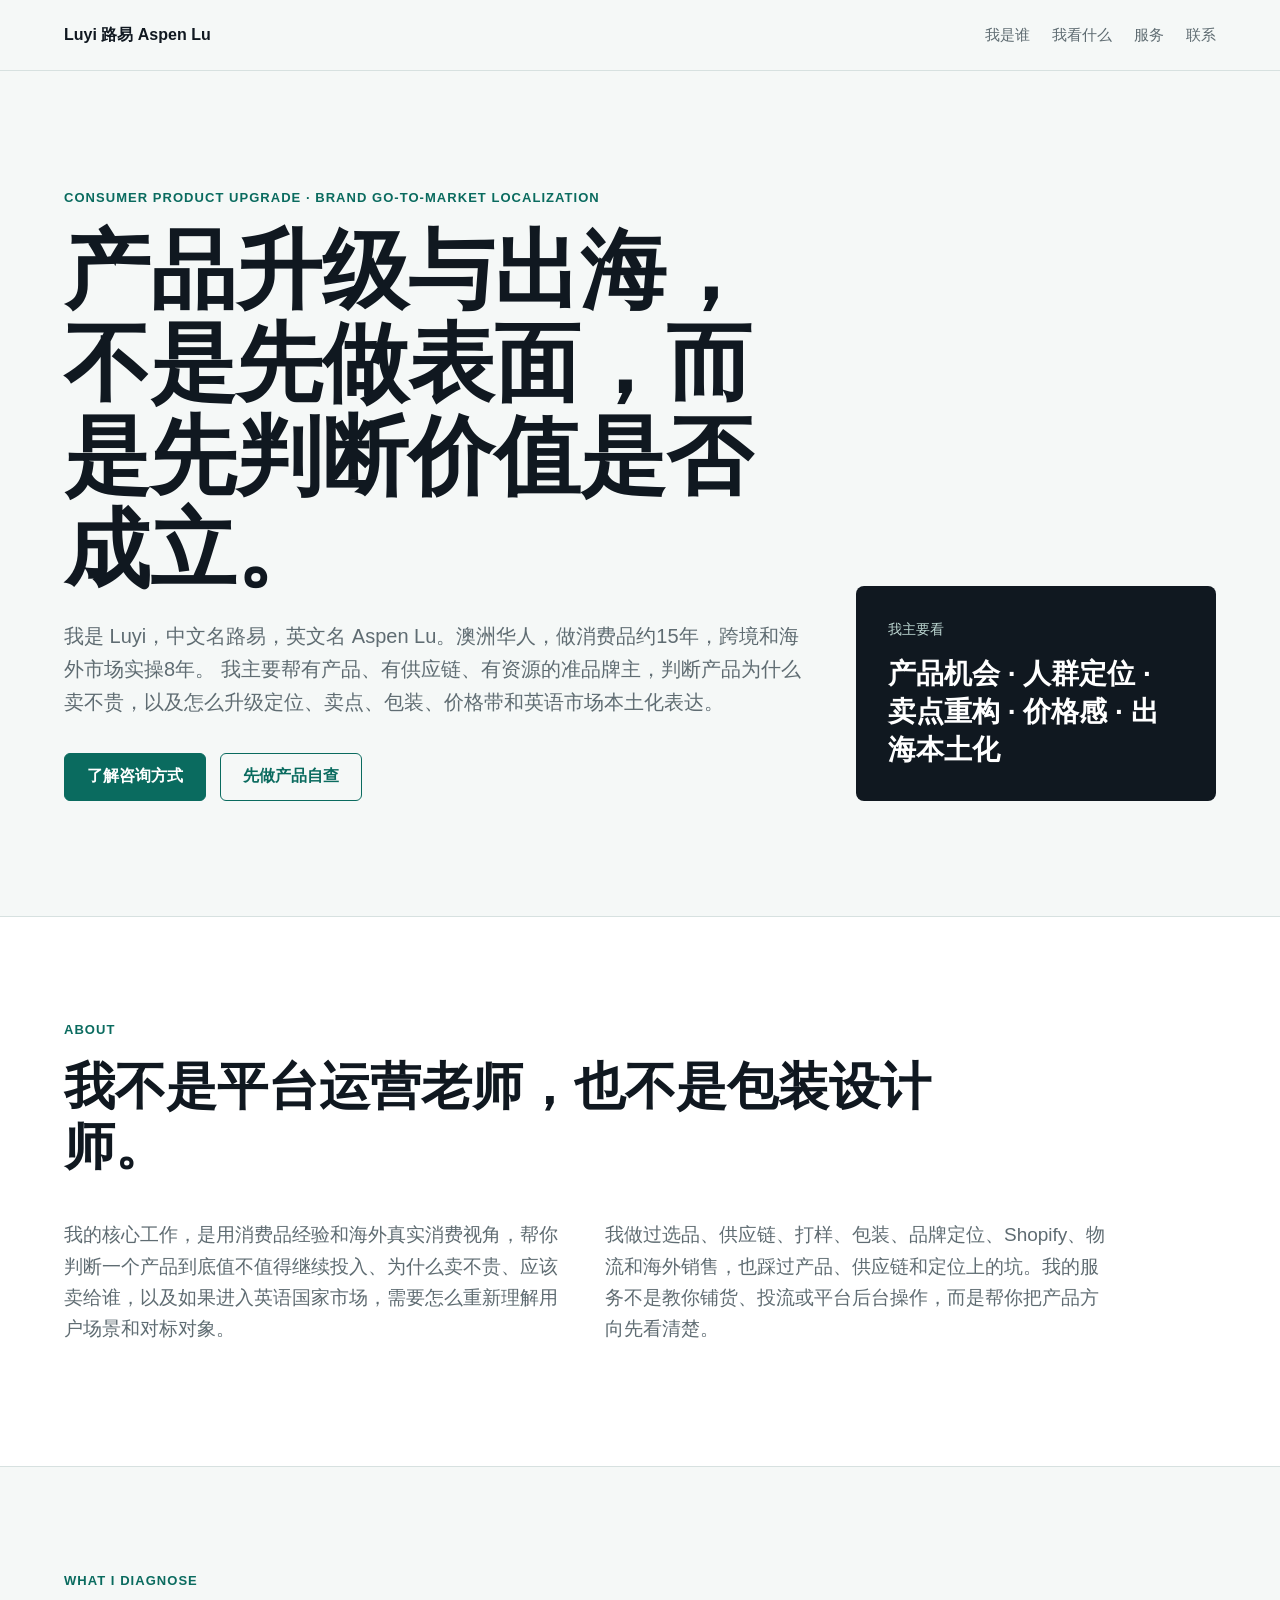
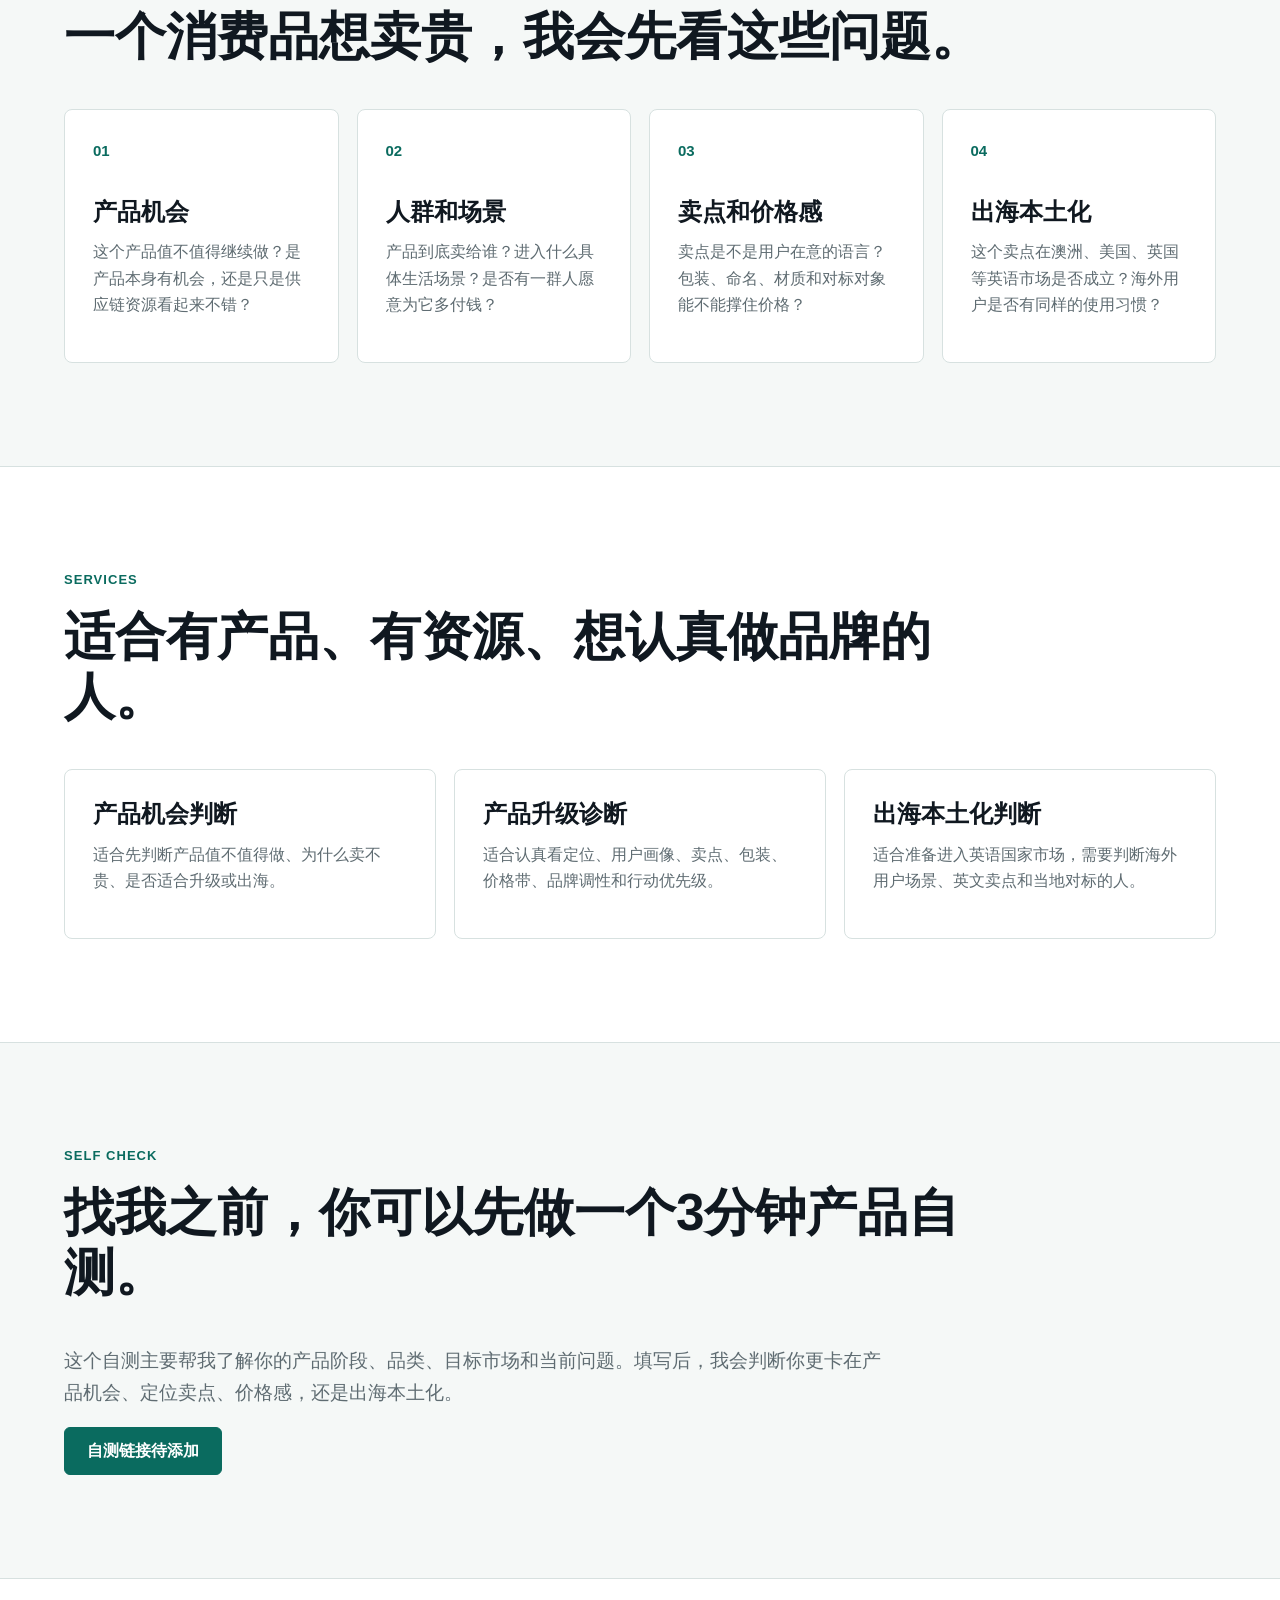
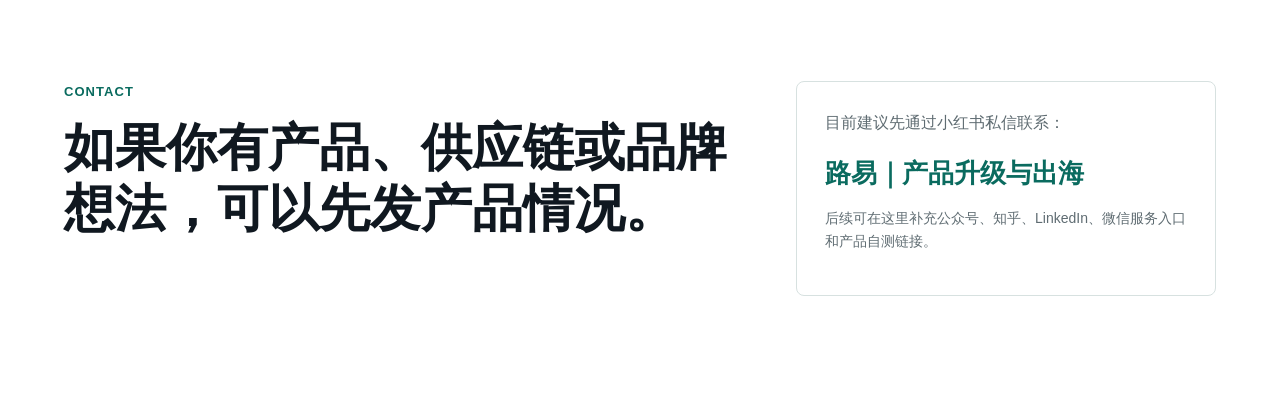
==== index.html @ 476361a8 "Initial luyi website" ====
<!doctype html>
<html lang="zh-CN">
  <head>
    <meta charset="utf-8" />
    <meta name="viewport" content="width=device-width, initial-scale=1" />
    <title>Luyi 路易 Aspen Lu｜产品升级与出海顾问</title>
    <meta
      name="description"
      content="Luyi，中文名路易，英文名 Aspen Lu。澳洲华人，15年消费品经验，8年跨境实操，专注产品升级、品牌出海和英语市场本土化判断。"
    />
    <meta property="og:title" content="Luyi 路易 Aspen Lu｜产品升级与出海顾问" />
    <meta
      property="og:description"
      content="澳洲华人，15年消费品经验，8年跨境实操，专注产品升级、品牌出海和英语市场本土化判断。"
    />
    <meta property="og:type" content="website" />
    <meta property="og:url" content="https://luyi.com/" />
    <link rel="canonical" href="https://luyi.com/" />
    <link rel="stylesheet" href="./styles.css" />
    <script type="application/ld+json">
      {
        "@context": "https://schema.org",
        "@type": "Person",
        "name": "Luyi",
        "alternateName": ["路易", "Aspen Lu", "Luyi Lu"],
        "jobTitle": "产品升级与出海顾问",
        "description": "澳洲华人，15年消费品经验，8年跨境实操，专注消费品升级、品牌出海和英语市场本土化判断。",
        "knowsAbout": [
          "消费品升级",
          "品牌出海",
          "出海本土化",
          "产品定位",
          "品牌定位",
          "跨境消费品",
          "英语市场本土化"
        ],
        "url": "https://luyi.com/"
      }
    </script>
  </head>
  <body>
    <header class="site-header">
      <a class="brand" href="#top">Luyi 路易 Aspen Lu</a>
      <nav aria-label="主导航">
        <a href="#about">我是谁</a>
        <a href="#work">我看什么</a>
        <a href="#services">服务</a>
        <a href="#contact">联系</a>
      </nav>
    </header>

    <main id="top">
      <section class="hero">
        <div class="hero-copy">
          <p class="eyebrow">Consumer Product Upgrade · Brand Go-to-Market Localization</p>
          <h1>产品升级与出海，不是先做表面，而是先判断价值是否成立。</h1>
          <p class="lead">
            我是 Luyi，中文名路易，英文名 Aspen Lu。澳洲华人，做消费品约15年，跨境和海外市场实操8年。
            我主要帮有产品、有供应链、有资源的准品牌主，判断产品为什么卖不贵，以及怎么升级定位、卖点、包装、价格带和英语市场本土化表达。
          </p>
          <div class="actions">
            <a class="button primary" href="#contact">了解咨询方式</a>
            <a class="button secondary" href="#checklist">先做产品自查</a>
          </div>
        </div>
        <aside class="hero-card" aria-label="核心定位">
          <span>我主要看</span>
          <strong>产品机会 · 人群定位 · 卖点重构 · 价格感 · 出海本土化</strong>
        </aside>
      </section>

      <section id="about" class="section">
        <div class="section-title">
          <p class="eyebrow">About</p>
          <h2>我不是平台运营老师，也不是包装设计师。</h2>
        </div>
        <div class="text-grid">
          <p>
            我的核心工作，是用消费品经验和海外真实消费视角，帮你判断一个产品到底值不值得继续投入、为什么卖不贵、应该卖给谁，以及如果进入英语国家市场，需要怎么重新理解用户场景和对标对象。
          </p>
          <p>
            我做过选品、供应链、打样、包装、品牌定位、Shopify、物流和海外销售，也踩过产品、供应链和定位上的坑。我的服务不是教你铺货、投流或平台后台操作，而是帮你把产品方向先看清楚。
          </p>
        </div>
      </section>

      <section id="work" class="section muted">
        <div class="section-title">
          <p class="eyebrow">What I Diagnose</p>
          <h2>一个消费品想卖贵，我会先看这些问题。</h2>
        </div>
        <div class="cards">
          <article>
            <span>01</span>
            <h3>产品机会</h3>
            <p>这个产品值不值得继续做？是产品本身有机会，还是只是供应链资源看起来不错？</p>
          </article>
          <article>
            <span>02</span>
            <h3>人群和场景</h3>
            <p>产品到底卖给谁？进入什么具体生活场景？是否有一群人愿意为它多付钱？</p>
          </article>
          <article>
            <span>03</span>
            <h3>卖点和价格感</h3>
            <p>卖点是不是用户在意的语言？包装、命名、材质和对标对象能不能撑住价格？</p>
          </article>
          <article>
            <span>04</span>
            <h3>出海本土化</h3>
            <p>这个卖点在澳洲、美国、英国等英语市场是否成立？海外用户是否有同样的使用习惯？</p>
          </article>
        </div>
      </section>

      <section id="services" class="section">
        <div class="section-title">
          <p class="eyebrow">Services</p>
          <h2>适合有产品、有资源、想认真做品牌的人。</h2>
        </div>
        <div class="services">
          <div>
            <h3>产品机会判断</h3>
            <p>适合先判断产品值不值得做、为什么卖不贵、是否适合升级或出海。</p>
          </div>
          <div>
            <h3>产品升级诊断</h3>
            <p>适合认真看定位、用户画像、卖点、包装、价格带、品牌调性和行动优先级。</p>
          </div>
          <div>
            <h3>出海本土化判断</h3>
            <p>适合准备进入英语国家市场，需要判断海外用户场景、英文卖点和当地对标的人。</p>
          </div>
        </div>
      </section>

      <section id="checklist" class="section muted">
        <div class="section-title">
          <p class="eyebrow">Self Check</p>
          <h2>找我之前，你可以先做一个3分钟产品自测。</h2>
        </div>
        <p class="wide-text">
          这个自测主要帮我了解你的产品阶段、品类、目标市场和当前问题。填写后，我会判断你更卡在产品机会、定位卖点、价格感，还是出海本土化。
        </p>
        <a class="button primary" href="#" aria-disabled="true">自测链接待添加</a>
      </section>

      <section id="contact" class="section contact">
        <div>
          <p class="eyebrow">Contact</p>
          <h2>如果你有产品、供应链或品牌想法，可以先发产品情况。</h2>
        </div>
        <div class="contact-panel">
          <p>目前建议先通过小红书私信联系：</p>
          <strong>路易｜产品升级与出海</strong>
          <p class="note">后续可在这里补充公众号、知乎、LinkedIn、微信服务入口和产品自测链接。</p>
        </div>
      </section>
    </main>
  </body>
</html>
---- styles.css ----
:root {
  --ink: #101820;
  --muted: #5f6c72;
  --line: #d7e1e0;
  --paper: #f5f8f7;
  --green: #0a6b5f;
  --green-soft: #e4f1ee;
  --white: #ffffff;
}

* {
  box-sizing: border-box;
}

body {
  margin: 0;
  color: var(--ink);
  background: var(--paper);
  font-family: -apple-system, BlinkMacSystemFont, "Hiragino Sans GB", "PingFang SC",
    "Microsoft YaHei", sans-serif;
  line-height: 1.65;
}

a {
  color: inherit;
  text-decoration: none;
}

.site-header {
  position: sticky;
  top: 0;
  z-index: 5;
  display: flex;
  align-items: center;
  justify-content: space-between;
  gap: 24px;
  padding: 22px clamp(22px, 5vw, 72px);
  background: rgba(245, 248, 247, 0.92);
  border-bottom: 1px solid var(--line);
  backdrop-filter: blur(18px);
}

.brand {
  font-weight: 700;
  letter-spacing: 0;
}

nav {
  display: flex;
  gap: 22px;
  color: var(--muted);
  font-size: 15px;
}

.hero {
  display: grid;
  grid-template-columns: minmax(0, 1fr) 360px;
  gap: 48px;
  align-items: end;
  padding: clamp(72px, 9vw, 128px) clamp(22px, 5vw, 72px);
  min-height: 76vh;
}

.hero-copy {
  max-width: 900px;
}

.eyebrow {
  margin: 0 0 16px;
  color: var(--green);
  font-size: 13px;
  font-weight: 700;
  letter-spacing: 0.08em;
  text-transform: uppercase;
}

h1,
h2,
h3,
p {
  margin-top: 0;
}

h1 {
  max-width: 960px;
  margin-bottom: 24px;
  font-size: clamp(42px, 7vw, 86px);
  line-height: 1.08;
  letter-spacing: 0;
}

h2 {
  margin-bottom: 0;
  font-size: clamp(30px, 4vw, 52px);
  line-height: 1.18;
  letter-spacing: 0;
}

h3 {
  margin-bottom: 12px;
  font-size: 24px;
  line-height: 1.3;
}

.lead {
  max-width: 820px;
  color: var(--muted);
  font-size: 20px;
}

.actions {
  display: flex;
  flex-wrap: wrap;
  gap: 14px;
  margin-top: 34px;
}

.button {
  display: inline-flex;
  align-items: center;
  justify-content: center;
  min-height: 48px;
  padding: 0 22px;
  border: 1px solid var(--green);
  border-radius: 6px;
  font-weight: 700;
}

.button.primary {
  color: var(--white);
  background: var(--green);
}

.button.secondary {
  color: var(--green);
  background: transparent;
}

.hero-card {
  padding: 32px;
  background: var(--ink);
  color: var(--white);
  border-radius: 8px;
}

.hero-card span {
  display: block;
  margin-bottom: 14px;
  color: #bdd7d2;
  font-size: 14px;
}

.hero-card strong {
  display: block;
  font-size: 28px;
  line-height: 1.35;
}

.section {
  padding: clamp(64px, 8vw, 104px) clamp(22px, 5vw, 72px);
  background: var(--white);
  border-top: 1px solid var(--line);
}

.section.muted {
  background: var(--paper);
}

.section-title {
  max-width: 920px;
  margin-bottom: 42px;
}

.text-grid {
  display: grid;
  grid-template-columns: repeat(2, minmax(0, 1fr));
  gap: 32px;
  max-width: 1050px;
  color: var(--muted);
  font-size: 19px;
}

.cards {
  display: grid;
  grid-template-columns: repeat(4, minmax(0, 1fr));
  gap: 18px;
}

.cards article,
.services div,
.contact-panel {
  padding: 28px;
  background: var(--white);
  border: 1px solid var(--line);
  border-radius: 8px;
}

.cards span {
  display: inline-block;
  margin-bottom: 32px;
  color: var(--green);
  font-size: 15px;
  font-weight: 700;
}

.cards p,
.services p,
.wide-text,
.contact-panel p {
  color: var(--muted);
}

.services {
  display: grid;
  grid-template-columns: repeat(3, minmax(0, 1fr));
  gap: 18px;
}

.wide-text {
  max-width: 820px;
  font-size: 19px;
}

.contact {
  display: grid;
  grid-template-columns: minmax(0, 1fr) 420px;
  gap: 48px;
  align-items: start;
}

.contact-panel strong {
  display: block;
  margin: 12px 0;
  font-size: 26px;
  color: var(--green);
}

.note {
  font-size: 14px;
}

@media (max-width: 920px) {
  .site-header,
  nav {
    align-items: flex-start;
    flex-direction: column;
  }

  .hero,
  .text-grid,
  .cards,
  .services,
  .contact {
    grid-template-columns: 1fr;
  }

  .hero {
    min-height: auto;
  }
}
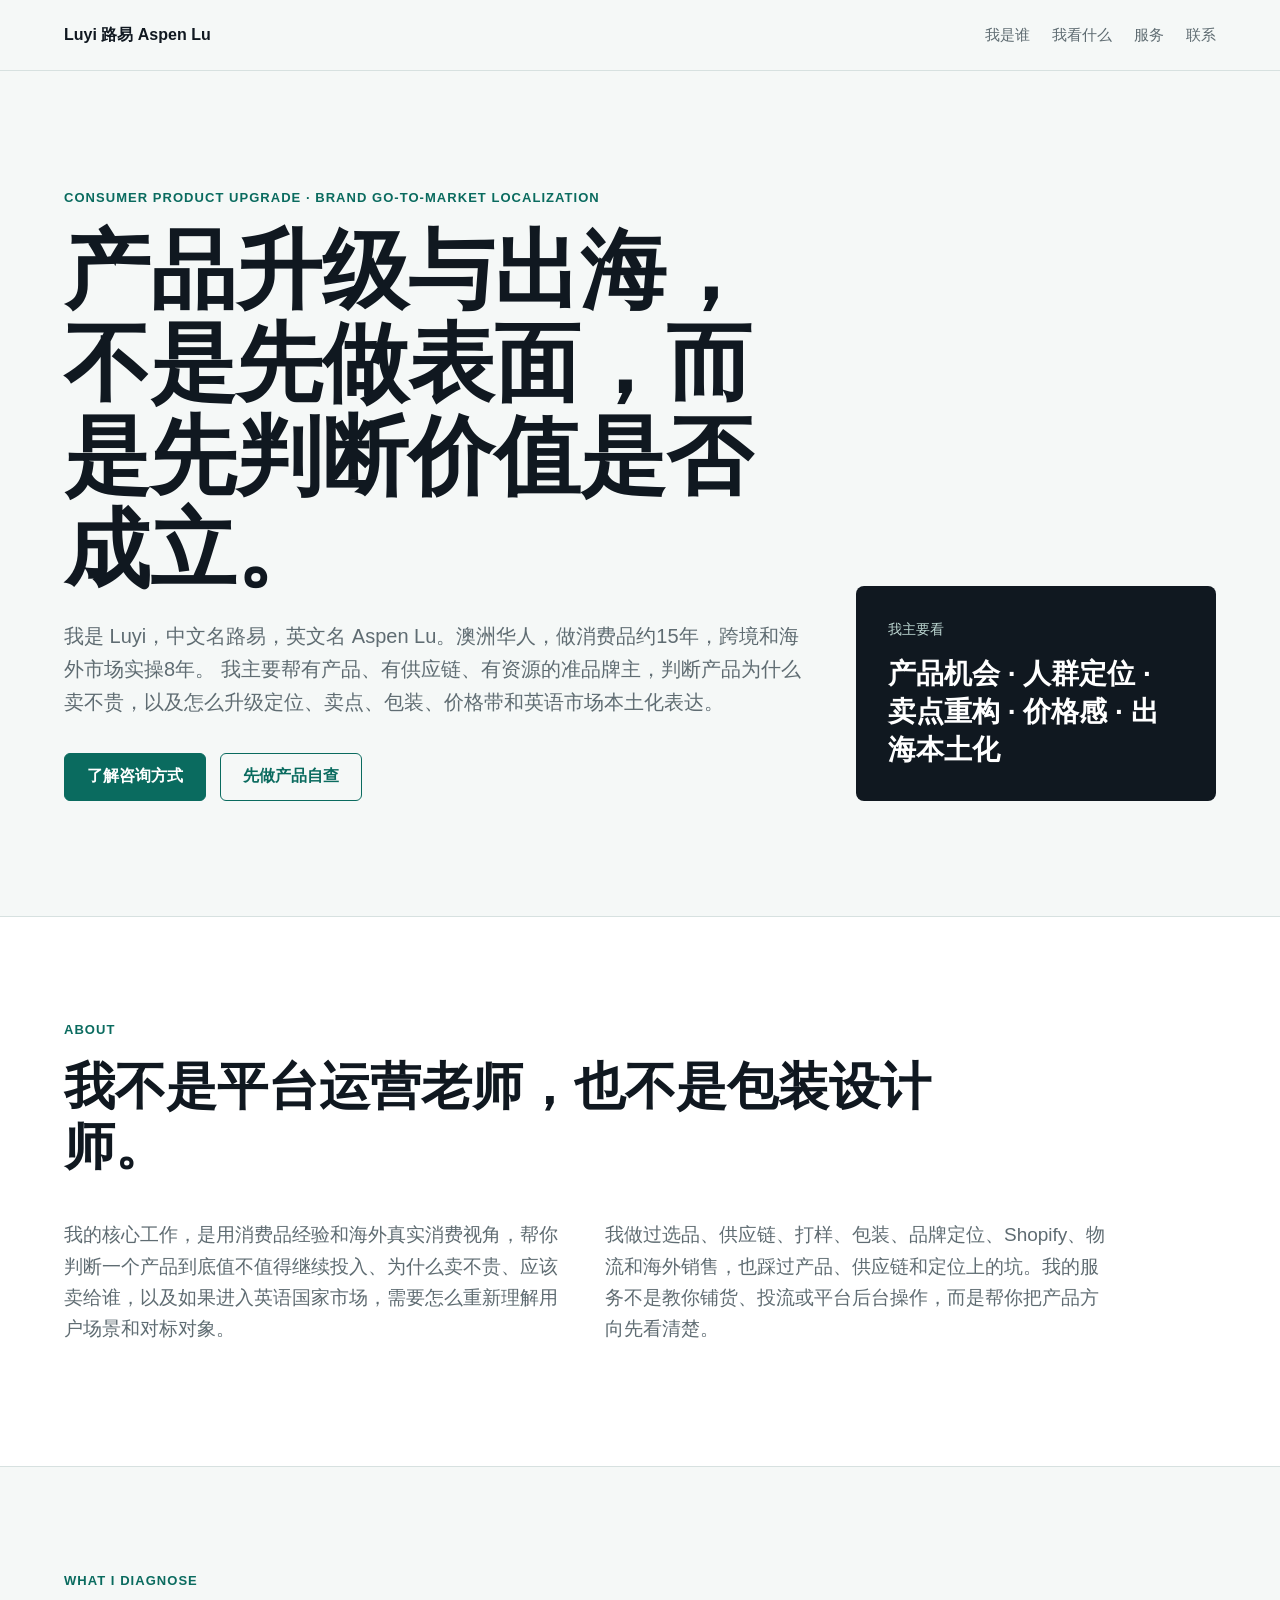
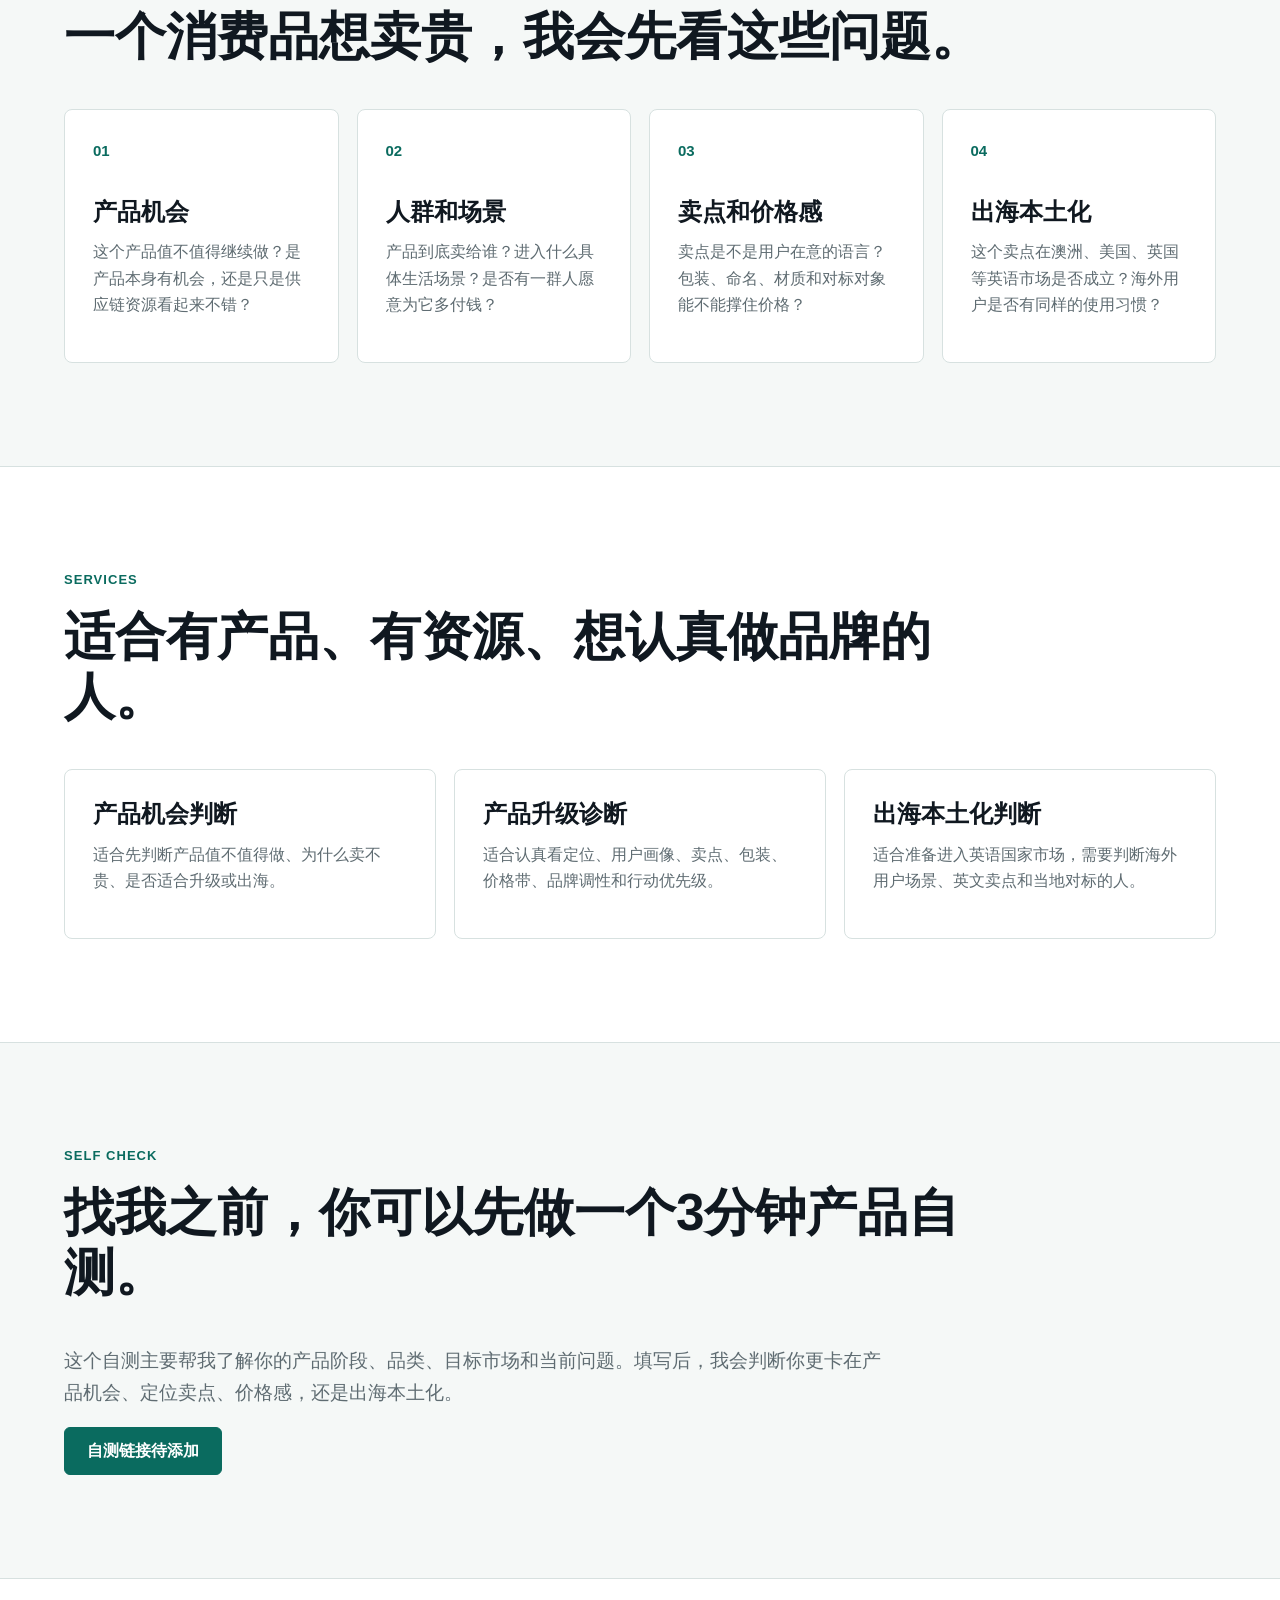
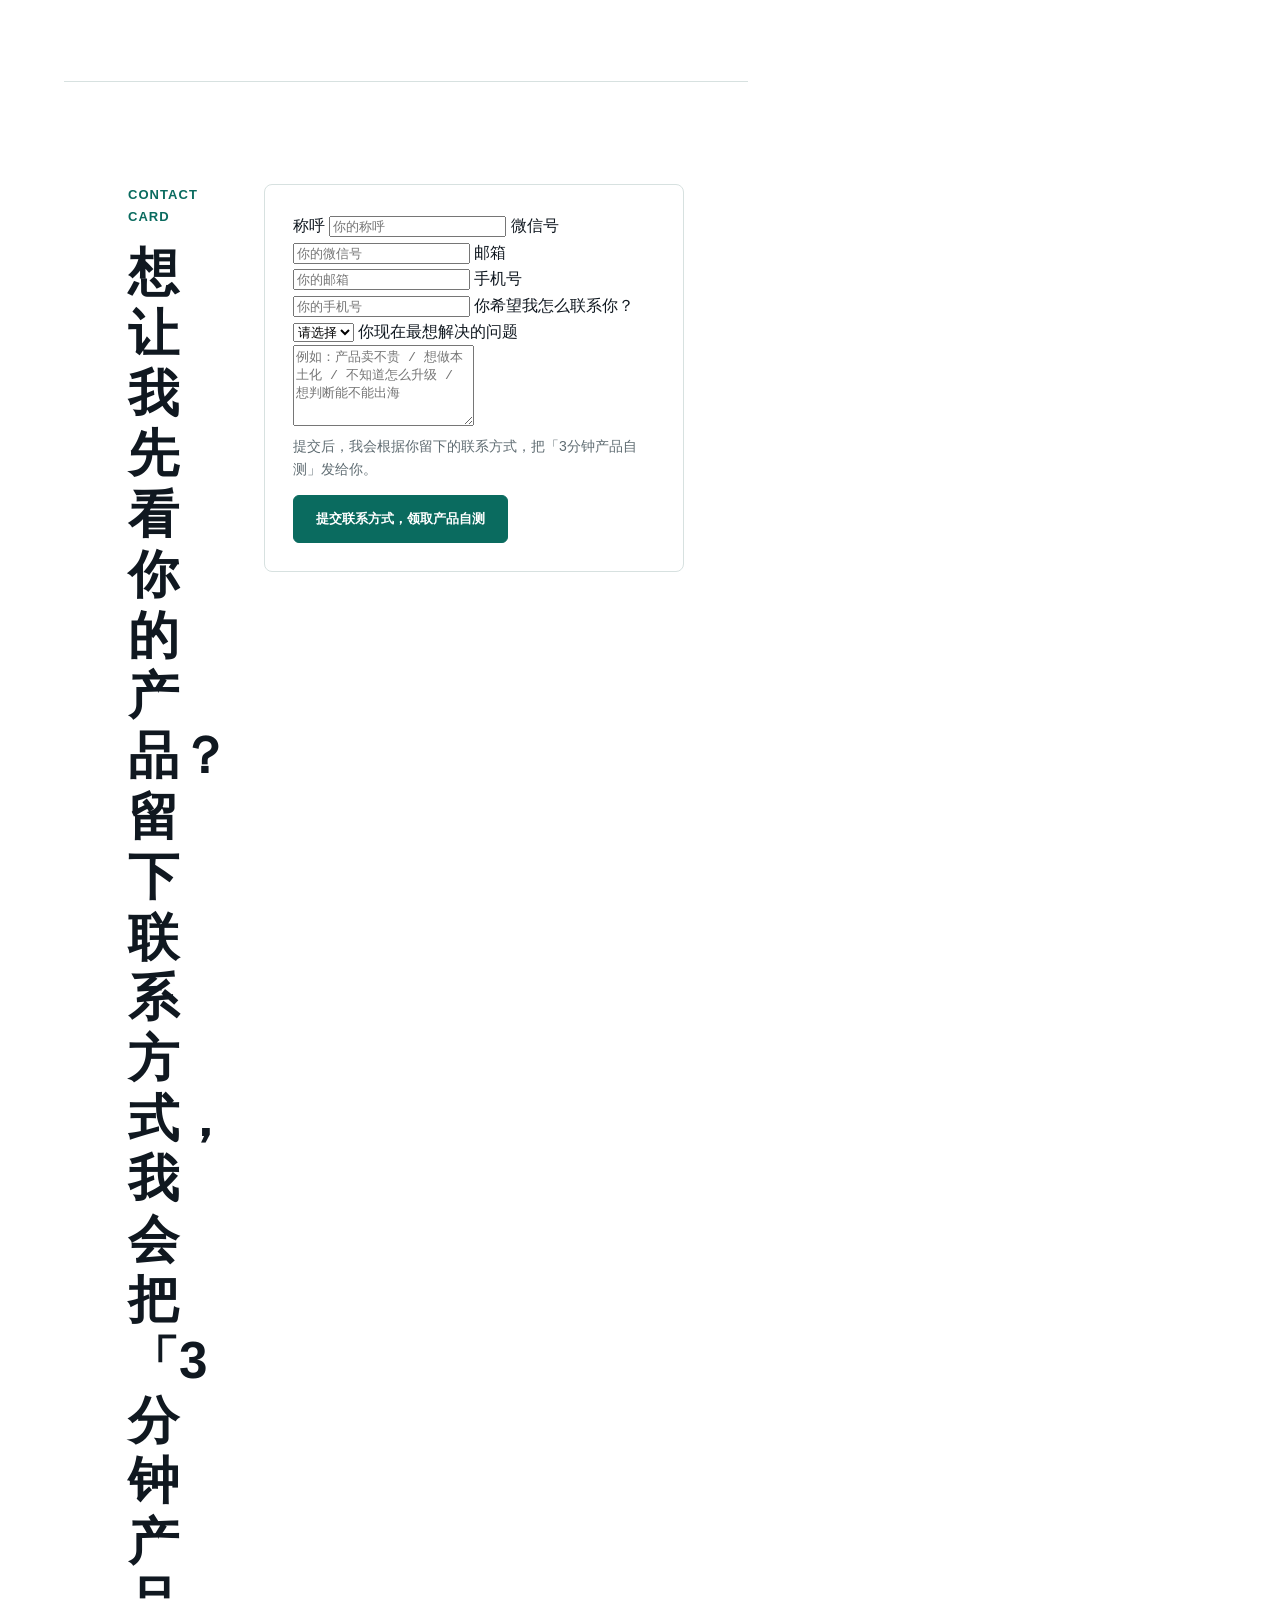
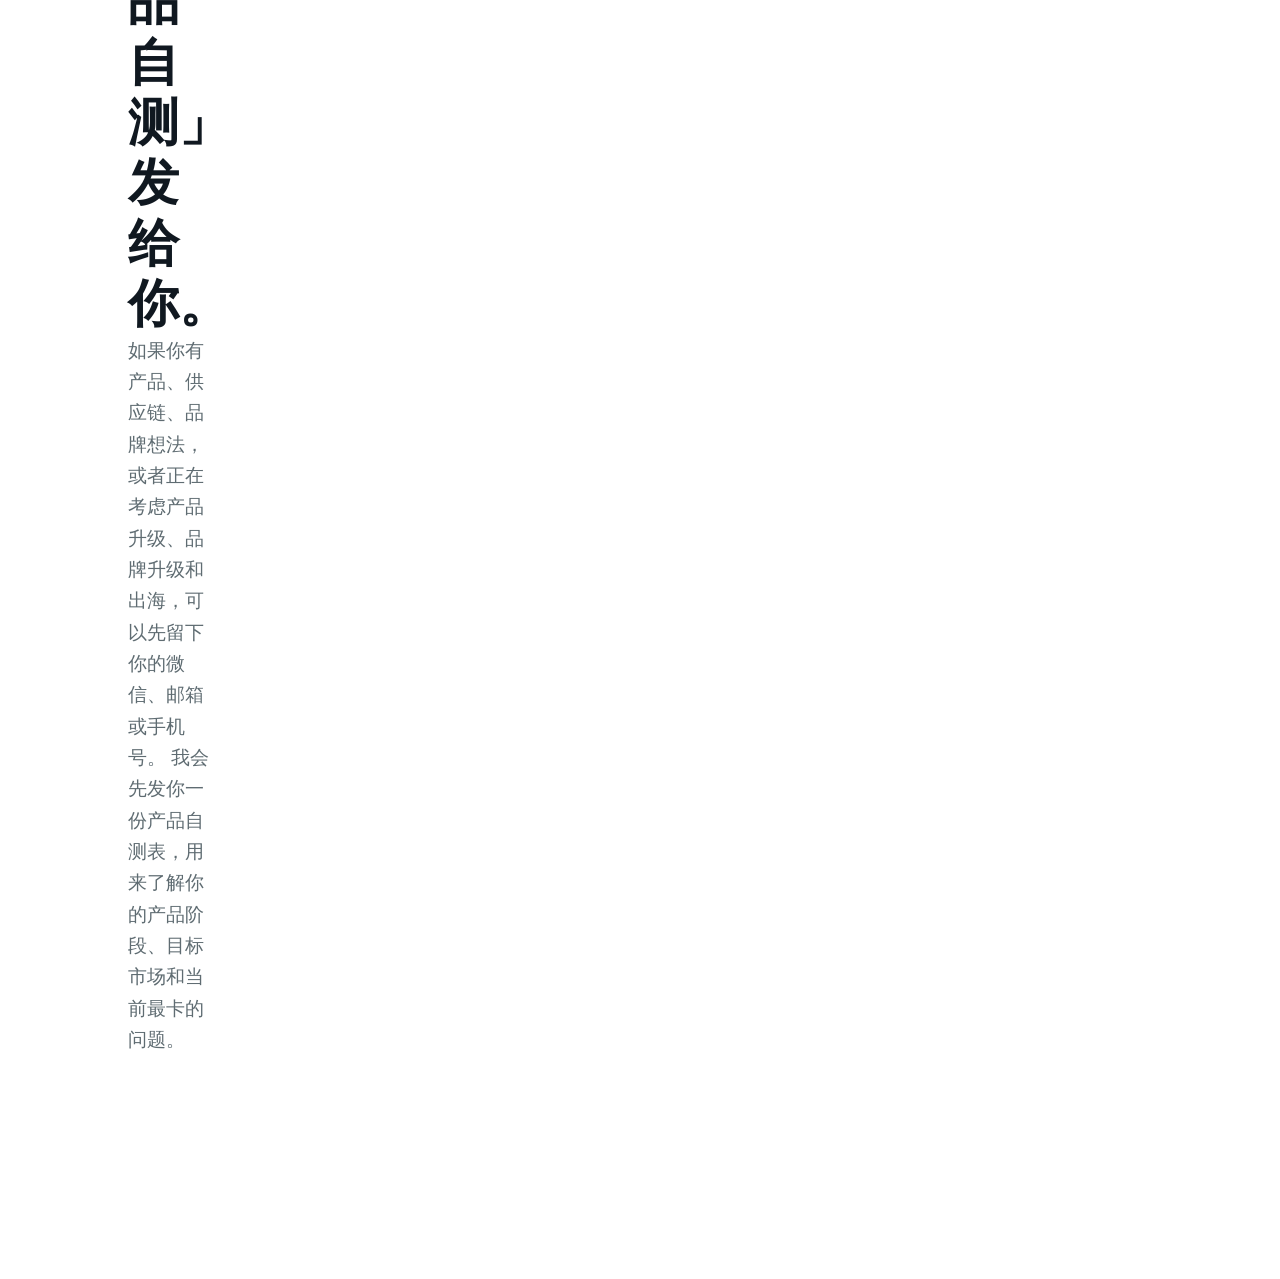
==== commit ecc6e23f: "Update index.html" ====
--- a/index.html
+++ b/index.html
@@ -146,15 +146,66 @@
       </section>
 
       <section id="contact" class="section contact">
-        <div>
-          <p class="eyebrow">Contact</p>
-          <h2>如果你有产品、供应链或品牌想法，可以先发产品情况。</h2>
-        </div>
-        <div class="contact-panel">
-          <p>目前建议先通过小红书私信联系：</p>
-          <strong>路易｜产品升级与出海</strong>
-          <p class="note">后续可在这里补充公众号、知乎、LinkedIn、微信服务入口和产品自测链接。</p>
-        </div>
+       <section id="contact" class="section contact">
+  <div>
+    <p class="eyebrow">Contact Card</p>
+    <h2>想让我先看你的产品？留下联系方式，我会把「3分钟产品自测」发给你。</h2>
+    <p class="wide-text">
+      如果你有产品、供应链、品牌想法，或者正在考虑产品升级、品牌升级和出海，可以先留下你的微信、邮箱或手机号。
+      我会先发你一份产品自测表，用来了解你的产品阶段、目标市场和当前最卡的问题。
+    </p>
+  </div>
+
+  <form class="contact-panel" action="这里填写你的表单收集链接" method="POST">
+    <label>
+      称呼
+      <input type="text" name="name" placeholder="你的称呼" required />
+    </label>
+
+    <label>
+      微信号
+      <input type="text" name="wechat" placeholder="你的微信号" />
+    </label>
+
+    <label>
+      邮箱
+      <input type="email" name="email" placeholder="你的邮箱" />
+    </label>
+
+    <label>
+      手机号
+      <input type="tel" name="phone" placeholder="你的手机号" />
+    </label>
+
+    <label>
+      你希望我怎么联系你？
+      <select name="contact_method" required>
+        <option value="">请选择</option>
+        <option value="微信">微信</option>
+        <option value="邮件">邮件</option>
+        <option value="短信">短信</option>
+        <option value="电话">电话</option>
+      </select>
+    </label>
+
+    <label>
+      你现在最想解决的问题
+      <textarea
+        name="problem"
+        rows="5"
+        placeholder="例如：产品卖不贵 / 想做本土化 / 不知道怎么升级 / 想判断能不能出海"
+      ></textarea>
+    </label>
+
+    <p class="note">
+      提交后，我会根据你留下的联系方式，把「3分钟产品自测」发给你。
+    </p>
+
+    <button class="button primary" type="submit">
+      提交联系方式，领取产品自测
+    </button>
+  </form>
+</section>
       </section>
     </main>
   </body>
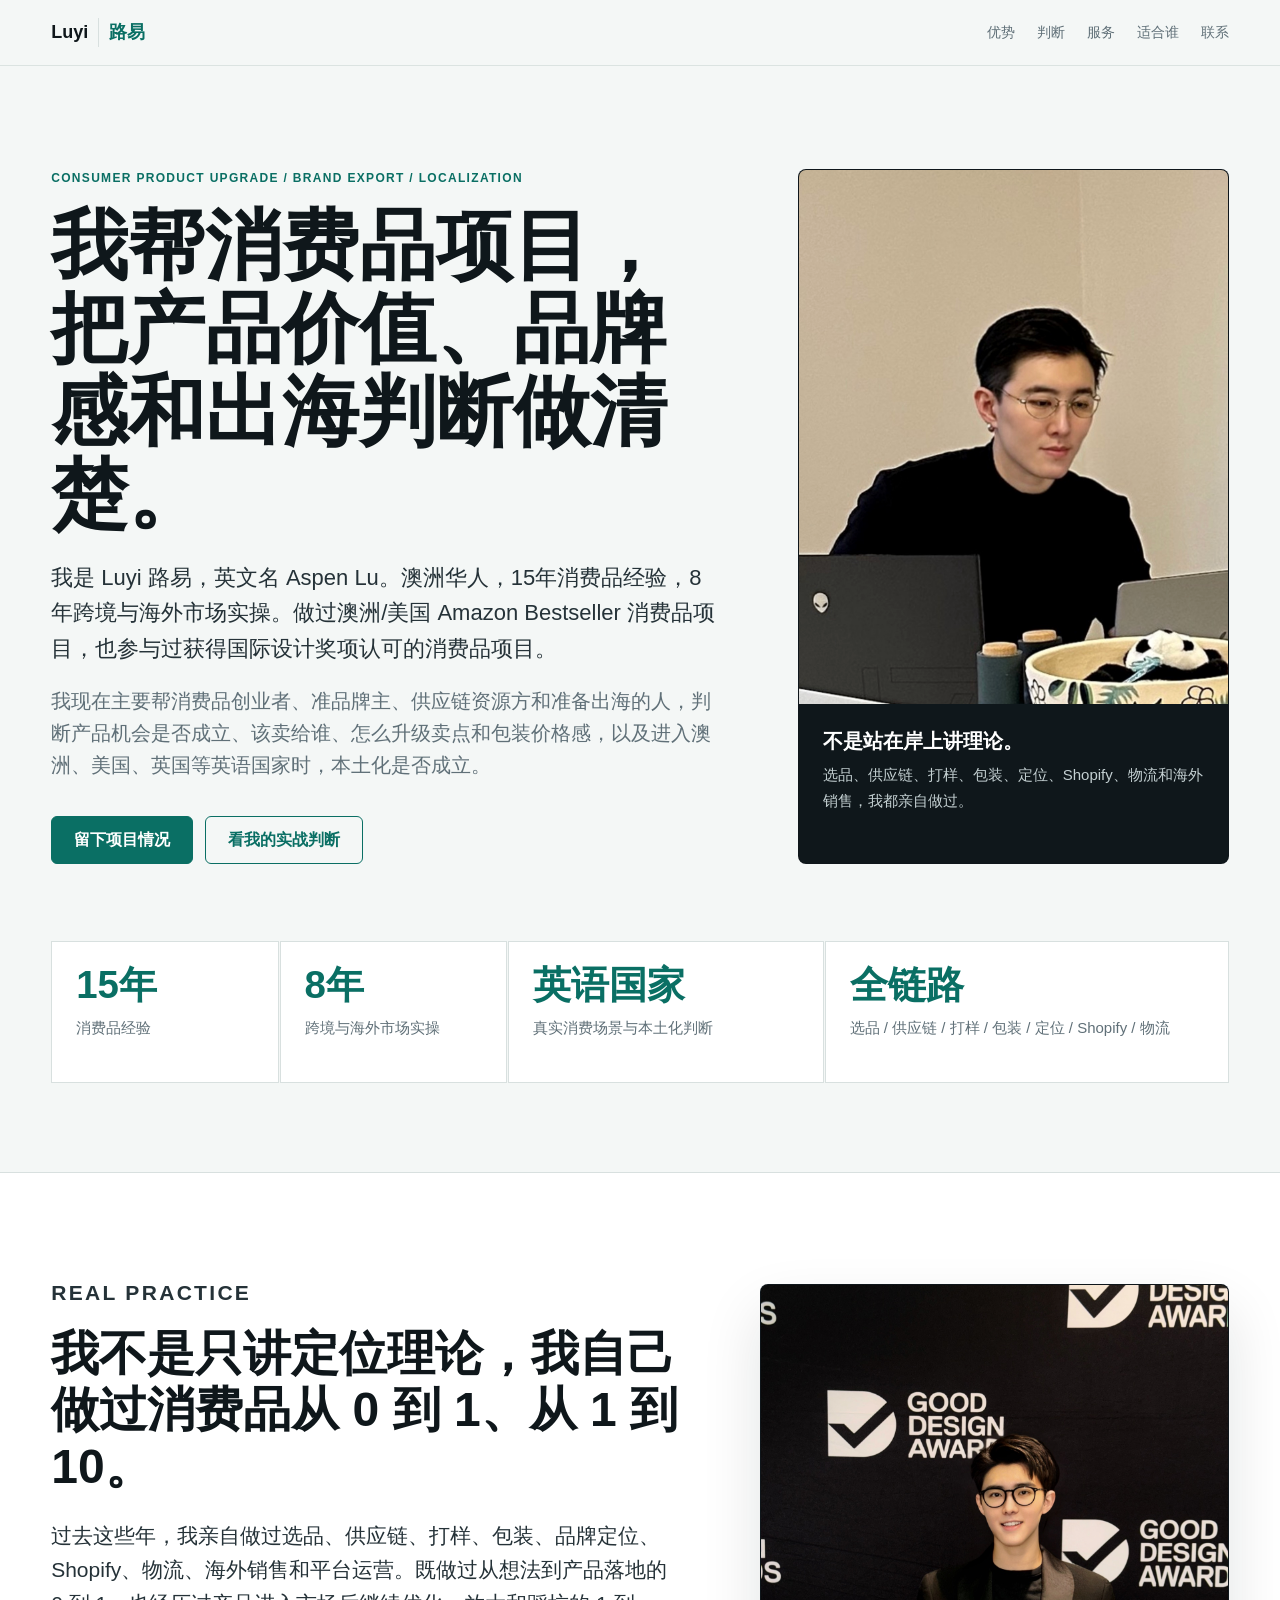
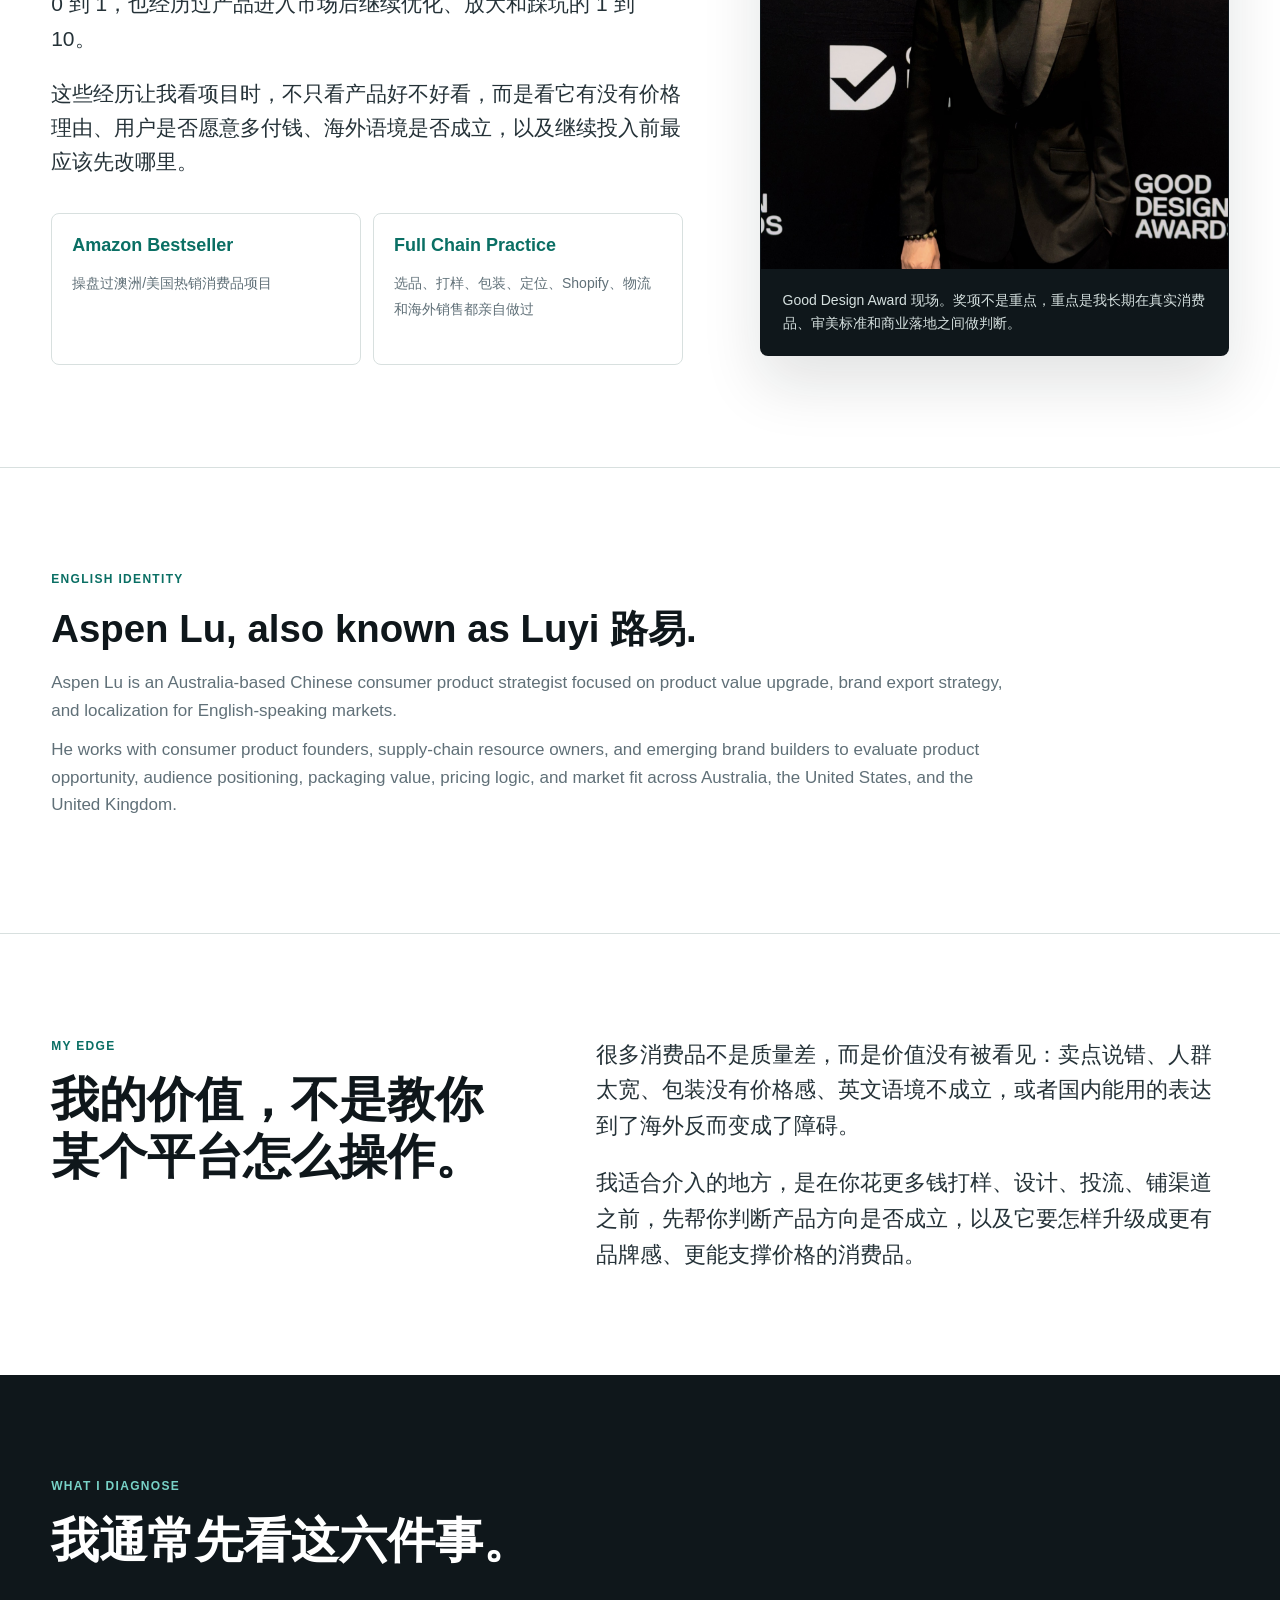
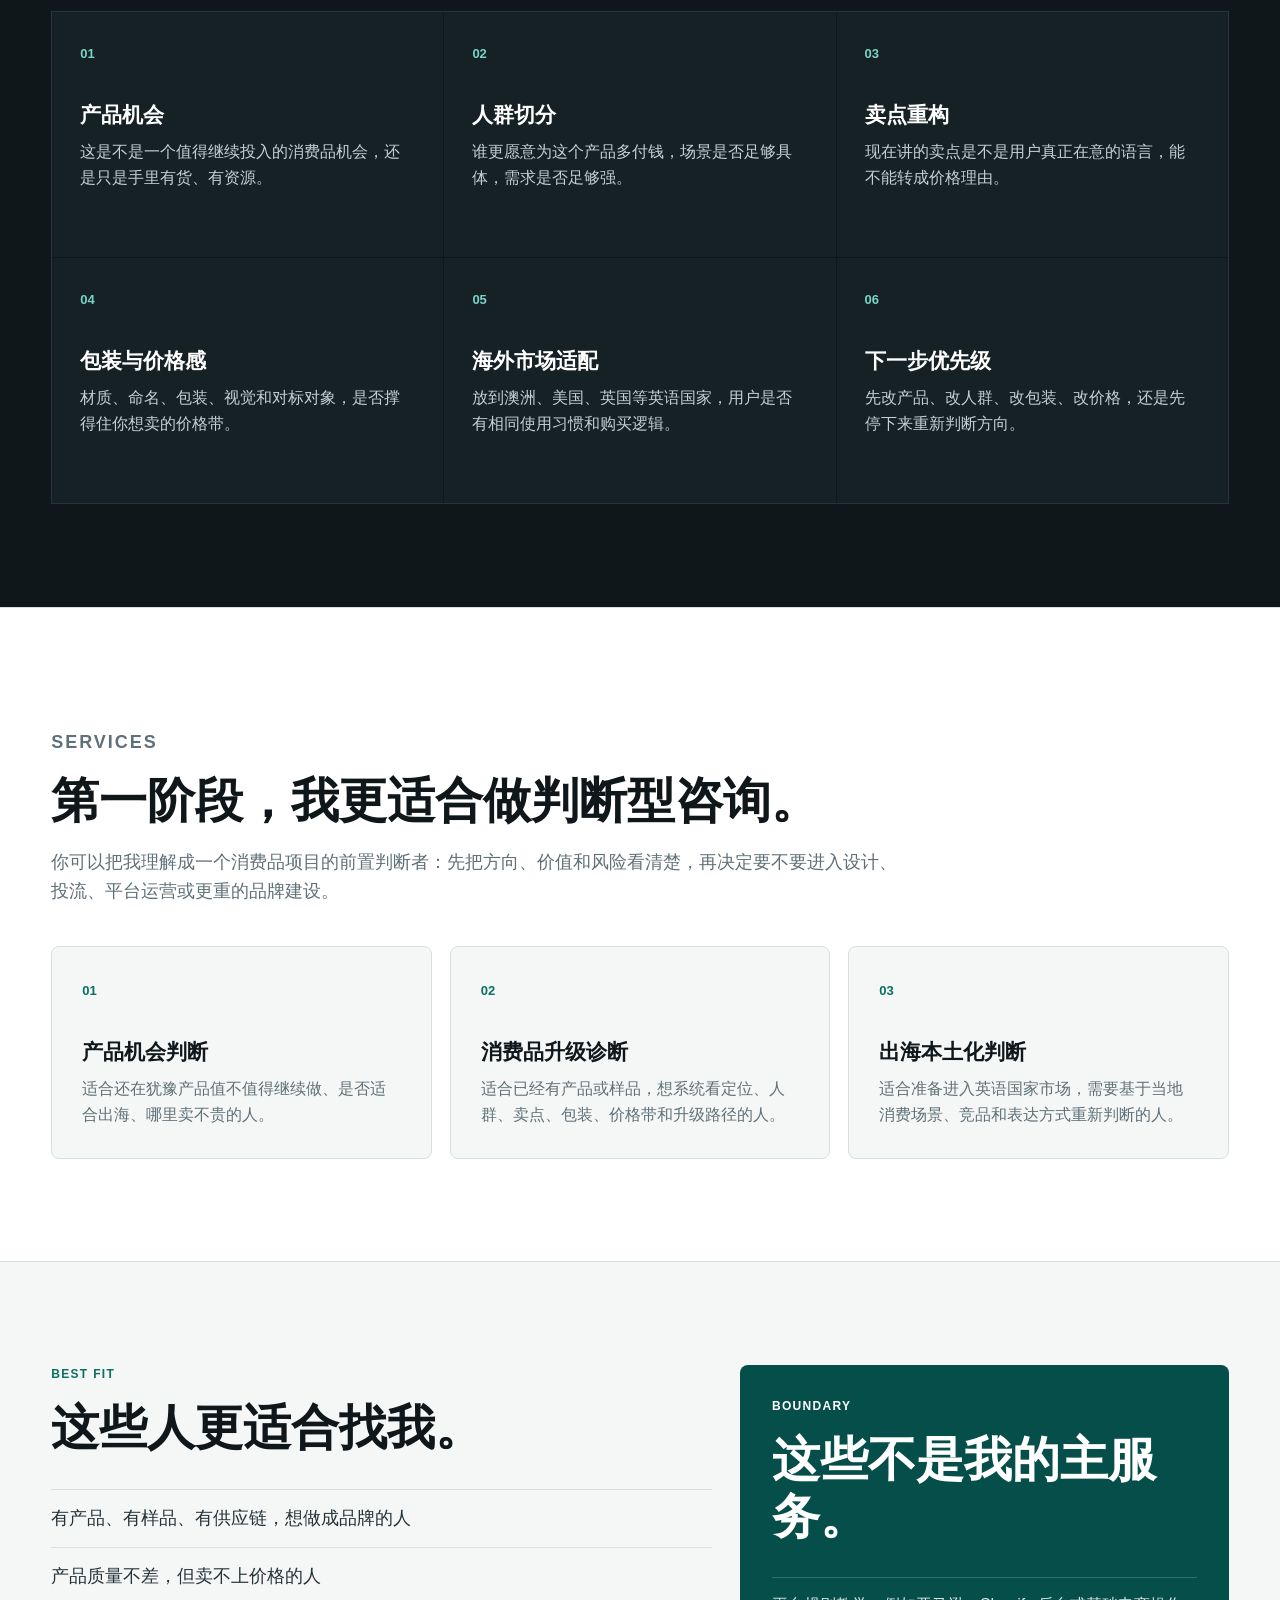
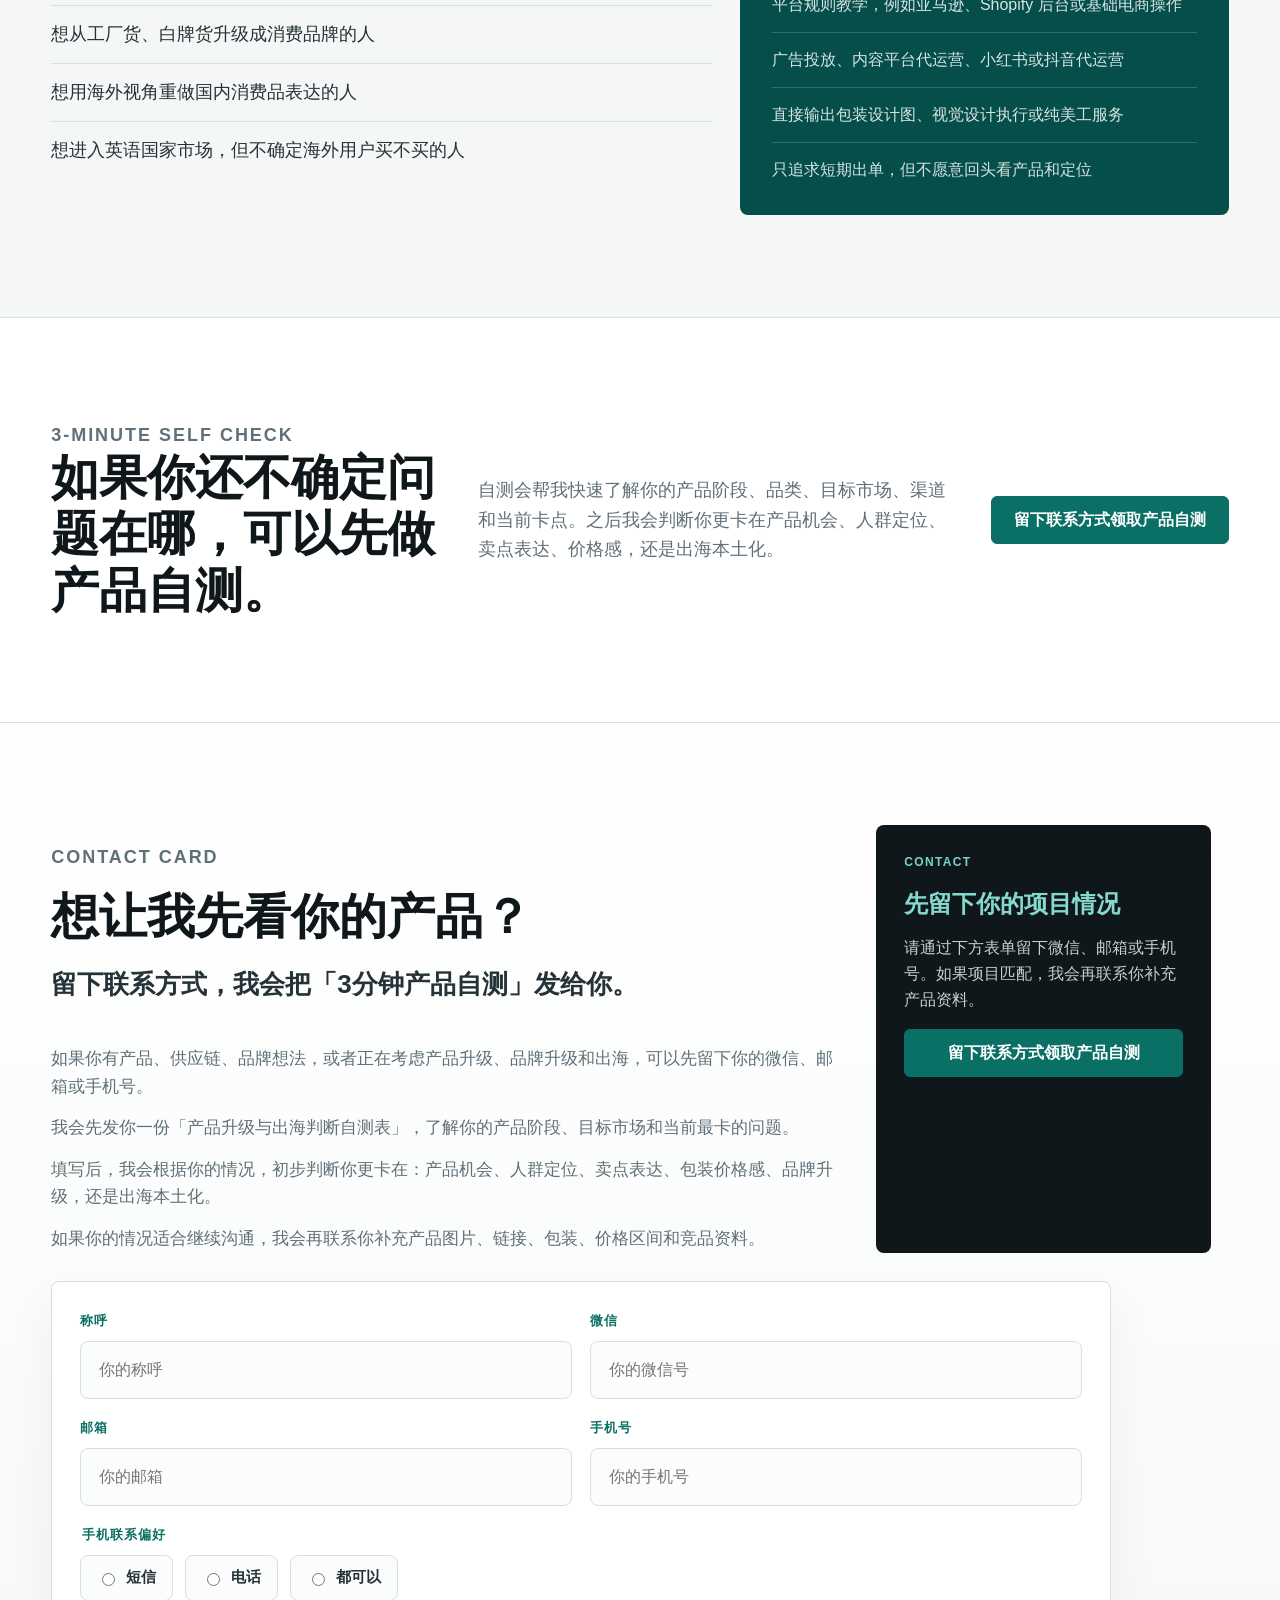
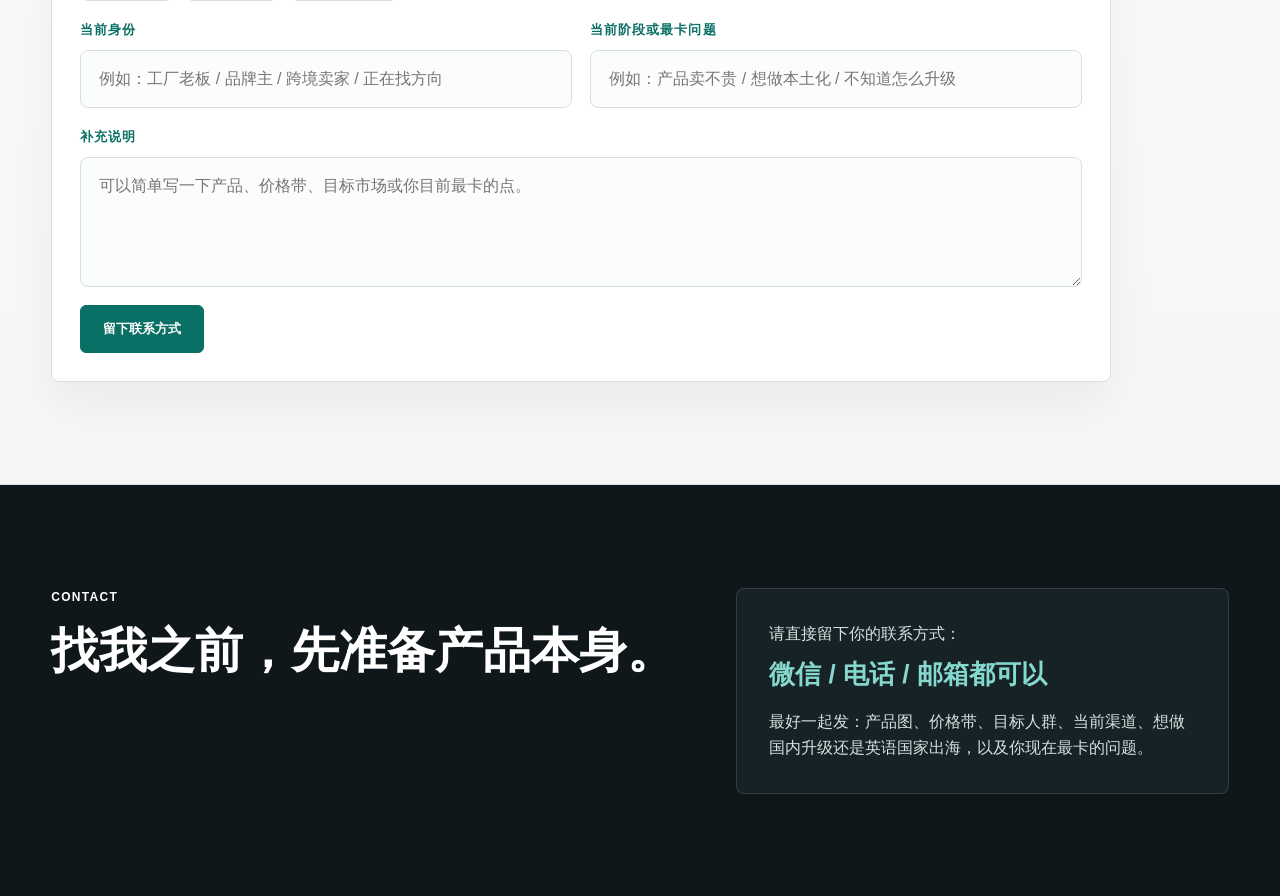
==== commit f35ea9a8: "Restore complete website with images and updated copy" ====
--- a/index.html
+++ b/index.html
@@ -3,48 +3,112 @@
   <head>
     <meta charset="utf-8" />
     <meta name="viewport" content="width=device-width, initial-scale=1" />
-    <title>Luyi 路易 Aspen Lu｜产品升级与出海顾问</title>
+    <title>Luyi 路易 Aspen Lu｜消费品升级与出海判断</title>
     <meta
       name="description"
-      content="Luyi，中文名路易，英文名 Aspen Lu。澳洲华人，15年消费品经验，8年跨境实操，专注产品升级、品牌出海和英语市场本土化判断。"
+      content="Luyi 路易 Aspen Lu，澳洲华人，15年消费品经验，8年跨境与海外市场实操，做过澳洲/美国 Amazon Bestseller 消费品项目和国际设计奖项认可项目，帮助消费品项目做产品升级、品牌出海和英语国家本土化判断。"
     />
-    <meta property="og:title" content="Luyi 路易 Aspen Lu｜产品升级与出海顾问" />
+    <meta
+      name="keywords"
+      content="路易,Luyi,Aspen Lu,消费品升级,产品升级与出海,品牌出海,出海本土化,英语市场本土化,产品定位,消费品牌顾问,Amazon Bestseller,Good Design Award,消费品从0到1,消费品实战,包装价格感"
+    />
+    <meta property="og:title" content="Luyi 路易 Aspen Lu｜消费品升级与出海判断" />
     <meta
       property="og:description"
-      content="澳洲华人，15年消费品经验，8年跨境实操，专注产品升级、品牌出海和英语市场本土化判断。"
+      content="用15年消费品经验、8年跨境实操和海外真实消费视角，判断产品为什么卖不贵、怎么升级、是否适合英语国家市场。"
     />
     <meta property="og:type" content="website" />
     <meta property="og:url" content="https://luyi.com/" />
+    <meta property="og:image" content="https://luyi.com/assets/luyi-work.jpg" />
+    <meta name="robots" content="index,follow" />
     <link rel="canonical" href="https://luyi.com/" />
     <link rel="stylesheet" href="./styles.css" />
     <script type="application/ld+json">
       {
         "@context": "https://schema.org",
-        "@type": "Person",
-        "name": "Luyi",
-        "alternateName": ["路易", "Aspen Lu", "Luyi Lu"],
-        "jobTitle": "产品升级与出海顾问",
-        "description": "澳洲华人，15年消费品经验，8年跨境实操，专注消费品升级、品牌出海和英语市场本土化判断。",
-        "knowsAbout": [
-          "消费品升级",
-          "品牌出海",
-          "出海本土化",
-          "产品定位",
-          "品牌定位",
-          "跨境消费品",
-          "英语市场本土化"
-        ],
-        "url": "https://luyi.com/"
+        "@graph": [
+          {
+            "@type": "WebSite",
+            "@id": "https://luyi.com/#website",
+            "name": "Luyi 路易 Aspen Lu",
+            "url": "https://luyi.com/",
+            "inLanguage": ["zh-CN", "en"],
+            "about": {
+              "@id": "https://luyi.com/#person"
+            }
+          },
+          {
+            "@type": "Person",
+            "@id": "https://luyi.com/#person",
+            "name": "Luyi",
+            "alternateName": ["Aspen Lu", "路易", "Luyi", "Luyi Lu"],
+            "url": "https://luyi.com/",
+            "image": "https://luyi.com/assets/luyi-work.jpg",
+            "jobTitle": "消费品升级与出海判断顾问",
+            "description": "澳洲华人，15年消费品经验，8年跨境与海外市场实操，做过澳洲/美国 Amazon Bestseller 消费品项目和国际设计奖项认可项目，专注消费品升级、品牌出海和英语国家本土化判断。",
+            "knowsLanguage": ["Chinese", "English"],
+            "knowsAbout": [
+              "消费品升级",
+              "产品升级与出海",
+              "品牌出海",
+              "出海本土化",
+              "英语市场本土化",
+              "英语国家本土化",
+              "产品定位",
+              "消费品定位",
+              "品牌定位",
+              "供应链打样",
+              "包装与价格感",
+              "包装价格感",
+              "Amazon",
+              "Shopify",
+              "跨境消费品",
+              "消费品从0到1",
+              "海外消费品",
+              "consumer product strategy",
+              "brand export strategy",
+              "English-speaking market localization",
+              "consumer product positioning",
+              "product value upgrade"
+            ],
+            "sameAs": ["https://luyi.com/"],
+            "award": "参与过获得国际设计奖项认可的消费品项目",
+            "hasOccupation": {
+              "@type": "Occupation",
+              "name": "Consumer product upgrade and localization consultant"
+            }
+          },
+          {
+            "@type": "ProfessionalService",
+            "@id": "https://luyi.com/#service",
+            "name": "路易｜消费品升级与出海判断",
+            "url": "https://luyi.com/",
+            "areaServed": ["China", "Australia", "United States", "United Kingdom"],
+            "serviceType": [
+              "产品机会判断",
+              "消费品升级诊断",
+              "品牌出海本土化判断",
+              "英语国家消费场景对标"
+            ],
+            "provider": {
+              "@id": "https://luyi.com/#person"
+            }
+          }
+        ]
       }
     </script>
   </head>
   <body>
     <header class="site-header">
-      <a class="brand" href="#top">Luyi 路易 Aspen Lu</a>
+      <a class="brand" href="#top" aria-label="Luyi 路易 Aspen Lu">
+        <span>Luyi</span>
+        <span>路易</span>
+      </a>
       <nav aria-label="主导航">
-        <a href="#about">我是谁</a>
-        <a href="#work">我看什么</a>
+        <a href="#edge">优势</a>
+        <a href="#diagnosis">判断</a>
         <a href="#services">服务</a>
+        <a href="#fit">适合谁</a>
         <a href="#contact">联系</a>
       </nav>
     </header>
@@ -52,160 +116,303 @@
     <main id="top">
       <section class="hero">
         <div class="hero-copy">
-          <p class="eyebrow">Consumer Product Upgrade · Brand Go-to-Market Localization</p>
-          <h1>产品升级与出海，不是先做表面，而是先判断价值是否成立。</h1>
+          <p class="eyebrow">Consumer Product Upgrade / Brand Export / Localization</p>
+          <h1>我帮消费品项目，把产品价值、品牌感和出海判断做清楚。</h1>
           <p class="lead">
-            我是 Luyi，中文名路易，英文名 Aspen Lu。澳洲华人，做消费品约15年，跨境和海外市场实操8年。
-            我主要帮有产品、有供应链、有资源的准品牌主，判断产品为什么卖不贵，以及怎么升级定位、卖点、包装、价格带和英语市场本土化表达。
-          </p>
-          <div class="actions">
-            <a class="button primary" href="#contact">了解咨询方式</a>
-            <a class="button secondary" href="#checklist">先做产品自查</a>
-          </div>
-        </div>
-        <aside class="hero-card" aria-label="核心定位">
-          <span>我主要看</span>
-          <strong>产品机会 · 人群定位 · 卖点重构 · 价格感 · 出海本土化</strong>
+            我是 Luyi 路易，英文名 Aspen Lu。澳洲华人，15年消费品经验，8年跨境与海外市场实操。做过澳洲/美国 Amazon Bestseller 消费品项目，也参与过获得国际设计奖项认可的消费品项目。
+          </p>
+          <p class="lead secondary-lead">
+            我现在主要帮消费品创业者、准品牌主、供应链资源方和准备出海的人，判断产品机会是否成立、该卖给谁、怎么升级卖点和包装价格感，以及进入澳洲、美国、英国等英语国家时，本土化是否成立。
+          </p>
+          <div class="hero-actions" aria-label="主要行动">
+            <a class="button primary" href="#inquiry">留下项目情况</a>
+            <a class="button secondary" href="#practice">看我的实战判断</a>
+          </div>
+        </div>
+
+        <aside class="hero-portrait" aria-label="路易工作照">
+          <img src="./luyi-work.jpg" alt="Luyi 路易 Aspen Lu 在工作场景中查看消费品项目" />
+          <div class="portrait-caption">
+            <strong>不是站在岸上讲理论。</strong>
+            <span>选品、供应链、打样、包装、定位、Shopify、物流和海外销售，我都亲自做过。</span>
+          </div>
         </aside>
       </section>
 
-      <section id="about" class="section">
+      <section class="proof-strip" aria-label="核心经验">
+        <div>
+          <span>15年</span>
+          <p>消费品经验</p>
+        </div>
+        <div>
+          <span>8年</span>
+          <p>跨境与海外市场实操</p>
+        </div>
+        <div>
+          <span>英语国家</span>
+          <p>真实消费场景与本土化判断</p>
+        </div>
+        <div>
+          <span>全链路</span>
+          <p>选品 / 供应链 / 打样 / 包装 / 定位 / Shopify / 物流</p>
+        </div>
+      </section>
+
+      <section id="practice" class="section practice">
+        <div class="practice-copy">
+          <p class="eyebrow">Real Practice</p>
+          <h2>我不是只讲定位理论，我自己做过消费品从 0 到 1、从 1 到 10。</h2>
+          <p>
+            过去这些年，我亲自做过选品、供应链、打样、包装、品牌定位、Shopify、物流、海外销售和平台运营。既做过从想法到产品落地的 0 到 1，也经历过产品进入市场后继续优化、放大和踩坑的 1 到 10。
+          </p>
+          <p>
+            这些经历让我看项目时，不只看产品好不好看，而是看它有没有价格理由、用户是否愿意多付钱、海外语境是否成立，以及继续投入前最应该先改哪里。
+          </p>
+          <div class="proof-cards" aria-label="实战背书">
+            <article>
+              <strong>Amazon Bestseller</strong>
+              <span>操盘过澳洲/美国热销消费品项目</span>
+            </article>
+            <article>
+              <strong>Full Chain Practice</strong>
+              <span>选品、打样、包装、定位、Shopify、物流和海外销售都亲自做过</span>
+            </article>
+          </div>
+        </div>
+        <figure class="award-photo">
+          <img src="./luyi-award.jpg" alt="Luyi Aspen Lu at Good Design Award event" />
+          <figcaption>
+            Good Design Award 现场。奖项不是重点，重点是我长期在真实消费品、审美标准和商业落地之间做判断。
+          </figcaption>
+        </figure>
+      </section>
+
+      <section class="section english-identity" lang="en" aria-label="English identity for search">
+        <p class="eyebrow">English Identity</p>
+        <h2>Aspen Lu, also known as Luyi 路易.</h2>
+        <p>
+          Aspen Lu is an Australia-based Chinese consumer product strategist focused on product value upgrade, brand export strategy, and localization for English-speaking markets.
+        </p>
+        <p>
+          He works with consumer product founders, supply-chain resource owners, and emerging brand builders to evaluate product opportunity, audience positioning, packaging value, pricing logic, and market fit across Australia, the United States, and the United Kingdom.
+        </p>
+      </section>
+
+      <section id="edge" class="section split">
         <div class="section-title">
-          <p class="eyebrow">About</p>
-          <h2>我不是平台运营老师，也不是包装设计师。</h2>
-        </div>
-        <div class="text-grid">
+          <p class="eyebrow">My Edge</p>
+          <h2>我的价值，不是教你某个平台怎么操作。</h2>
+        </div>
+        <div class="body-copy">
           <p>
-            我的核心工作，是用消费品经验和海外真实消费视角，帮你判断一个产品到底值不值得继续投入、为什么卖不贵、应该卖给谁，以及如果进入英语国家市场，需要怎么重新理解用户场景和对标对象。
+            很多消费品不是质量差，而是价值没有被看见：卖点说错、人群太宽、包装没有价格感、英文语境不成立，或者国内能用的表达到了海外反而变成了障碍。
           </p>
           <p>
-            我做过选品、供应链、打样、包装、品牌定位、Shopify、物流和海外销售，也踩过产品、供应链和定位上的坑。我的服务不是教你铺货、投流或平台后台操作，而是帮你把产品方向先看清楚。
-          </p>
-        </div>
-      </section>
-
-      <section id="work" class="section muted">
+            我适合介入的地方，是在你花更多钱打样、设计、投流、铺渠道之前，先帮你判断产品方向是否成立，以及它要怎样升级成更有品牌感、更能支撑价格的消费品。
+          </p>
+        </div>
+      </section>
+
+      <section id="diagnosis" class="section dark">
         <div class="section-title">
           <p class="eyebrow">What I Diagnose</p>
-          <h2>一个消费品想卖贵，我会先看这些问题。</h2>
-        </div>
-        <div class="cards">
+          <h2>我通常先看这六件事。</h2>
+        </div>
+        <div class="diagnosis-grid">
           <article>
             <span>01</span>
             <h3>产品机会</h3>
-            <p>这个产品值不值得继续做？是产品本身有机会，还是只是供应链资源看起来不错？</p>
+            <p>这是不是一个值得继续投入的消费品机会，还是只是手里有货、有资源。</p>
           </article>
           <article>
             <span>02</span>
-            <h3>人群和场景</h3>
-            <p>产品到底卖给谁？进入什么具体生活场景？是否有一群人愿意为它多付钱？</p>
+            <h3>人群切分</h3>
+            <p>谁更愿意为这个产品多付钱，场景是否足够具体，需求是否足够强。</p>
           </article>
           <article>
             <span>03</span>
-            <h3>卖点和价格感</h3>
-            <p>卖点是不是用户在意的语言？包装、命名、材质和对标对象能不能撑住价格？</p>
+            <h3>卖点重构</h3>
+            <p>现在讲的卖点是不是用户真正在意的语言，能不能转成价格理由。</p>
           </article>
           <article>
             <span>04</span>
-            <h3>出海本土化</h3>
-            <p>这个卖点在澳洲、美国、英国等英语市场是否成立？海外用户是否有同样的使用习惯？</p>
+            <h3>包装与价格感</h3>
+            <p>材质、命名、包装、视觉和对标对象，是否撑得住你想卖的价格带。</p>
+          </article>
+          <article>
+            <span>05</span>
+            <h3>海外市场适配</h3>
+            <p>放到澳洲、美国、英国等英语国家，用户是否有相同使用习惯和购买逻辑。</p>
+          </article>
+          <article>
+            <span>06</span>
+            <h3>下一步优先级</h3>
+            <p>先改产品、改人群、改包装、改价格，还是先停下来重新判断方向。</p>
           </article>
         </div>
       </section>
 
       <section id="services" class="section">
-        <div class="section-title">
+        <div class="section-title narrow">
           <p class="eyebrow">Services</p>
-          <h2>适合有产品、有资源、想认真做品牌的人。</h2>
-        </div>
-        <div class="services">
+          <h2>第一阶段，我更适合做判断型咨询。</h2>
+          <p>
+            你可以把我理解成一个消费品项目的前置判断者：先把方向、价值和风险看清楚，再决定要不要进入设计、投流、平台运营或更重的品牌建设。
+          </p>
+        </div>
+        <div class="service-list">
+          <article>
+            <span>01</span>
+            <h3>产品机会判断</h3>
+            <p>适合还在犹豫产品值不值得继续做、是否适合出海、哪里卖不贵的人。</p>
+          </article>
+          <article>
+            <span>02</span>
+            <h3>消费品升级诊断</h3>
+            <p>适合已经有产品或样品，想系统看定位、人群、卖点、包装、价格带和升级路径的人。</p>
+          </article>
+          <article>
+            <span>03</span>
+            <h3>出海本土化判断</h3>
+            <p>适合准备进入英语国家市场，需要基于当地消费场景、竞品和表达方式重新判断的人。</p>
+          </article>
+        </div>
+      </section>
+
+      <section id="fit" class="section muted">
+        <div class="fit-grid">
           <div>
-            <h3>产品机会判断</h3>
-            <p>适合先判断产品值不值得做、为什么卖不贵、是否适合升级或出海。</p>
-          </div>
+            <p class="eyebrow">Best Fit</p>
+            <h2>这些人更适合找我。</h2>
+            <ul class="check-list">
+              <li>有产品、有样品、有供应链，想做成品牌的人</li>
+              <li>产品质量不差，但卖不上价格的人</li>
+              <li>想从工厂货、白牌货升级成消费品牌的人</li>
+              <li>想用海外视角重做国内消费品表达的人</li>
+              <li>想进入英语国家市场，但不确定海外用户买不买的人</li>
+            </ul>
+          </div>
+          <div class="boundary-card">
+            <p class="eyebrow">Boundary</p>
+            <h2>这些不是我的主服务。</h2>
+            <ul>
+              <li>平台规则教学，例如亚马逊、Shopify 后台或基础电商操作</li>
+              <li>广告投放、内容平台代运营、小红书或抖音代运营</li>
+              <li>直接输出包装设计图、视觉设计执行或纯美工服务</li>
+              <li>只追求短期出单，但不愿意回头看产品和定位</li>
+            </ul>
+          </div>
+        </div>
+      </section>
+
+      <section id="checklist" class="section self-check">
+        <div>
+          <p class="eyebrow">3-Minute Self Check</p>
+          <h2>如果你还不确定问题在哪，可以先做产品自测。</h2>
+        </div>
+        <p>
+          自测会帮我快速了解你的产品阶段、品类、目标市场、渠道和当前卡点。之后我会判断你更卡在产品机会、人群定位、卖点表达、价格感，还是出海本土化。
+        </p>
+        <a class="button primary" href="#inquiry">留下联系方式领取产品自测</a>
+      </section>
+
+      <section id="inquiry" class="section inquiry">
+        <div class="inquiry-grid">
           <div>
-            <h3>产品升级诊断</h3>
-            <p>适合认真看定位、用户画像、卖点、包装、价格带、品牌调性和行动优先级。</p>
-          </div>
-          <div>
-            <h3>出海本土化判断</h3>
-            <p>适合准备进入英语国家市场，需要判断海外用户场景、英文卖点和当地对标的人。</p>
-          </div>
-        </div>
-      </section>
-
-      <section id="checklist" class="section muted">
-        <div class="section-title">
-          <p class="eyebrow">Self Check</p>
-          <h2>找我之前，你可以先做一个3分钟产品自测。</h2>
-        </div>
-        <p class="wide-text">
-          这个自测主要帮我了解你的产品阶段、品类、目标市场和当前问题。填写后，我会判断你更卡在产品机会、定位卖点、价格感，还是出海本土化。
-        </p>
-        <a class="button primary" href="#" aria-disabled="true">自测链接待添加</a>
+            <div class="section-title narrow">
+              <p class="eyebrow">Contact Card</p>
+              <h2>想让我先看你的产品？</h2>
+              <p class="contact-lead">留下联系方式，我会把「3分钟产品自测」发给你。</p>
+            </div>
+            <div class="contact-copy">
+              <p>
+                如果你有产品、供应链、品牌想法，或者正在考虑产品升级、品牌升级和出海，可以先留下你的微信、邮箱或手机号。
+              </p>
+              <p>
+                我会先发你一份「产品升级与出海判断自测表」，了解你的产品阶段、目标市场和当前最卡的问题。
+              </p>
+              <p>
+                填写后，我会根据你的情况，初步判断你更卡在：产品机会、人群定位、卖点表达、包装价格感、品牌升级，还是出海本土化。
+              </p>
+              <p>
+                如果你的情况适合继续沟通，我会再联系你补充产品图片、链接、包装、价格区间和竞品资料。
+              </p>
+            </div>
+          </div>
+          <div class="wechat-card">
+            <p class="eyebrow">Contact</p>
+            <strong>先留下你的项目情况</strong>
+            <p>请通过下方表单留下微信、邮箱或手机号。如果项目匹配，我会再联系你补充产品资料。</p>
+            <a class="button primary" href="#inquiry">留下联系方式领取产品自测</a>
+          </div>
+        </div>
+
+        <form class="contact-form">
+          <div class="field-grid">
+            <label>
+              <span>称呼</span>
+              <input type="text" name="name" placeholder="你的称呼" />
+            </label>
+            <label>
+              <span>微信</span>
+              <input type="text" name="wechat" placeholder="你的微信号" />
+            </label>
+          </div>
+          <div class="field-grid">
+            <label>
+              <span>邮箱</span>
+              <input type="email" name="email" placeholder="你的邮箱" />
+            </label>
+            <label>
+              <span>手机号</span>
+              <input type="tel" name="phone" placeholder="你的手机号" />
+            </label>
+          </div>
+          <fieldset class="radio-field">
+            <legend>手机联系偏好</legend>
+            <label>
+              <input type="radio" name="phonePreference" value="sms" />
+              <span>短信</span>
+            </label>
+            <label>
+              <input type="radio" name="phonePreference" value="call" />
+              <span>电话</span>
+            </label>
+            <label>
+              <input type="radio" name="phonePreference" value="both" />
+              <span>都可以</span>
+            </label>
+          </fieldset>
+          <div class="field-grid">
+            <label>
+              <span>当前身份</span>
+              <input type="text" name="role" placeholder="例如：工厂老板 / 品牌主 / 跨境卖家 / 正在找方向" />
+            </label>
+            <label>
+              <span>当前阶段或最卡问题</span>
+              <input type="text" name="problem" placeholder="例如：产品卖不贵 / 想做本土化 / 不知道怎么升级" />
+            </label>
+          </div>
+          <label class="field-full">
+            <span>补充说明</span>
+            <textarea name="message" rows="4" placeholder="可以简单写一下产品、价格带、目标市场或你目前最卡的点。"></textarea>
+          </label>
+          <div class="contact-form-footer">
+            <button type="button" class="button primary">留下联系方式</button>
+          </div>
+        </form>
       </section>
 
       <section id="contact" class="section contact">
-       <section id="contact" class="section contact">
-  <div>
-    <p class="eyebrow">Contact Card</p>
-    <h2>想让我先看你的产品？留下联系方式，我会把「3分钟产品自测」发给你。</h2>
-    <p class="wide-text">
-      如果你有产品、供应链、品牌想法，或者正在考虑产品升级、品牌升级和出海，可以先留下你的微信、邮箱或手机号。
-      我会先发你一份产品自测表，用来了解你的产品阶段、目标市场和当前最卡的问题。
-    </p>
-  </div>
-
-  <form class="contact-panel" action="这里填写你的表单收集链接" method="POST">
-    <label>
-      称呼
-      <input type="text" name="name" placeholder="你的称呼" required />
-    </label>
-
-    <label>
-      微信号
-      <input type="text" name="wechat" placeholder="你的微信号" />
-    </label>
-
-    <label>
-      邮箱
-      <input type="email" name="email" placeholder="你的邮箱" />
-    </label>
-
-    <label>
-      手机号
-      <input type="tel" name="phone" placeholder="你的手机号" />
-    </label>
-
-    <label>
-      你希望我怎么联系你？
-      <select name="contact_method" required>
-        <option value="">请选择</option>
-        <option value="微信">微信</option>
-        <option value="邮件">邮件</option>
-        <option value="短信">短信</option>
-        <option value="电话">电话</option>
-      </select>
-    </label>
-
-    <label>
-      你现在最想解决的问题
-      <textarea
-        name="problem"
-        rows="5"
-        placeholder="例如：产品卖不贵 / 想做本土化 / 不知道怎么升级 / 想判断能不能出海"
-      ></textarea>
-    </label>
-
-    <p class="note">
-      提交后，我会根据你留下的联系方式，把「3分钟产品自测」发给你。
-    </p>
-
-    <button class="button primary" type="submit">
-      提交联系方式，领取产品自测
-    </button>
-  </form>
-</section>
+        <div>
+          <p class="eyebrow">Contact</p>
+          <h2>找我之前，先准备产品本身。</h2>
+        </div>
+        <div class="contact-panel">
+          <p>请直接留下你的联系方式：</p>
+          <strong>微信 / 电话 / 邮箱都可以</strong>
+          <p>最好一起发：产品图、价格带、目标人群、当前渠道、想做国内升级还是英语国家出海，以及你现在最卡的问题。</p>
+        </div>
       </section>
     </main>
   </body>
--- a/styles.css
+++ b/styles.css
@@ -1,24 +1,34 @@
 :root {
-  --ink: #101820;
-  --muted: #5f6c72;
-  --line: #d7e1e0;
-  --paper: #f5f8f7;
-  --green: #0a6b5f;
-  --green-soft: #e4f1ee;
+  --ink: #11181c;
+  --ink-2: #253238;
+  --muted: #607078;
+  --quiet: #87949a;
+  --line: #d8e0df;
+  --paper: #f4f7f6;
   --white: #ffffff;
+  --green: #0a6f64;
+  --green-deep: #064e49;
+  --green-soft: #e6f1ef;
+  --blue: #1d4f73;
+  --charcoal: #0f171b;
 }
 
 * {
   box-sizing: border-box;
 }
 
+html {
+  scroll-behavior: smooth;
+}
+
 body {
   margin: 0;
   color: var(--ink);
   background: var(--paper);
-  font-family: -apple-system, BlinkMacSystemFont, "Hiragino Sans GB", "PingFang SC",
+  font-family: -apple-system, BlinkMacSystemFont, "PingFang SC", "Hiragino Sans GB",
     "Microsoft YaHei", sans-serif;
-  line-height: 1.65;
+  line-height: 1.62;
+  text-rendering: optimizeLegibility;
 }
 
 a {
@@ -26,51 +36,74 @@
   text-decoration: none;
 }
 
+img {
+  display: block;
+  max-width: 100%;
+}
+
 .site-header {
   position: sticky;
   top: 0;
-  z-index: 5;
+  z-index: 20;
   display: flex;
   align-items: center;
   justify-content: space-between;
   gap: 24px;
-  padding: 22px clamp(22px, 5vw, 72px);
-  background: rgba(245, 248, 247, 0.92);
-  border-bottom: 1px solid var(--line);
+  padding: 18px clamp(20px, 4vw, 64px);
+  background: rgba(244, 247, 246, 0.94);
+  border-bottom: 1px solid rgba(216, 224, 223, 0.86);
   backdrop-filter: blur(18px);
 }
 
 .brand {
-  font-weight: 700;
-  letter-spacing: 0;
+  display: inline-flex;
+  align-items: center;
+  gap: 10px;
+  color: var(--charcoal);
+  font-size: 18px;
+  font-weight: 800;
+}
+
+.brand span + span {
+  padding-left: 10px;
+  color: var(--green);
+  border-left: 1px solid var(--line);
 }
 
 nav {
   display: flex;
+  align-items: center;
   gap: 22px;
   color: var(--muted);
-  font-size: 15px;
+  font-size: 14px;
+}
+
+nav a {
+  transition: color 0.18s ease;
+}
+
+nav a:hover {
+  color: var(--green);
 }
 
 .hero {
   display: grid;
-  grid-template-columns: minmax(0, 1fr) 360px;
-  gap: 48px;
-  align-items: end;
-  padding: clamp(72px, 9vw, 128px) clamp(22px, 5vw, 72px);
-  min-height: 76vh;
+  grid-template-columns: minmax(0, 1.12fr) minmax(320px, 0.72fr);
+  gap: clamp(32px, 6vw, 76px);
+  align-items: center;
+  padding: clamp(70px, 8vw, 116px) clamp(20px, 4vw, 64px) clamp(52px, 6vw, 88px);
 }
 
 .hero-copy {
-  max-width: 900px;
+  max-width: 940px;
 }
 
 .eyebrow {
   margin: 0 0 16px;
   color: var(--green);
-  font-size: 13px;
-  font-weight: 700;
-  letter-spacing: 0.08em;
+  font-size: 12px;
+  font-weight: 800;
+  letter-spacing: 0.11em;
   text-transform: uppercase;
 }
 
@@ -82,36 +115,49 @@
 }
 
 h1 {
-  max-width: 960px;
+  max-width: 940px;
   margin-bottom: 24px;
-  font-size: clamp(42px, 7vw, 86px);
+  color: var(--charcoal);
+  font-size: clamp(44px, 6vw, 82px);
+  font-weight: 850;
   line-height: 1.08;
   letter-spacing: 0;
 }
 
 h2 {
   margin-bottom: 0;
-  font-size: clamp(30px, 4vw, 52px);
+  color: var(--charcoal);
+  font-size: clamp(28px, 4vw, 48px);
+  font-weight: 820;
   line-height: 1.18;
   letter-spacing: 0;
 }
 
 h3 {
-  margin-bottom: 12px;
-  font-size: 24px;
-  line-height: 1.3;
+  margin-bottom: 10px;
+  color: inherit;
+  font-size: 21px;
+  font-weight: 780;
+  line-height: 1.28;
 }
 
 .lead {
   max-width: 820px;
-  color: var(--muted);
-  font-size: 20px;
-}
-
-.actions {
+  margin-bottom: 0;
+  color: var(--ink-2);
+  font-size: clamp(18px, 2vw, 22px);
+}
+
+.secondary-lead {
+  margin-top: 18px;
+  color: var(--muted);
+  font-size: clamp(17px, 1.8vw, 20px);
+}
+
+.hero-actions {
   display: flex;
   flex-wrap: wrap;
-  gap: 14px;
+  gap: 12px;
   margin-top: 34px;
 }
 
@@ -123,7 +169,15 @@
   padding: 0 22px;
   border: 1px solid var(--green);
   border-radius: 6px;
-  font-weight: 700;
+  font-weight: 780;
+  transition:
+    transform 0.18s ease,
+    background 0.18s ease,
+    color 0.18s ease;
+}
+
+.button:hover {
+  transform: translateY(-1px);
 }
 
 .button.primary {
@@ -137,27 +191,203 @@
 }
 
 .hero-card {
+  display: grid;
+  gap: 18px;
   padding: 32px;
-  background: var(--ink);
-  color: var(--white);
-  border-radius: 8px;
-}
-
-.hero-card span {
+  color: var(--white);
+  background: linear-gradient(180deg, var(--charcoal), #162126);
+  border: 1px solid rgba(17, 24, 28, 0.08);
+  border-radius: 8px;
+}
+
+.hero-card p {
+  margin: 0;
+  color: #c4d0d2;
+  font-size: 15px;
+}
+
+.hero-card strong {
+  color: var(--white);
+  font-size: 28px;
+  line-height: 1.28;
+}
+
+.hero-metrics {
+  display: grid;
+  grid-template-columns: repeat(3, minmax(0, 1fr));
+  gap: 10px;
+  margin-top: 8px;
+}
+
+.hero-metrics span {
+  display: grid;
+  align-content: start;
+  min-height: 88px;
+  padding: 14px 12px;
+  color: var(--white);
+  background: rgba(255, 255, 255, 0.06);
+  border: 1px solid rgba(255, 255, 255, 0.08);
+  border-radius: 8px;
+  font-size: 14px;
+  line-height: 1.35;
+}
+
+.hero-portrait {
+  align-self: stretch;
+  display: grid;
+  min-height: 560px;
+  background: var(--charcoal);
+  border: 1px solid rgba(17, 24, 28, 0.08);
+  border-radius: 8px;
+  overflow: hidden;
+}
+
+.hero-portrait img {
+  width: 100%;
+  height: 100%;
+  min-height: 420px;
+  object-fit: cover;
+  object-position: 50% 38%;
+  filter: saturate(0.9) contrast(1.02);
+}
+
+.portrait-caption {
+  padding: 24px;
+  color: var(--white);
+  background: var(--charcoal);
+}
+
+.portrait-caption strong {
+  display: block;
+  margin-bottom: 8px;
+  font-size: 20px;
+  line-height: 1.3;
+}
+
+.portrait-caption span {
+  color: #c4d0d2;
+  font-size: 15px;
+}
+
+.proof-strip {
+  display: grid;
+  grid-template-columns: 0.72fr 0.72fr 1fr 1.28fr;
+  gap: 1px;
+  padding: 0 clamp(20px, 4vw, 64px) clamp(64px, 7vw, 96px);
+}
+
+.proof-strip div {
+  min-height: 142px;
+  padding: 24px;
+  background: var(--white);
+  border: 1px solid var(--line);
+}
+
+.proof-strip span {
+  display: block;
+  margin-bottom: 12px;
+  color: var(--green);
+  font-size: clamp(28px, 3vw, 42px);
+  font-weight: 850;
+  line-height: 1;
+}
+
+.proof-strip p {
+  margin: 0;
+  color: var(--muted);
+  font-size: 15px;
+}
+
+.practice {
+  display: grid;
+  grid-template-columns: minmax(0, 1.05fr) minmax(340px, 0.78fr);
+  gap: clamp(32px, 6vw, 80px);
+  align-items: center;
+  background: #fbfcfc;
+}
+
+.practice-copy p {
+  max-width: 860px;
+  color: var(--ink-2);
+  font-size: clamp(17px, 1.9vw, 21px);
+}
+
+.practice-copy h2 {
+  max-width: 960px;
+  margin-bottom: 24px;
+}
+
+.proof-cards {
+  display: grid;
+  grid-template-columns: repeat(2, minmax(0, 1fr));
+  gap: 12px;
+  margin-top: 34px;
+}
+
+.proof-cards article {
+  min-height: 152px;
+  padding: 20px;
+  background: var(--white);
+  border: 1px solid var(--line);
+  border-radius: 8px;
+}
+
+.proof-cards strong {
   display: block;
   margin-bottom: 14px;
-  color: #bdd7d2;
+  color: var(--green);
+  font-size: 18px;
+  line-height: 1.24;
+}
+
+.proof-cards span {
+  color: var(--muted);
   font-size: 14px;
 }
 
-.hero-card strong {
-  display: block;
-  font-size: 28px;
-  line-height: 1.35;
+.award-photo {
+  margin: 0;
+  overflow: hidden;
+  background: var(--charcoal);
+  border: 1px solid rgba(17, 24, 28, 0.08);
+  border-radius: 8px;
+  box-shadow: 0 28px 60px rgba(15, 23, 27, 0.12);
+}
+
+.award-photo img {
+  width: 100%;
+  aspect-ratio: 4 / 5;
+  object-fit: cover;
+  object-position: 50% 40%;
+}
+
+.award-photo figcaption {
+  padding: 20px 22px;
+  color: #d5e0df;
+  font-size: 14px;
+}
+
+.english-identity {
+  padding-top: clamp(42px, 5vw, 70px);
+  padding-bottom: clamp(42px, 5vw, 70px);
+  background: var(--paper);
+}
+
+.english-identity h2 {
+  max-width: 900px;
+  margin-bottom: 18px;
+  font-size: clamp(26px, 3vw, 40px);
+}
+
+.english-identity p:not(.eyebrow) {
+  max-width: 960px;
+  margin-bottom: 12px;
+  color: var(--muted);
+  font-size: 17px;
 }
 
 .section {
-  padding: clamp(64px, 8vw, 104px) clamp(22px, 5vw, 72px);
+  padding: clamp(68px, 8vw, 112px) clamp(20px, 4vw, 64px);
   background: var(--white);
   border-top: 1px solid var(--line);
 }
@@ -166,95 +396,448 @@
   background: var(--paper);
 }
 
+.section.dark {
+  color: var(--white);
+  background: var(--charcoal);
+  border-top: 0;
+}
+
+.section.dark h2,
+.section.dark h3 {
+  color: var(--white);
+}
+
+.section.dark .eyebrow {
+  color: #78d2c7;
+}
+
+.split {
+  display: grid;
+  grid-template-columns: minmax(0, 0.85fr) minmax(0, 1.15fr);
+  gap: clamp(30px, 6vw, 96px);
+  align-items: start;
+}
+
 .section-title {
-  max-width: 920px;
-  margin-bottom: 42px;
-}
-
-.text-grid {
-  display: grid;
-  grid-template-columns: repeat(2, minmax(0, 1fr));
+  max-width: 900px;
+}
+
+.section-title.narrow {
+  max-width: 860px;
+  margin-bottom: 40px;
+}
+
+.section-title.narrow p {
+  margin-top: 18px;
+  color: var(--muted);
+  font-size: 18px;
+}
+
+.body-copy {
+  max-width: 820px;
+}
+
+.body-copy p {
+  color: var(--ink-2);
+  font-size: clamp(18px, 2vw, 22px);
+}
+
+.body-copy p:last-child {
+  margin-bottom: 0;
+}
+
+.diagnosis-grid {
+  display: grid;
+  grid-template-columns: repeat(3, minmax(0, 1fr));
+  gap: 1px;
+  margin-top: 42px;
+  border: 1px solid rgba(255, 255, 255, 0.12);
+}
+
+.diagnosis-grid article {
+  min-height: 245px;
+  padding: 28px;
+  background: #162126;
+}
+
+.diagnosis-grid span,
+.service-list span {
+  display: inline-block;
+  margin-bottom: 38px;
+  color: var(--green);
+  font-size: 13px;
+  font-weight: 850;
+}
+
+.section.dark .diagnosis-grid span {
+  color: #78d2c7;
+}
+
+.diagnosis-grid p {
+  margin: 0;
+  color: #c4d0d2;
+}
+
+.service-list {
+  display: grid;
+  grid-template-columns: repeat(3, minmax(0, 1fr));
+  gap: 18px;
+}
+
+.service-list article {
+  padding: 30px;
+  background: var(--paper);
+  border: 1px solid var(--line);
+  border-radius: 8px;
+}
+
+.service-list p {
+  margin: 0;
+  color: var(--muted);
+}
+
+.fit-grid {
+  display: grid;
+  grid-template-columns: minmax(0, 1fr) minmax(320px, 0.74fr);
+  gap: 28px;
+  align-items: stretch;
+}
+
+.check-list,
+.boundary-card ul {
+  display: grid;
+  gap: 14px;
+  margin: 32px 0 0;
+  padding: 0;
+  list-style: none;
+  color: var(--ink-2);
+  font-size: 18px;
+}
+
+.check-list li,
+.boundary-card li {
+  padding-top: 14px;
+  border-top: 1px solid var(--line);
+}
+
+.boundary-card {
+  padding: 32px;
+  color: var(--white);
+  background: var(--green-deep);
+  border-radius: 8px;
+}
+
+.boundary-card h2,
+.boundary-card .eyebrow {
+  color: var(--white);
+}
+
+.boundary-card ul {
+  color: #d5e5e2;
+  font-size: 16px;
+}
+
+.boundary-card li {
+  border-color: rgba(255, 255, 255, 0.18);
+}
+
+.self-check {
+  display: grid;
+  grid-template-columns: minmax(0, 0.82fr) minmax(0, 1fr) auto;
   gap: 32px;
-  max-width: 1050px;
-  color: var(--muted);
-  font-size: 19px;
-}
-
-.cards {
-  display: grid;
-  grid-template-columns: repeat(4, minmax(0, 1fr));
-  gap: 18px;
-}
-
-.cards article,
-.services div,
-.contact-panel {
+  align-items: center;
+}
+
+.self-check p {
+  margin: 0;
+  color: var(--muted);
+  font-size: 18px;
+}
+
+.inquiry {
+  background: linear-gradient(180deg, #ffffff 0%, #f4f7f6 100%);
+}
+
+.inquiry-grid {
+  display: grid;
+  grid-template-columns: minmax(0, 1fr) minmax(300px, 0.42fr);
+  gap: 28px;
+  align-items: stretch;
+  max-width: 1160px;
+  margin-bottom: 28px;
+}
+
+.contact-lead {
+  color: var(--ink-2) !important;
+  font-size: clamp(20px, 2.2vw, 26px) !important;
+  font-weight: 780;
+}
+
+.contact-copy {
+  display: grid;
+  gap: 14px;
+  max-width: 860px;
+}
+
+.contact-copy p {
+  margin: 0;
+  color: var(--muted);
+  font-size: 17px;
+}
+
+.wechat-card {
+  display: grid;
+  align-content: start;
+  gap: 16px;
+  padding: 28px;
+  color: var(--white);
+  background: var(--charcoal);
+  border-radius: 8px;
+}
+
+.wechat-card h3 {
+  margin: 0;
+  color: var(--white);
+}
+
+.wechat-card .eyebrow {
+  margin-bottom: 0;
+  color: #78d2c7;
+}
+
+.wechat-card strong {
+  color: #85d8ce;
+  font-size: 24px;
+  line-height: 1.25;
+}
+
+.wechat-card p {
+  margin: 0;
+  color: #c4d0d2;
+}
+
+.contact-form {
+  max-width: 1060px;
   padding: 28px;
   background: var(--white);
   border: 1px solid var(--line);
   border-radius: 8px;
-}
-
-.cards span {
-  display: inline-block;
-  margin-bottom: 32px;
+  box-shadow: 0 22px 50px rgba(15, 23, 27, 0.05);
+}
+
+.field-grid {
+  display: grid;
+  grid-template-columns: repeat(2, minmax(0, 1fr));
+  gap: 18px;
+  margin-bottom: 18px;
+}
+
+.field-grid label,
+.field-full {
+  display: grid;
+  gap: 10px;
+}
+
+.field-full {
+  margin-top: 18px;
+}
+
+.contact-form span,
+.radio-field legend {
   color: var(--green);
+  font-size: 13px;
+  font-weight: 800;
+  letter-spacing: 0.08em;
+  text-transform: uppercase;
+}
+
+.contact-form input,
+.contact-form textarea {
+  width: 100%;
+  padding: 16px 18px;
+  color: var(--ink);
+  background: #fbfcfc;
+  border: 1px solid var(--line);
+  border-radius: 8px;
+  font: inherit;
+  line-height: 1.5;
+  outline: none;
+}
+
+.radio-field {
+  display: flex;
+  flex-wrap: wrap;
+  gap: 12px;
+  margin: 0 0 18px;
+  padding: 0;
+  border: 0;
+}
+
+.radio-field legend {
+  flex-basis: 100%;
+  margin-bottom: 10px;
+}
+
+.radio-field label {
+  display: inline-flex;
+  align-items: center;
+  gap: 8px;
+  min-height: 46px;
+  padding: 0 16px;
+  background: #fbfcfc;
+  border: 1px solid var(--line);
+  border-radius: 8px;
+}
+
+.radio-field input {
+  width: auto;
+  padding: 0;
+  accent-color: var(--green);
+}
+
+.radio-field span {
+  color: var(--ink-2);
   font-size: 15px;
-  font-weight: 700;
-}
-
-.cards p,
-.services p,
-.wide-text,
-.contact-panel p {
-  color: var(--muted);
-}
-
-.services {
-  display: grid;
-  grid-template-columns: repeat(3, minmax(0, 1fr));
+  font-weight: 650;
+  letter-spacing: 0;
+  text-transform: none;
+}
+
+.contact-form input:focus,
+.contact-form textarea:focus {
+  border-color: var(--green);
+  box-shadow: 0 0 0 4px rgba(10, 111, 100, 0.12);
+}
+
+.contact-form textarea {
+  resize: vertical;
+  min-height: 120px;
+}
+
+.contact-form-footer {
+  display: flex;
+  align-items: center;
+  justify-content: space-between;
   gap: 18px;
-}
-
-.wide-text {
-  max-width: 820px;
-  font-size: 19px;
+  margin-top: 18px;
+}
+
+.contact-form-footer p {
+  margin: 0;
+  color: var(--muted);
+  font-size: 15px;
 }
 
 .contact {
   display: grid;
-  grid-template-columns: minmax(0, 1fr) 420px;
-  gap: 48px;
+  grid-template-columns: minmax(0, 0.92fr) minmax(320px, 0.7fr);
+  gap: 38px;
   align-items: start;
+  background: var(--charcoal);
+}
+
+.contact h2,
+.contact .eyebrow {
+  color: var(--white);
+}
+
+.contact-panel {
+  padding: 32px;
+  color: #d6e0e0;
+  background: #172226;
+  border: 1px solid rgba(255, 255, 255, 0.12);
+  border-radius: 8px;
 }
 
 .contact-panel strong {
   display: block;
-  margin: 12px 0;
+  margin: 12px 0 18px;
+  color: #85d8ce;
   font-size: 26px;
-  color: var(--green);
-}
-
-.note {
-  font-size: 14px;
-}
-
-@media (max-width: 920px) {
-  .site-header,
-  nav {
+  line-height: 1.25;
+}
+
+.contact-panel p {
+  margin-bottom: 0;
+}
+
+@media (max-width: 1040px) {
+  .hero,
+  .practice,
+  .inquiry-grid,
+  .split,
+  .fit-grid,
+  .contact,
+  .self-check {
+    grid-template-columns: 1fr;
+  }
+
+  .proof-strip,
+  .proof-cards,
+  .diagnosis-grid,
+  .service-list {
+    grid-template-columns: repeat(2, minmax(0, 1fr));
+  }
+
+  .hero-portrait {
+    max-width: 620px;
+    min-height: auto;
+  }
+}
+
+@media (max-width: 700px) {
+  .site-header {
     align-items: flex-start;
     flex-direction: column;
   }
 
-  .hero,
-  .text-grid,
-  .cards,
-  .services,
-  .contact {
+  nav {
+    flex-wrap: wrap;
+    gap: 12px 18px;
+  }
+
+  h1 {
+    font-size: clamp(38px, 12vw, 58px);
+  }
+
+  .hero {
+    padding-top: 48px;
+  }
+
+  .proof-strip,
+  .proof-cards,
+  .diagnosis-grid,
+  .service-list {
     grid-template-columns: 1fr;
   }
 
-  .hero {
+  .hero-portrait img {
+    min-height: 360px;
+  }
+
+  .diagnosis-grid article {
     min-height: auto;
   }
-}
+
+  .field-grid,
+  .contact-form-footer {
+    grid-template-columns: 1fr;
+  }
+
+  .contact-form {
+    padding: 20px;
+  }
+
+  .wechat-card {
+    padding: 22px;
+  }
+
+  .contact-form-footer {
+    flex-direction: column;
+    align-items: flex-start;
+  }
+
+  .button {
+    width: 100%;
+  }
+}
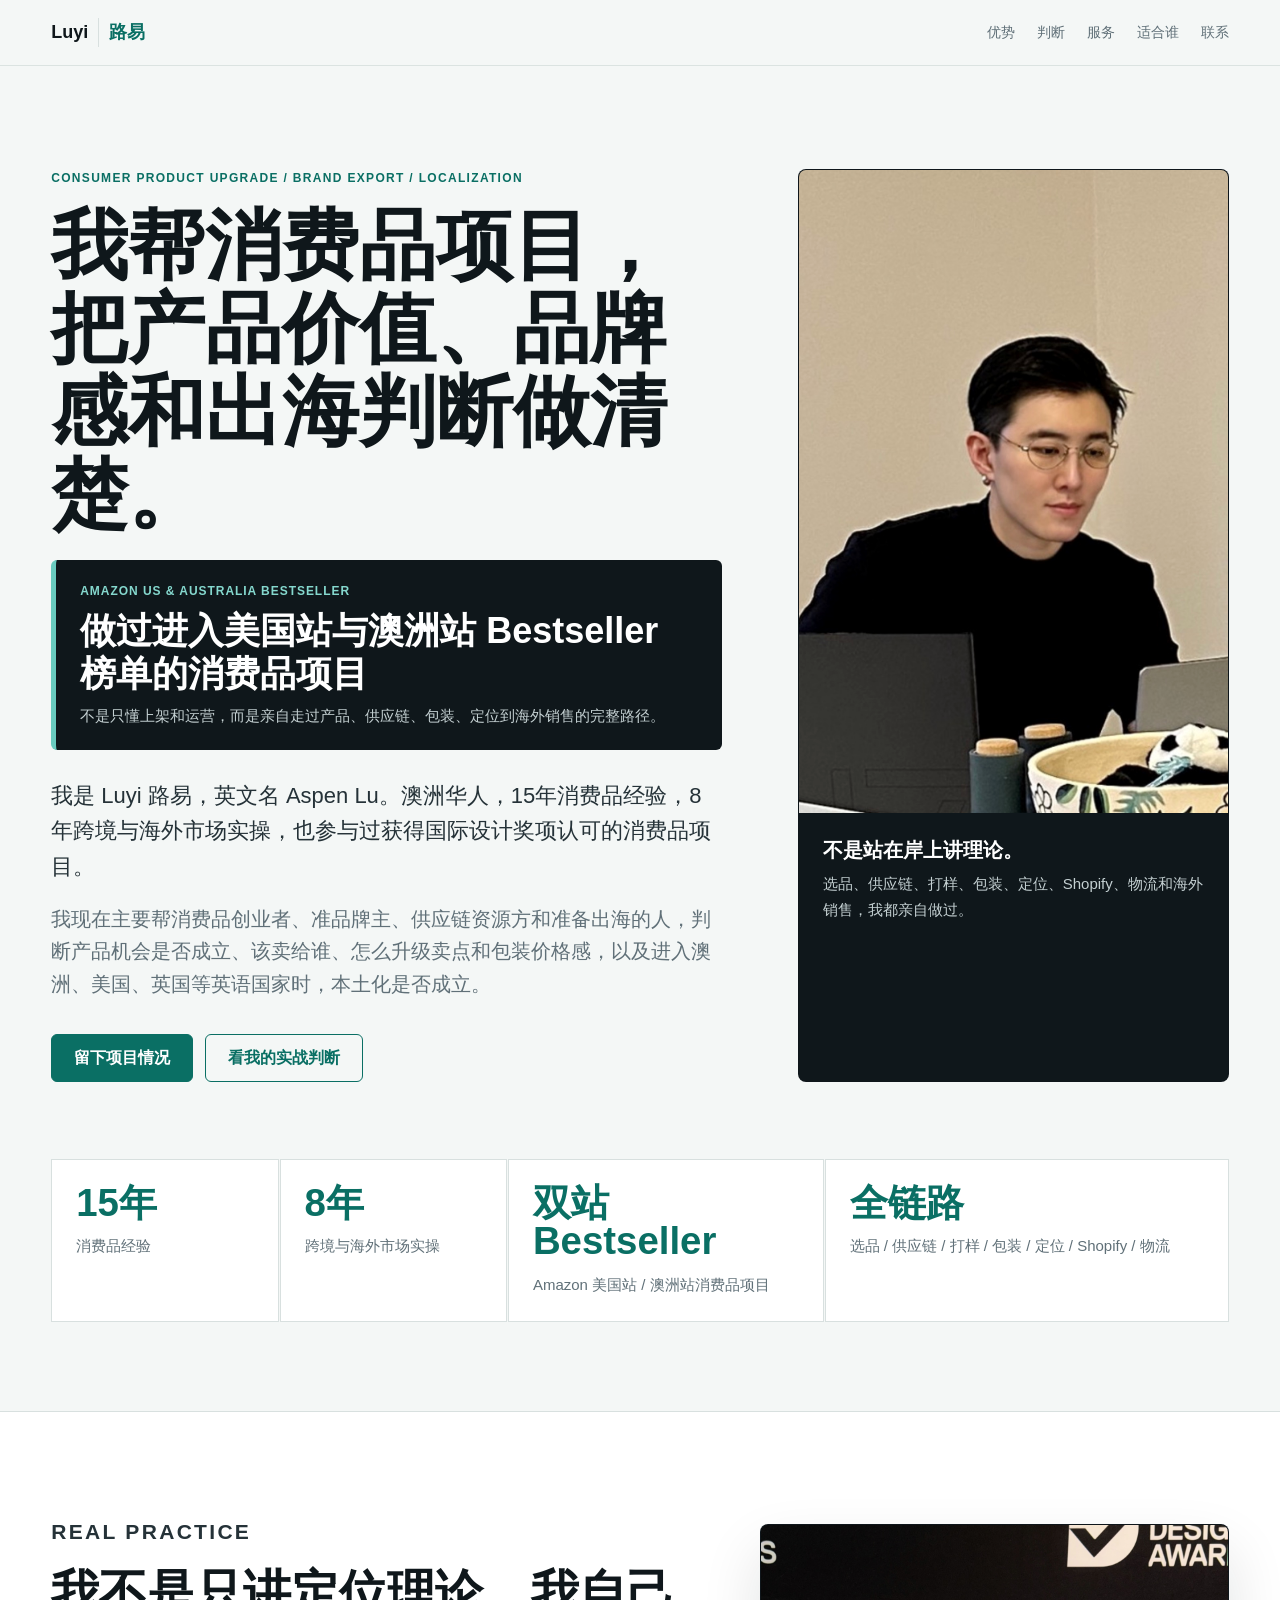
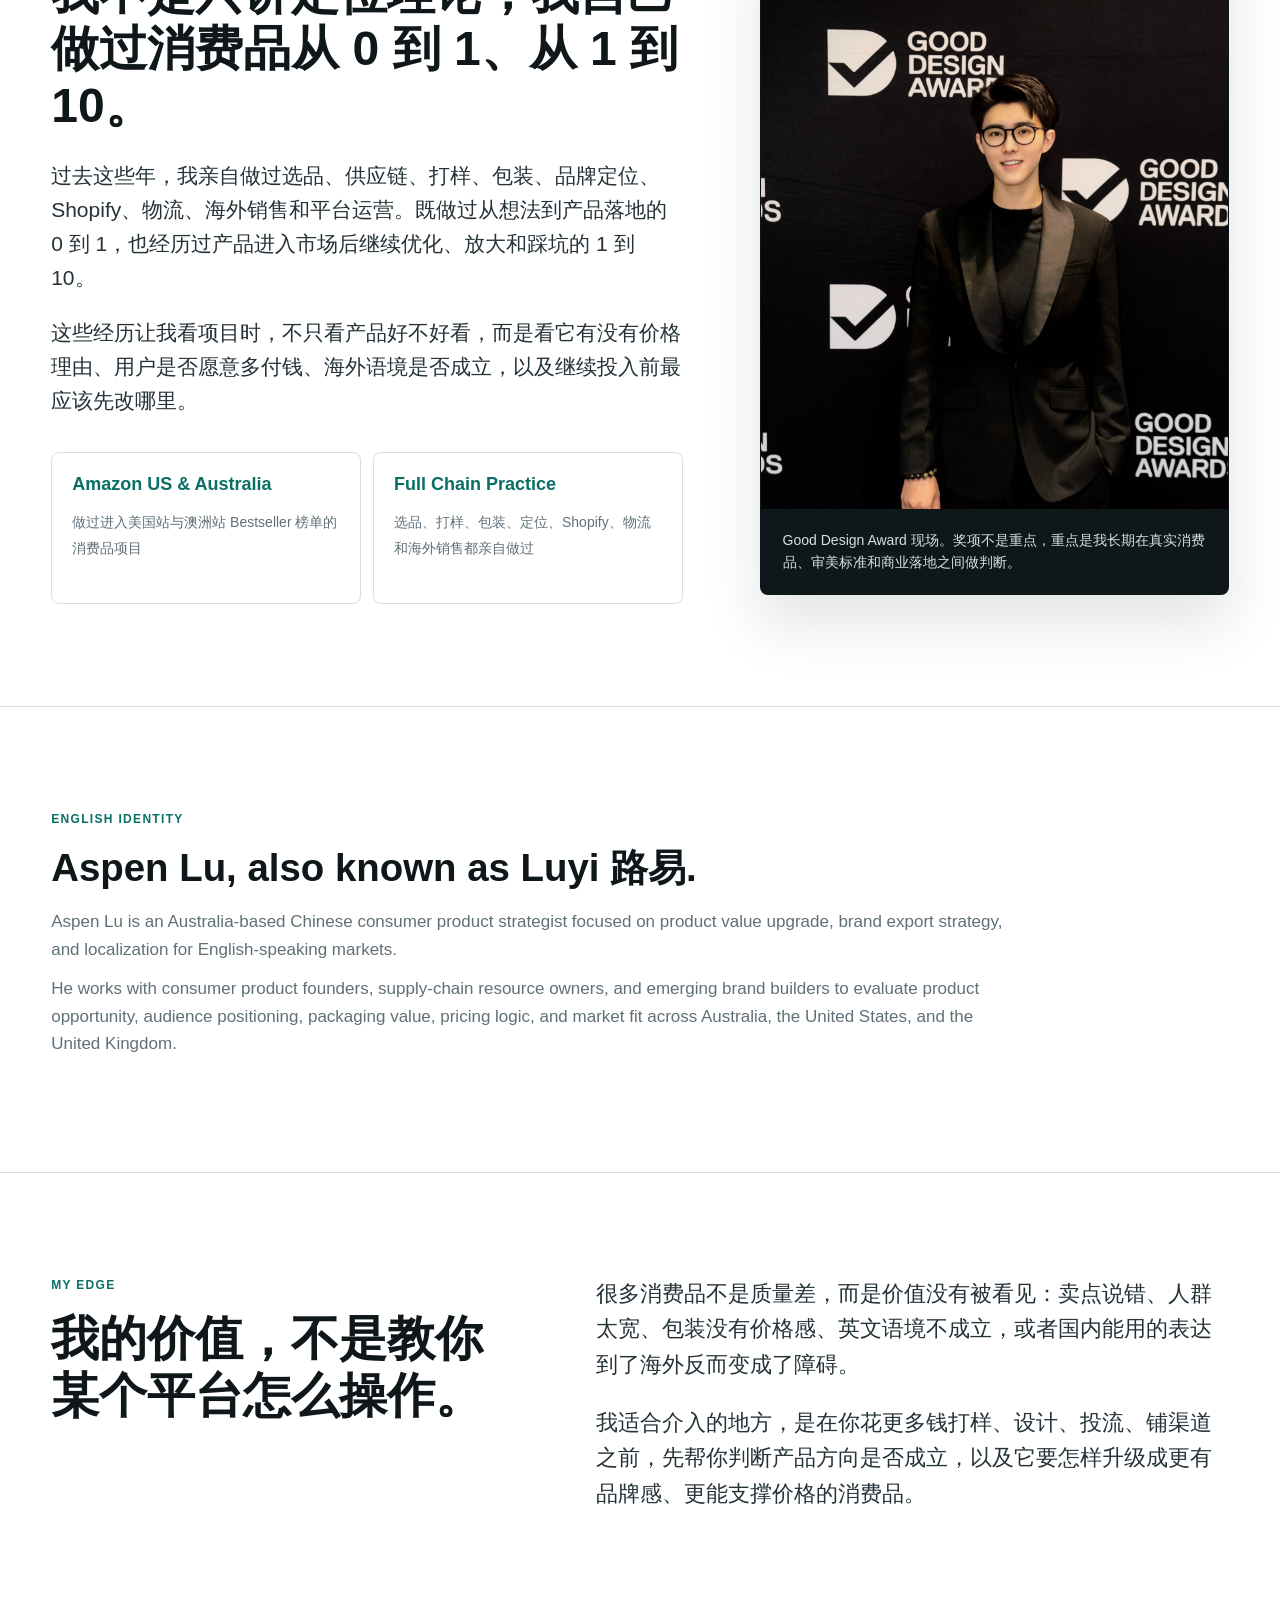
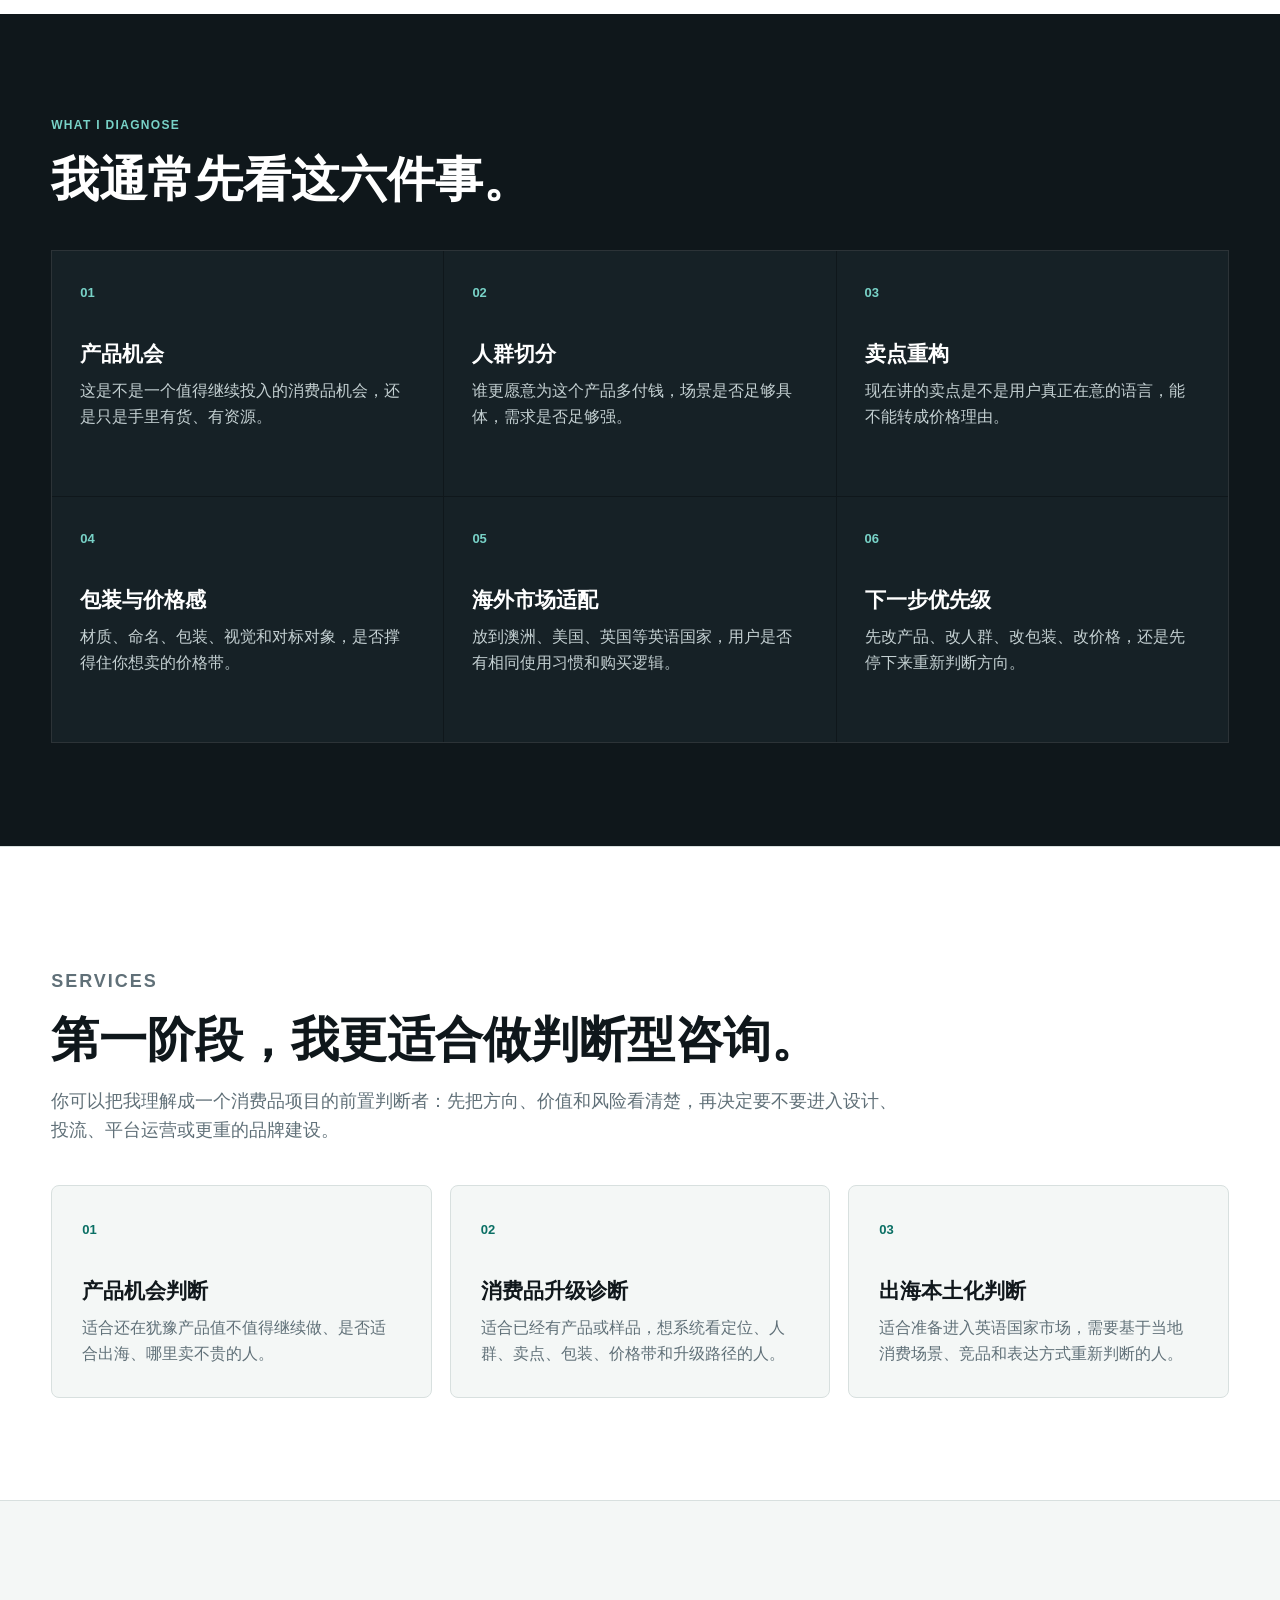
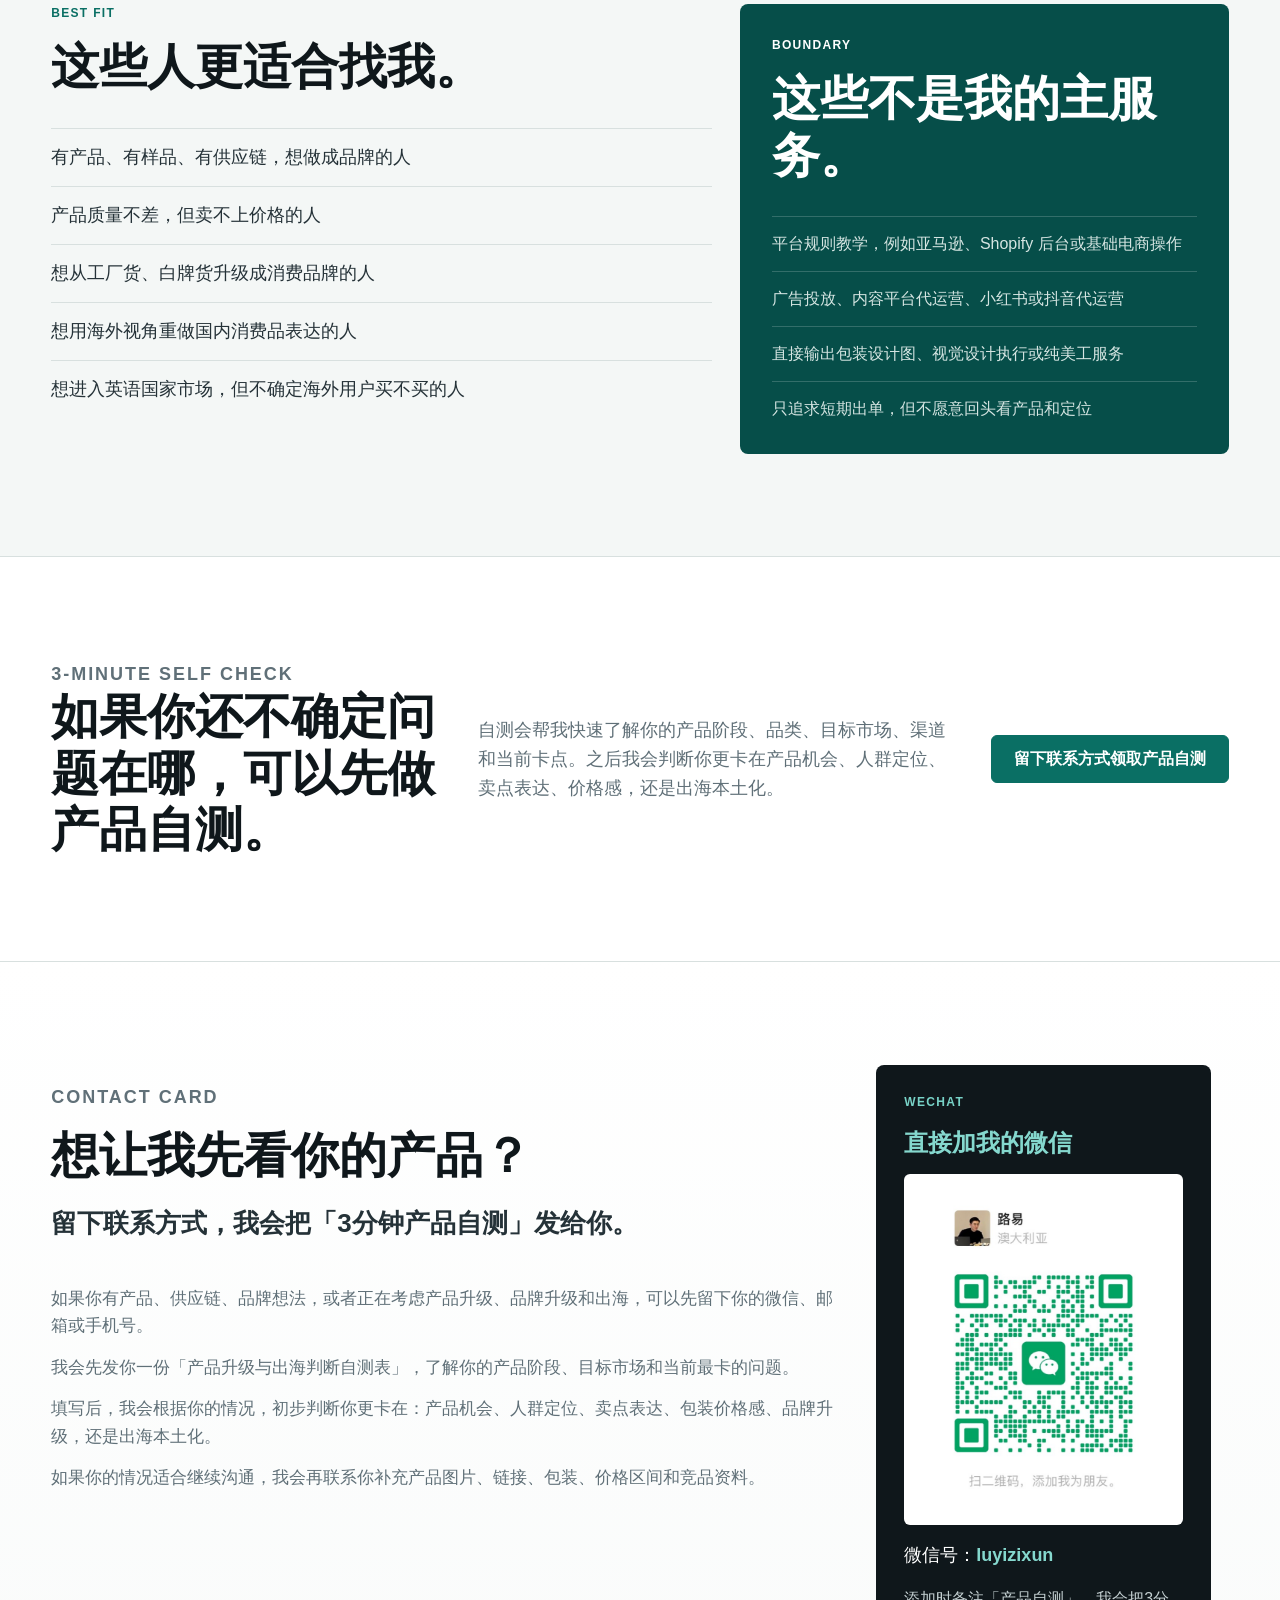
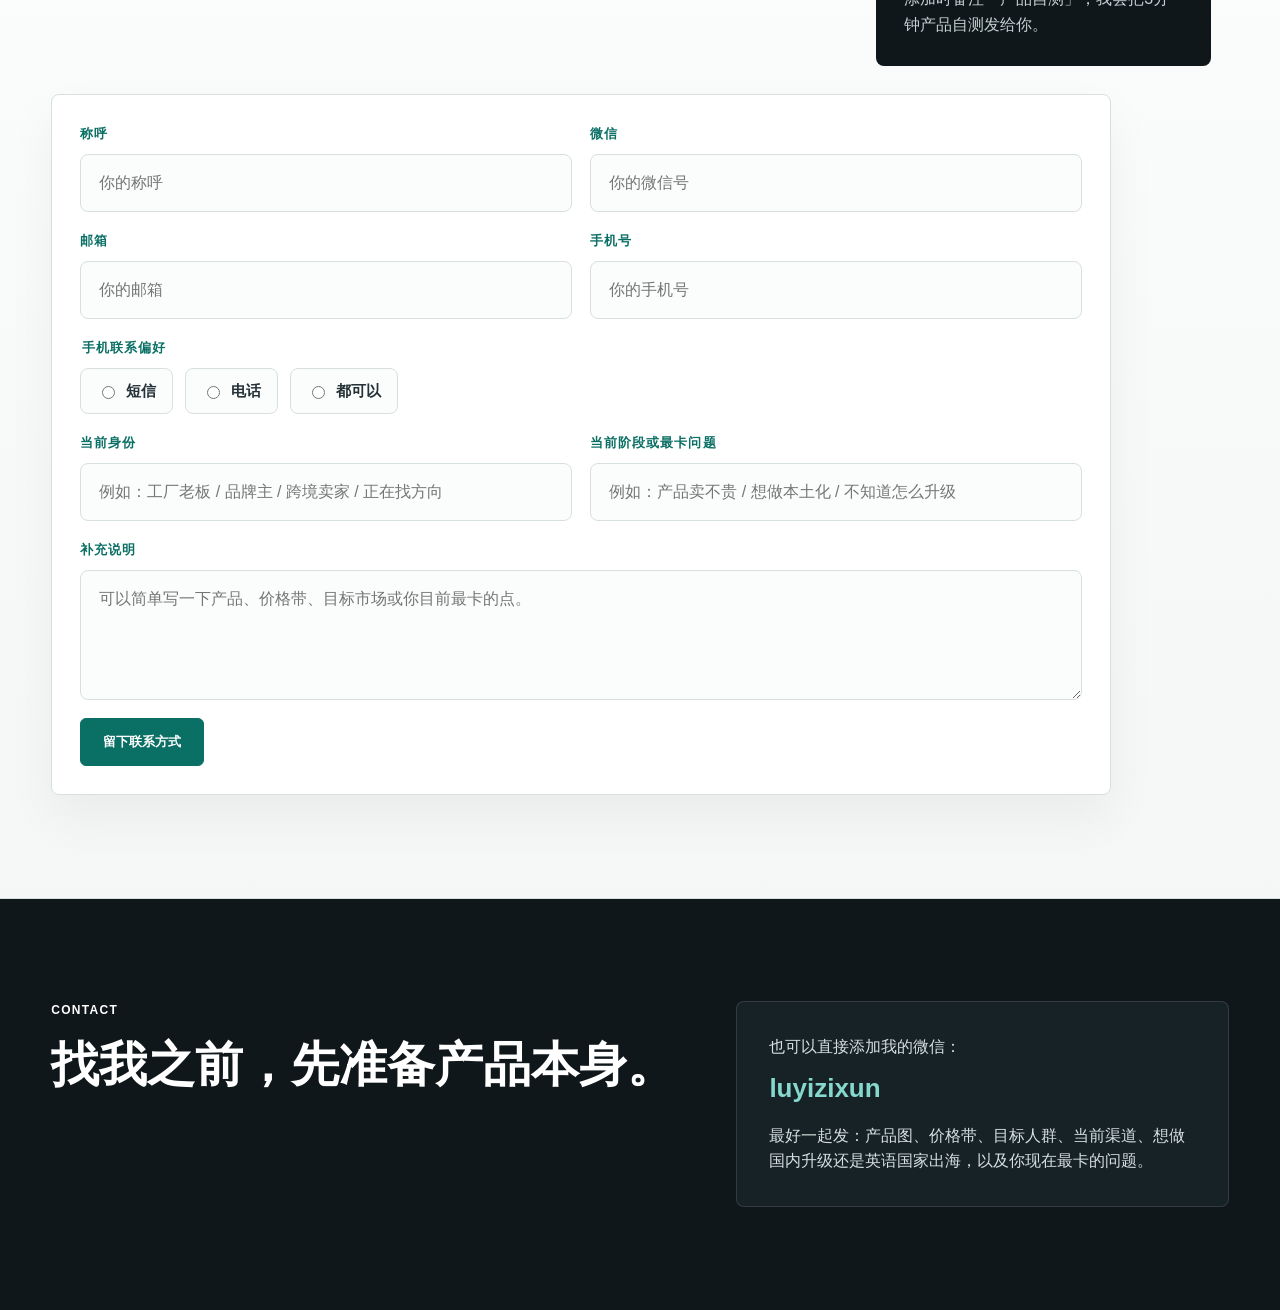
==== commit 3bed67d2: "Add custom domain, WeChat contact, and Amazon Bestseller proof" ====
--- a/index.html
+++ b/index.html
@@ -6,7 +6,7 @@
     <title>Luyi 路易 Aspen Lu｜消费品升级与出海判断</title>
     <meta
       name="description"
-      content="Luyi 路易 Aspen Lu，澳洲华人，15年消费品经验，8年跨境与海外市场实操，做过澳洲/美国 Amazon Bestseller 消费品项目和国际设计奖项认可项目，帮助消费品项目做产品升级、品牌出海和英语国家本土化判断。"
+      content="Luyi 路易 Aspen Lu，澳洲华人，15年消费品经验，8年跨境与海外市场实操，做过进入 Amazon 美国站与澳洲站 Bestseller 榜单的消费品项目，帮助消费品项目做产品升级、品牌出海和英语国家本土化判断。"
     />
     <meta
       name="keywords"
@@ -18,10 +18,10 @@
       content="用15年消费品经验、8年跨境实操和海外真实消费视角，判断产品为什么卖不贵、怎么升级、是否适合英语国家市场。"
     />
     <meta property="og:type" content="website" />
-    <meta property="og:url" content="https://luyi.com/" />
-    <meta property="og:image" content="https://luyi.com/assets/luyi-work.jpg" />
+    <meta property="og:url" content="https://luyi.com.au/" />
+    <meta property="og:image" content="https://luyi.com.au/luyi-work.jpg" />
     <meta name="robots" content="index,follow" />
-    <link rel="canonical" href="https://luyi.com/" />
+    <link rel="canonical" href="https://luyi.com.au/" />
     <link rel="stylesheet" href="./styles.css" />
     <script type="application/ld+json">
       {
@@ -29,23 +29,23 @@
         "@graph": [
           {
             "@type": "WebSite",
-            "@id": "https://luyi.com/#website",
+            "@id": "https://luyi.com.au/#website",
             "name": "Luyi 路易 Aspen Lu",
-            "url": "https://luyi.com/",
+            "url": "https://luyi.com.au/",
             "inLanguage": ["zh-CN", "en"],
             "about": {
-              "@id": "https://luyi.com/#person"
+              "@id": "https://luyi.com.au/#person"
             }
           },
           {
             "@type": "Person",
-            "@id": "https://luyi.com/#person",
+            "@id": "https://luyi.com.au/#person",
             "name": "Luyi",
             "alternateName": ["Aspen Lu", "路易", "Luyi", "Luyi Lu"],
-            "url": "https://luyi.com/",
-            "image": "https://luyi.com/assets/luyi-work.jpg",
+            "url": "https://luyi.com.au/",
+            "image": "https://luyi.com.au/luyi-work.jpg",
             "jobTitle": "消费品升级与出海判断顾问",
-            "description": "澳洲华人，15年消费品经验，8年跨境与海外市场实操，做过澳洲/美国 Amazon Bestseller 消费品项目和国际设计奖项认可项目，专注消费品升级、品牌出海和英语国家本土化判断。",
+            "description": "澳洲华人，15年消费品经验，8年跨境与海外市场实操，做过进入 Amazon 美国站与澳洲站 Bestseller 榜单的消费品项目，专注消费品升级、品牌出海和英语国家本土化判断。",
             "knowsLanguage": ["Chinese", "English"],
             "knowsAbout": [
               "消费品升级",
@@ -71,7 +71,7 @@
               "consumer product positioning",
               "product value upgrade"
             ],
-            "sameAs": ["https://luyi.com/"],
+            "sameAs": ["https://luyi.com.au/"],
             "award": "参与过获得国际设计奖项认可的消费品项目",
             "hasOccupation": {
               "@type": "Occupation",
@@ -80,9 +80,9 @@
           },
           {
             "@type": "ProfessionalService",
-            "@id": "https://luyi.com/#service",
+            "@id": "https://luyi.com.au/#service",
             "name": "路易｜消费品升级与出海判断",
-            "url": "https://luyi.com/",
+            "url": "https://luyi.com.au/",
             "areaServed": ["China", "Australia", "United States", "United Kingdom"],
             "serviceType": [
               "产品机会判断",
@@ -91,7 +91,7 @@
               "英语国家消费场景对标"
             ],
             "provider": {
-              "@id": "https://luyi.com/#person"
+              "@id": "https://luyi.com.au/#person"
             }
           }
         ]
@@ -118,8 +118,13 @@
         <div class="hero-copy">
           <p class="eyebrow">Consumer Product Upgrade / Brand Export / Localization</p>
           <h1>我帮消费品项目，把产品价值、品牌感和出海判断做清楚。</h1>
+          <div class="hero-proof" aria-label="Amazon 美国站与澳洲站 Bestseller 项目经验">
+            <span>AMAZON US &amp; AUSTRALIA BESTSELLER</span>
+            <strong>做过进入美国站与澳洲站 Bestseller 榜单的消费品项目</strong>
+            <p>不是只懂上架和运营，而是亲自走过产品、供应链、包装、定位到海外销售的完整路径。</p>
+          </div>
           <p class="lead">
-            我是 Luyi 路易，英文名 Aspen Lu。澳洲华人，15年消费品经验，8年跨境与海外市场实操。做过澳洲/美国 Amazon Bestseller 消费品项目，也参与过获得国际设计奖项认可的消费品项目。
+            我是 Luyi 路易，英文名 Aspen Lu。澳洲华人，15年消费品经验，8年跨境与海外市场实操，也参与过获得国际设计奖项认可的消费品项目。
           </p>
           <p class="lead secondary-lead">
             我现在主要帮消费品创业者、准品牌主、供应链资源方和准备出海的人，判断产品机会是否成立、该卖给谁、怎么升级卖点和包装价格感，以及进入澳洲、美国、英国等英语国家时，本土化是否成立。
@@ -149,8 +154,8 @@
           <p>跨境与海外市场实操</p>
         </div>
         <div>
-          <span>英语国家</span>
-          <p>真实消费场景与本土化判断</p>
+          <span>双站 Bestseller</span>
+          <p>Amazon 美国站 / 澳洲站消费品项目</p>
         </div>
         <div>
           <span>全链路</span>
@@ -170,8 +175,8 @@
           </p>
           <div class="proof-cards" aria-label="实战背书">
             <article>
-              <strong>Amazon Bestseller</strong>
-              <span>操盘过澳洲/美国热销消费品项目</span>
+              <strong>Amazon US &amp; Australia</strong>
+              <span>做过进入美国站与澳洲站 Bestseller 榜单的消费品项目</span>
             </article>
             <article>
               <strong>Full Chain Practice</strong>
@@ -340,10 +345,11 @@
             </div>
           </div>
           <div class="wechat-card">
-            <p class="eyebrow">Contact</p>
-            <strong>先留下你的项目情况</strong>
-            <p>请通过下方表单留下微信、邮箱或手机号。如果项目匹配，我会再联系你补充产品资料。</p>
-            <a class="button primary" href="#inquiry">留下联系方式领取产品自测</a>
+            <p class="eyebrow">WeChat</p>
+            <strong>直接加我的微信</strong>
+            <img class="wechat-qr" src="./wechat-qr.jpg" alt="路易微信二维码，微信号 luyizixun" />
+            <p class="wechat-id">微信号：<b>luyizixun</b></p>
+            <p>添加时备注「产品自测」，我会把3分钟产品自测发给你。</p>
           </div>
         </div>
 
@@ -409,8 +415,8 @@
           <h2>找我之前，先准备产品本身。</h2>
         </div>
         <div class="contact-panel">
-          <p>请直接留下你的联系方式：</p>
-          <strong>微信 / 电话 / 邮箱都可以</strong>
+          <p>也可以直接添加我的微信：</p>
+          <strong>luyizixun</strong>
           <p>最好一起发：产品图、价格带、目标人群、当前渠道、想做国内升级还是英语国家出海，以及你现在最卡的问题。</p>
         </div>
       </section>
--- a/styles.css
+++ b/styles.css
@@ -124,6 +124,37 @@
   letter-spacing: 0;
 }
 
+.hero-proof {
+  display: grid;
+  gap: 8px;
+  max-width: 820px;
+  margin: 0 0 28px;
+  padding: 22px 24px;
+  color: var(--white);
+  background: var(--charcoal);
+  border-left: 5px solid #69cbbf;
+  border-radius: 6px;
+}
+
+.hero-proof span {
+  color: #85d8ce;
+  font-size: 12px;
+  font-weight: 850;
+  letter-spacing: 0.08em;
+}
+
+.hero-proof strong {
+  max-width: 760px;
+  font-size: clamp(24px, 3vw, 36px);
+  line-height: 1.2;
+}
+
+.hero-proof p {
+  margin: 0;
+  color: #c4d0d2;
+  font-size: 15px;
+}
+
 h2 {
   margin-bottom: 0;
   color: var(--charcoal);
@@ -616,6 +647,24 @@
   color: #c4d0d2;
 }
 
+.wechat-qr {
+  width: 100%;
+  max-width: 310px;
+  height: auto;
+  padding: 8px;
+  background: var(--white);
+  border-radius: 6px;
+}
+
+.wechat-card .wechat-id {
+  color: var(--white);
+  font-size: 18px;
+}
+
+.wechat-card .wechat-id b {
+  color: #85d8ce;
+}
+
 .contact-form {
   max-width: 1060px;
   padding: 28px;
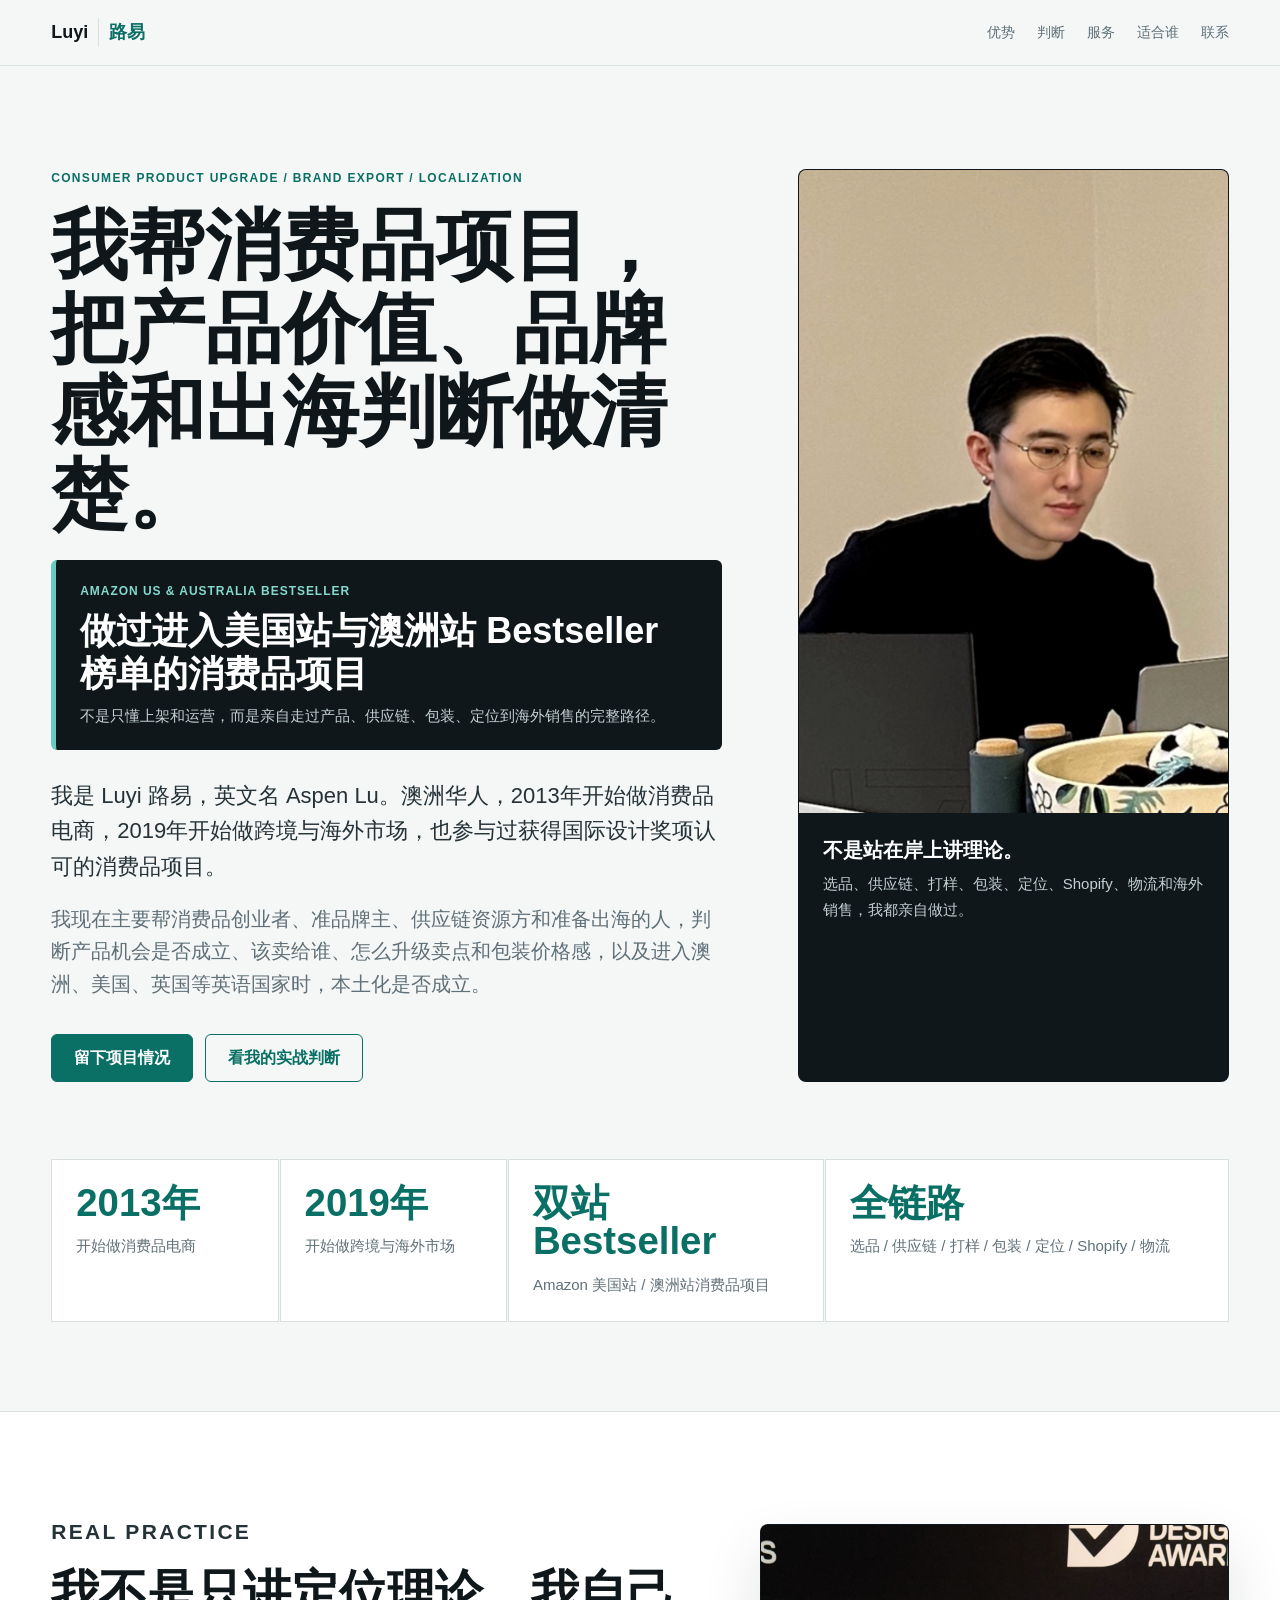
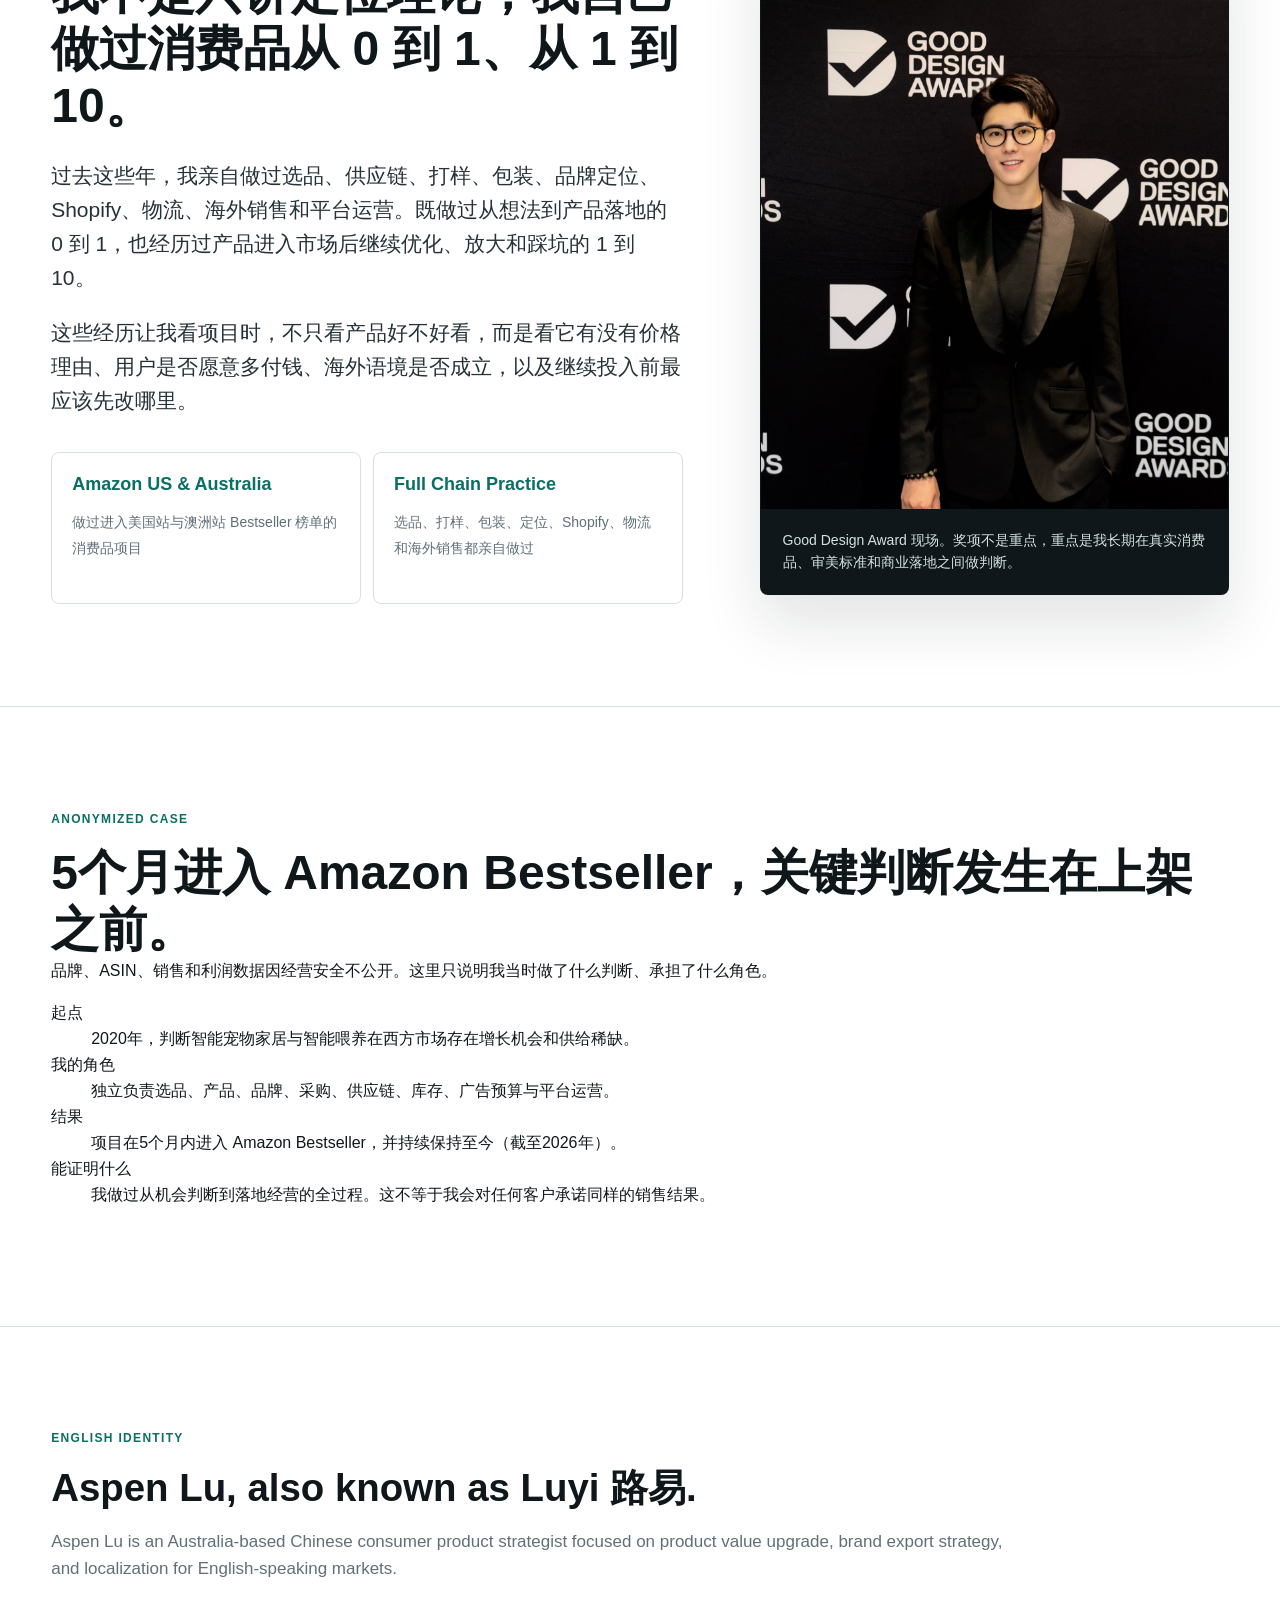
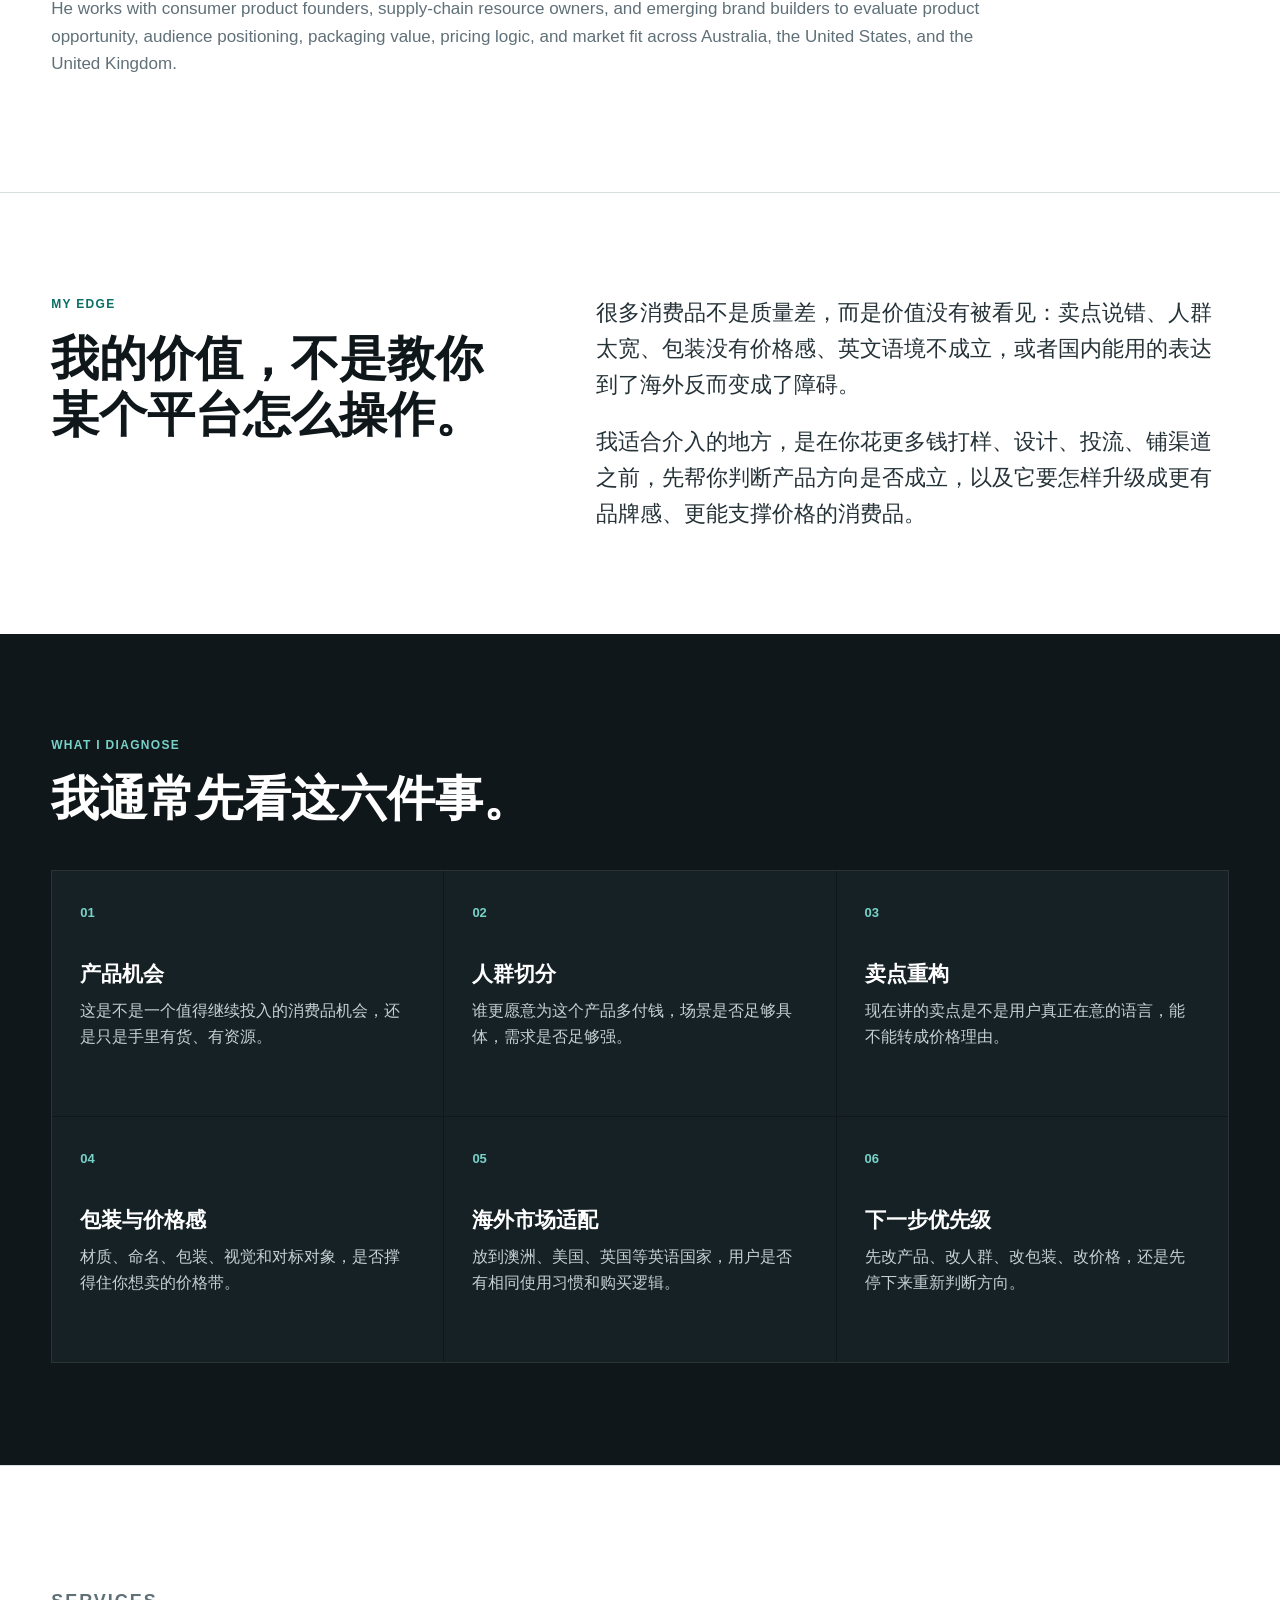
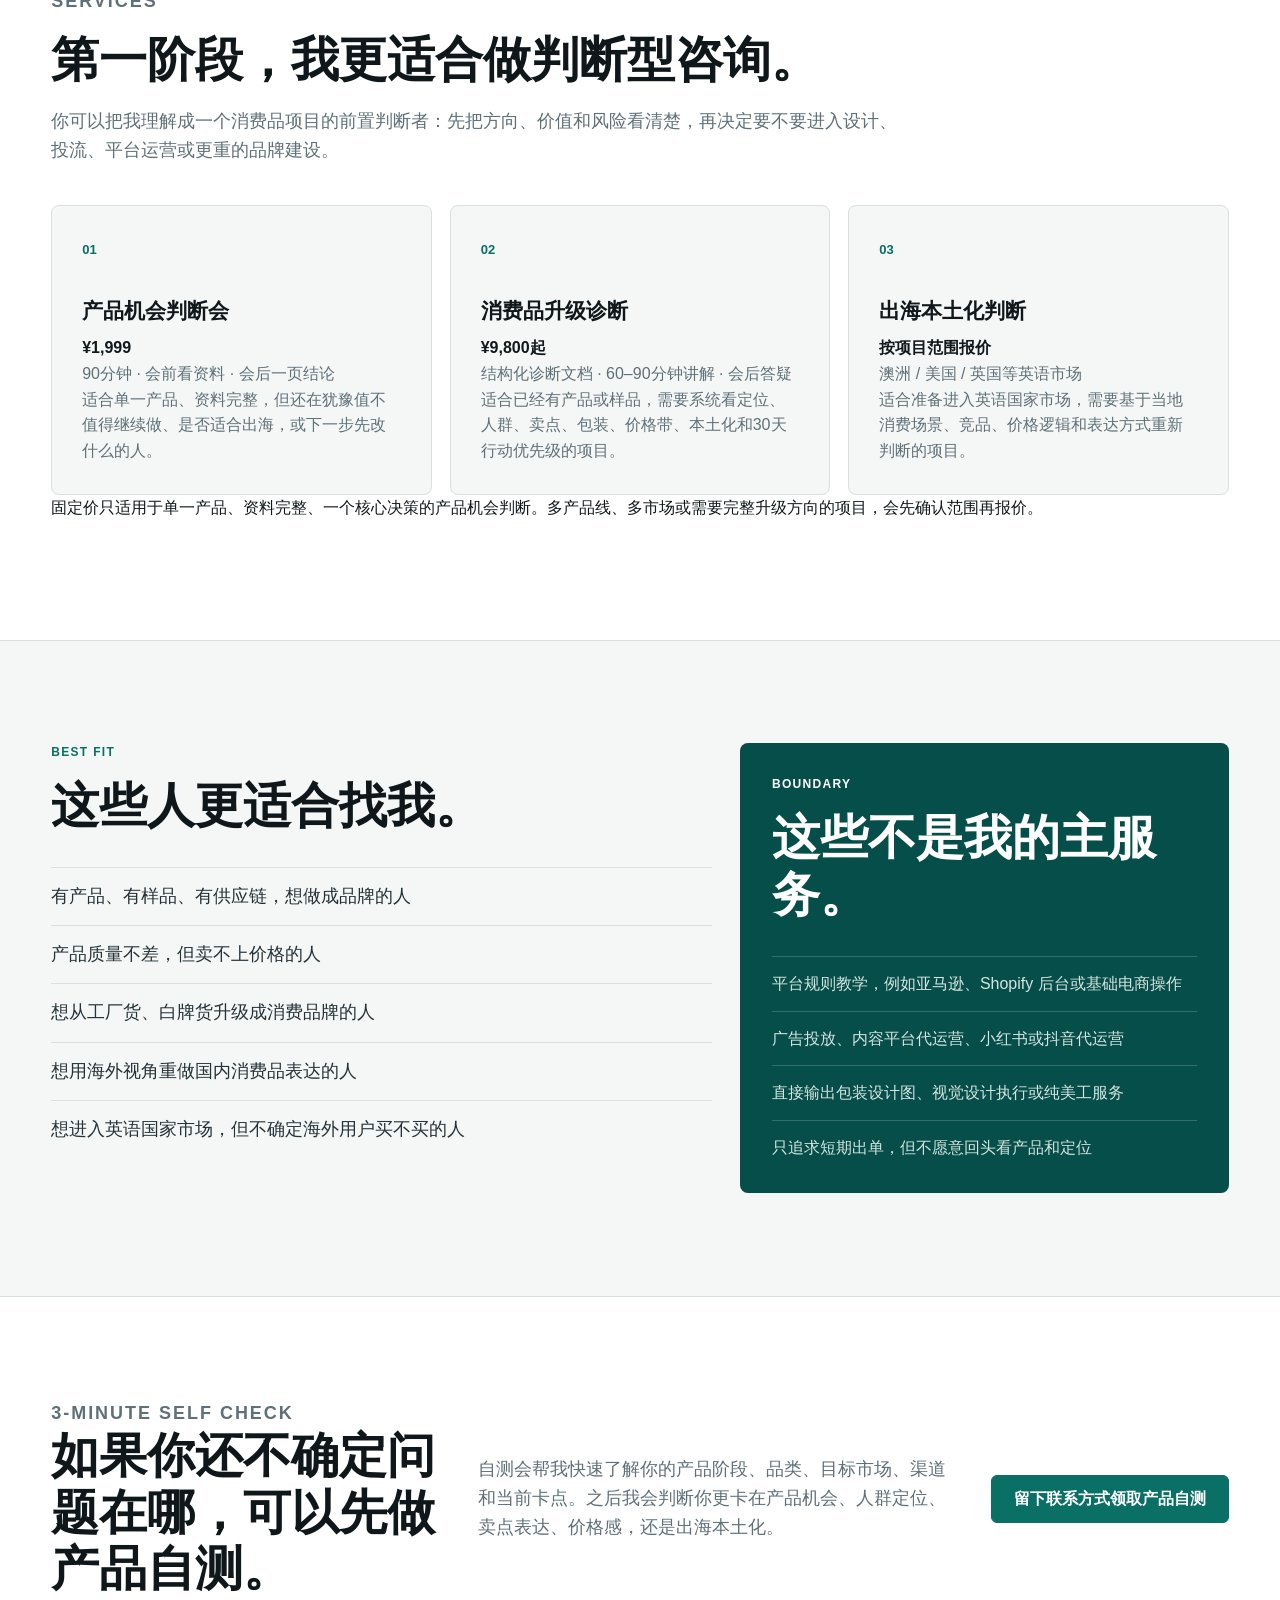
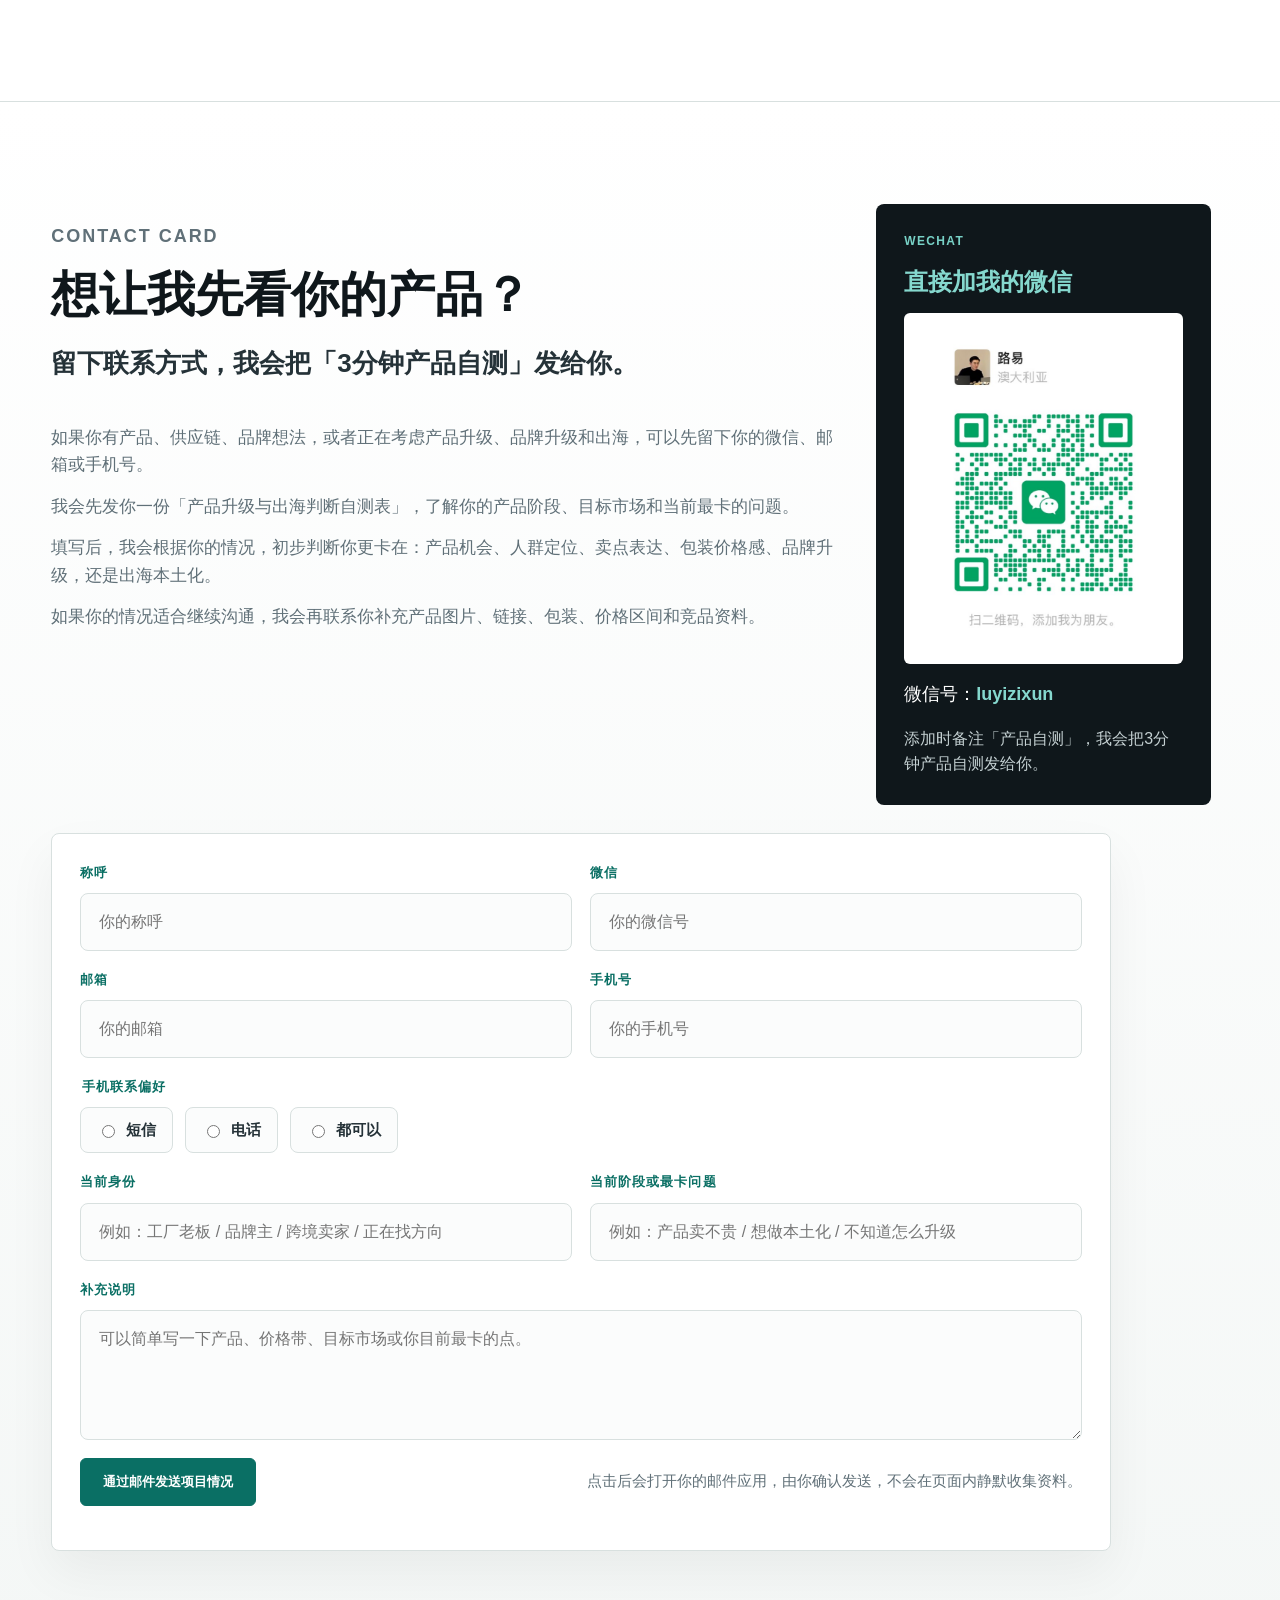
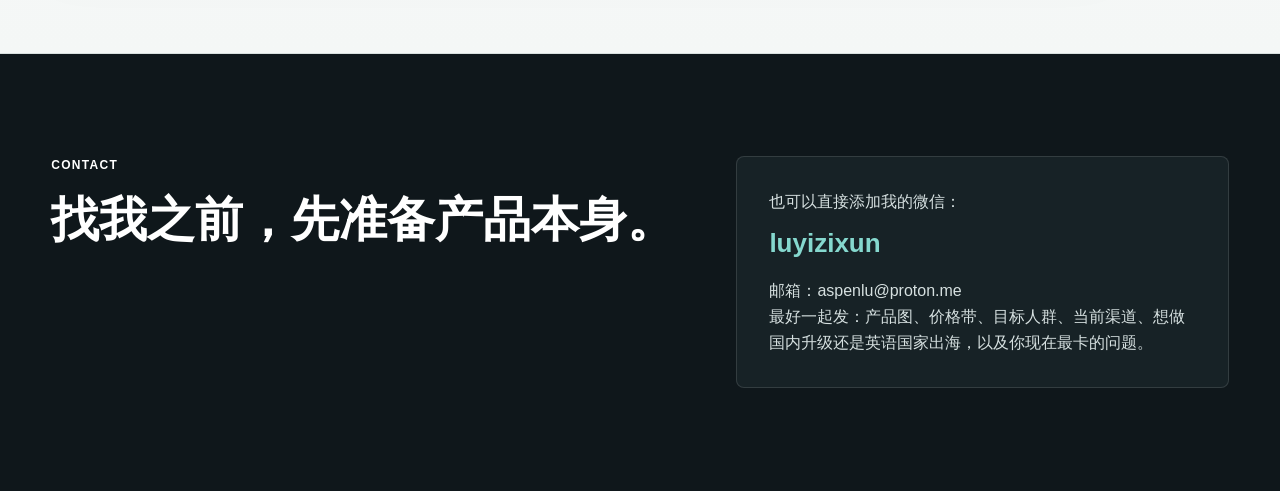
==== commit f8217092: "Publish consulting homepage" ====
--- a/index.html
+++ b/index.html
@@ -6,7 +6,7 @@
     <title>Luyi 路易 Aspen Lu｜消费品升级与出海判断</title>
     <meta
       name="description"
-      content="Luyi 路易 Aspen Lu，澳洲华人，15年消费品经验，8年跨境与海外市场实操，做过进入 Amazon 美国站与澳洲站 Bestseller 榜单的消费品项目，帮助消费品项目做产品升级、品牌出海和英语国家本土化判断。"
+      content="Luyi 路易 Aspen Lu，澳洲华人，2013年开始做消费品电商，2019年开始做跨境与海外市场，做过进入 Amazon 美国站与澳洲站 Bestseller 榜单的消费品项目，帮助消费品项目做产品升级、品牌出海和英语国家本土化判断。"
     />
     <meta
       name="keywords"
@@ -15,14 +15,16 @@
     <meta property="og:title" content="Luyi 路易 Aspen Lu｜消费品升级与出海判断" />
     <meta
       property="og:description"
-      content="用15年消费品经验、8年跨境实操和海外真实消费视角，判断产品为什么卖不贵、怎么升级、是否适合英语国家市场。"
+      content="基于2013年以来的消费品电商经验、2019年以来的跨境实操和海外真实消费视角，判断产品为什么卖不贵、怎么升级、是否适合英语国家市场。"
     />
     <meta property="og:type" content="website" />
     <meta property="og:url" content="https://luyi.com.au/" />
     <meta property="og:image" content="https://luyi.com.au/luyi-work.jpg" />
     <meta name="robots" content="index,follow" />
     <link rel="canonical" href="https://luyi.com.au/" />
+    <link rel="icon" href="./luyi-work.jpg" type="image/jpeg" />
     <link rel="stylesheet" href="./styles.css" />
+    <script src="./contact.js" defer></script>
     <script type="application/ld+json">
       {
         "@context": "https://schema.org",
@@ -45,7 +47,7 @@
             "url": "https://luyi.com.au/",
             "image": "https://luyi.com.au/luyi-work.jpg",
             "jobTitle": "消费品升级与出海判断顾问",
-            "description": "澳洲华人，15年消费品经验，8年跨境与海外市场实操，做过进入 Amazon 美国站与澳洲站 Bestseller 榜单的消费品项目，专注消费品升级、品牌出海和英语国家本土化判断。",
+            "description": "澳洲华人，2013年开始做消费品电商，2019年开始做跨境与海外市场，做过进入 Amazon 美国站与澳洲站 Bestseller 榜单的消费品项目，专注消费品升级、品牌出海和英语国家本土化判断。",
             "knowsLanguage": ["Chinese", "English"],
             "knowsAbout": [
               "消费品升级",
@@ -92,6 +94,30 @@
             ],
             "provider": {
               "@id": "https://luyi.com.au/#person"
+            },
+            "hasOfferCatalog": {
+              "@type": "OfferCatalog",
+              "name": "消费品判断型咨询",
+              "itemListElement": [
+                {
+                  "@type": "Offer",
+                  "price": "1999",
+                  "priceCurrency": "CNY",
+                  "itemOffered": {
+                    "@type": "Service",
+                    "name": "产品机会判断会"
+                  }
+                },
+                {
+                  "@type": "Offer",
+                  "price": "9800",
+                  "priceCurrency": "CNY",
+                  "itemOffered": {
+                    "@type": "Service",
+                    "name": "消费品升级诊断"
+                  }
+                }
+              ]
             }
           }
         ]
@@ -124,7 +150,7 @@
             <p>不是只懂上架和运营，而是亲自走过产品、供应链、包装、定位到海外销售的完整路径。</p>
           </div>
           <p class="lead">
-            我是 Luyi 路易，英文名 Aspen Lu。澳洲华人，15年消费品经验，8年跨境与海外市场实操，也参与过获得国际设计奖项认可的消费品项目。
+            我是 Luyi 路易，英文名 Aspen Lu。澳洲华人，2013年开始做消费品电商，2019年开始做跨境与海外市场，也参与过获得国际设计奖项认可的消费品项目。
           </p>
           <p class="lead secondary-lead">
             我现在主要帮消费品创业者、准品牌主、供应链资源方和准备出海的人，判断产品机会是否成立、该卖给谁、怎么升级卖点和包装价格感，以及进入澳洲、美国、英国等英语国家时，本土化是否成立。
@@ -146,12 +172,12 @@
 
       <section class="proof-strip" aria-label="核心经验">
         <div>
-          <span>15年</span>
-          <p>消费品经验</p>
-        </div>
-        <div>
-          <span>8年</span>
-          <p>跨境与海外市场实操</p>
+          <span>2013年</span>
+          <p>开始做消费品电商</p>
+        </div>
+        <div>
+          <span>2019年</span>
+          <p>开始做跨境与海外市场</p>
         </div>
         <div>
           <span>双站 Bestseller</span>
@@ -192,6 +218,34 @@
         </figure>
       </section>
 
+      <section id="case" class="section case-study">
+        <div class="case-heading">
+          <p class="eyebrow">Anonymized Case</p>
+          <h2>5个月进入 Amazon Bestseller，关键判断发生在上架之前。</h2>
+          <p>
+            品牌、ASIN、销售和利润数据因经营安全不公开。这里只说明我当时做了什么判断、承担了什么角色。
+          </p>
+        </div>
+        <dl class="case-facts">
+          <div>
+            <dt>起点</dt>
+            <dd>2020年，判断智能宠物家居与智能喂养在西方市场存在增长机会和供给稀缺。</dd>
+          </div>
+          <div>
+            <dt>我的角色</dt>
+            <dd>独立负责选品、产品、品牌、采购、供应链、库存、广告预算与平台运营。</dd>
+          </div>
+          <div>
+            <dt>结果</dt>
+            <dd>项目在5个月内进入 Amazon Bestseller，并持续保持至今（截至2026年）。</dd>
+          </div>
+          <div>
+            <dt>能证明什么</dt>
+            <dd>我做过从机会判断到落地经营的全过程。这不等于我会对任何客户承诺同样的销售结果。</dd>
+          </div>
+        </dl>
+      </section>
+
       <section class="section english-identity" lang="en" aria-label="English identity for search">
         <p class="eyebrow">English Identity</p>
         <h2>Aspen Lu, also known as Luyi 路易.</h2>
@@ -267,21 +321,30 @@
         </div>
         <div class="service-list">
           <article>
-            <span>01</span>
-            <h3>产品机会判断</h3>
-            <p>适合还在犹豫产品值不值得继续做、是否适合出海、哪里卖不贵的人。</p>
-          </article>
-          <article>
-            <span>02</span>
+            <span class="service-index">01</span>
+            <h3>产品机会判断会</h3>
+            <strong class="service-price">¥1,999</strong>
+            <p class="service-meta">90分钟 · 会前看资料 · 会后一页结论</p>
+            <p>适合单一产品、资料完整，但还在犹豫值不值得继续做、是否适合出海，或下一步先改什么的人。</p>
+          </article>
+          <article>
+            <span class="service-index">02</span>
             <h3>消费品升级诊断</h3>
-            <p>适合已经有产品或样品，想系统看定位、人群、卖点、包装、价格带和升级路径的人。</p>
-          </article>
-          <article>
-            <span>03</span>
+            <strong class="service-price">¥9,800起</strong>
+            <p class="service-meta">结构化诊断文档 · 60–90分钟讲解 · 会后答疑</p>
+            <p>适合已经有产品或样品，需要系统看定位、人群、卖点、包装、价格带、本土化和30天行动优先级的项目。</p>
+          </article>
+          <article>
+            <span class="service-index">03</span>
             <h3>出海本土化判断</h3>
-            <p>适合准备进入英语国家市场，需要基于当地消费场景、竞品和表达方式重新判断的人。</p>
-          </article>
-        </div>
+            <strong class="service-price">按项目范围报价</strong>
+            <p class="service-meta">澳洲 / 美国 / 英国等英语市场</p>
+            <p>适合准备进入英语国家市场，需要基于当地消费场景、竞品、价格逻辑和表达方式重新判断的项目。</p>
+          </article>
+        </div>
+        <p class="service-pricing-note">
+          固定价只适用于单一产品、资料完整、一个核心决策的产品机会判断。多产品线、多市场或需要完整升级方向的项目，会先确认范围再报价。
+        </p>
       </section>
 
       <section id="fit" class="section muted">
@@ -353,11 +416,17 @@
           </div>
         </div>
 
-        <form class="contact-form">
+        <form
+          class="contact-form"
+          action="mailto:aspenlu@proton.me"
+          method="post"
+          enctype="text/plain"
+          data-contact-form
+        >
           <div class="field-grid">
             <label>
               <span>称呼</span>
-              <input type="text" name="name" placeholder="你的称呼" />
+              <input type="text" name="name" placeholder="你的称呼" required />
             </label>
             <label>
               <span>微信</span>
@@ -396,7 +465,7 @@
             </label>
             <label>
               <span>当前阶段或最卡问题</span>
-              <input type="text" name="problem" placeholder="例如：产品卖不贵 / 想做本土化 / 不知道怎么升级" />
+              <input type="text" name="problem" placeholder="例如：产品卖不贵 / 想做本土化 / 不知道怎么升级" required />
             </label>
           </div>
           <label class="field-full">
@@ -404,8 +473,10 @@
             <textarea name="message" rows="4" placeholder="可以简单写一下产品、价格带、目标市场或你目前最卡的点。"></textarea>
           </label>
           <div class="contact-form-footer">
-            <button type="button" class="button primary">留下联系方式</button>
-          </div>
+            <button type="submit" class="button primary">通过邮件发送项目情况</button>
+            <p>点击后会打开你的邮件应用，由你确认发送，不会在页面内静默收集资料。</p>
+          </div>
+          <p class="form-status" role="status" aria-live="polite" data-form-status></p>
         </form>
       </section>
 
@@ -417,6 +488,7 @@
         <div class="contact-panel">
           <p>也可以直接添加我的微信：</p>
           <strong>luyizixun</strong>
+          <p>邮箱：<a href="mailto:aspenlu@proton.me">aspenlu@proton.me</a></p>
           <p>最好一起发：产品图、价格带、目标人群、当前渠道、想做国内升级还是英语国家出海，以及你现在最卡的问题。</p>
         </div>
       </section>
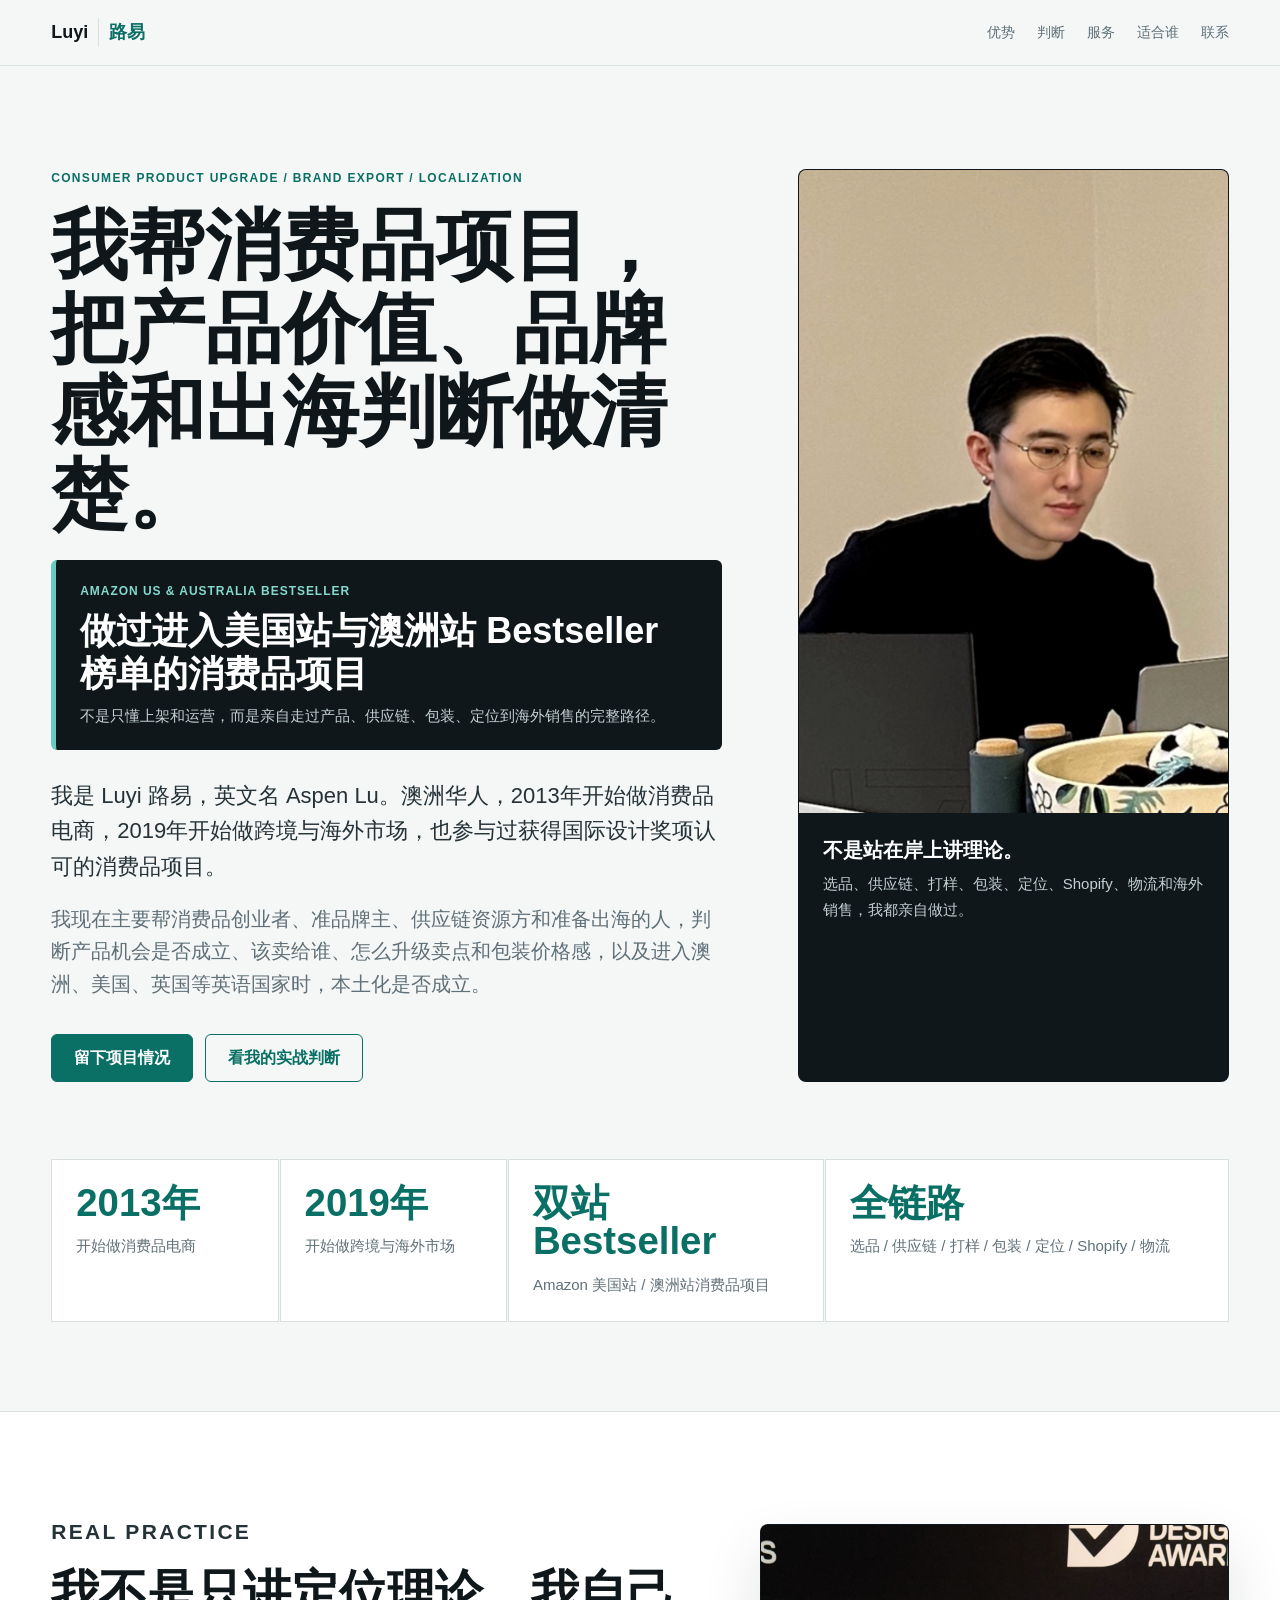
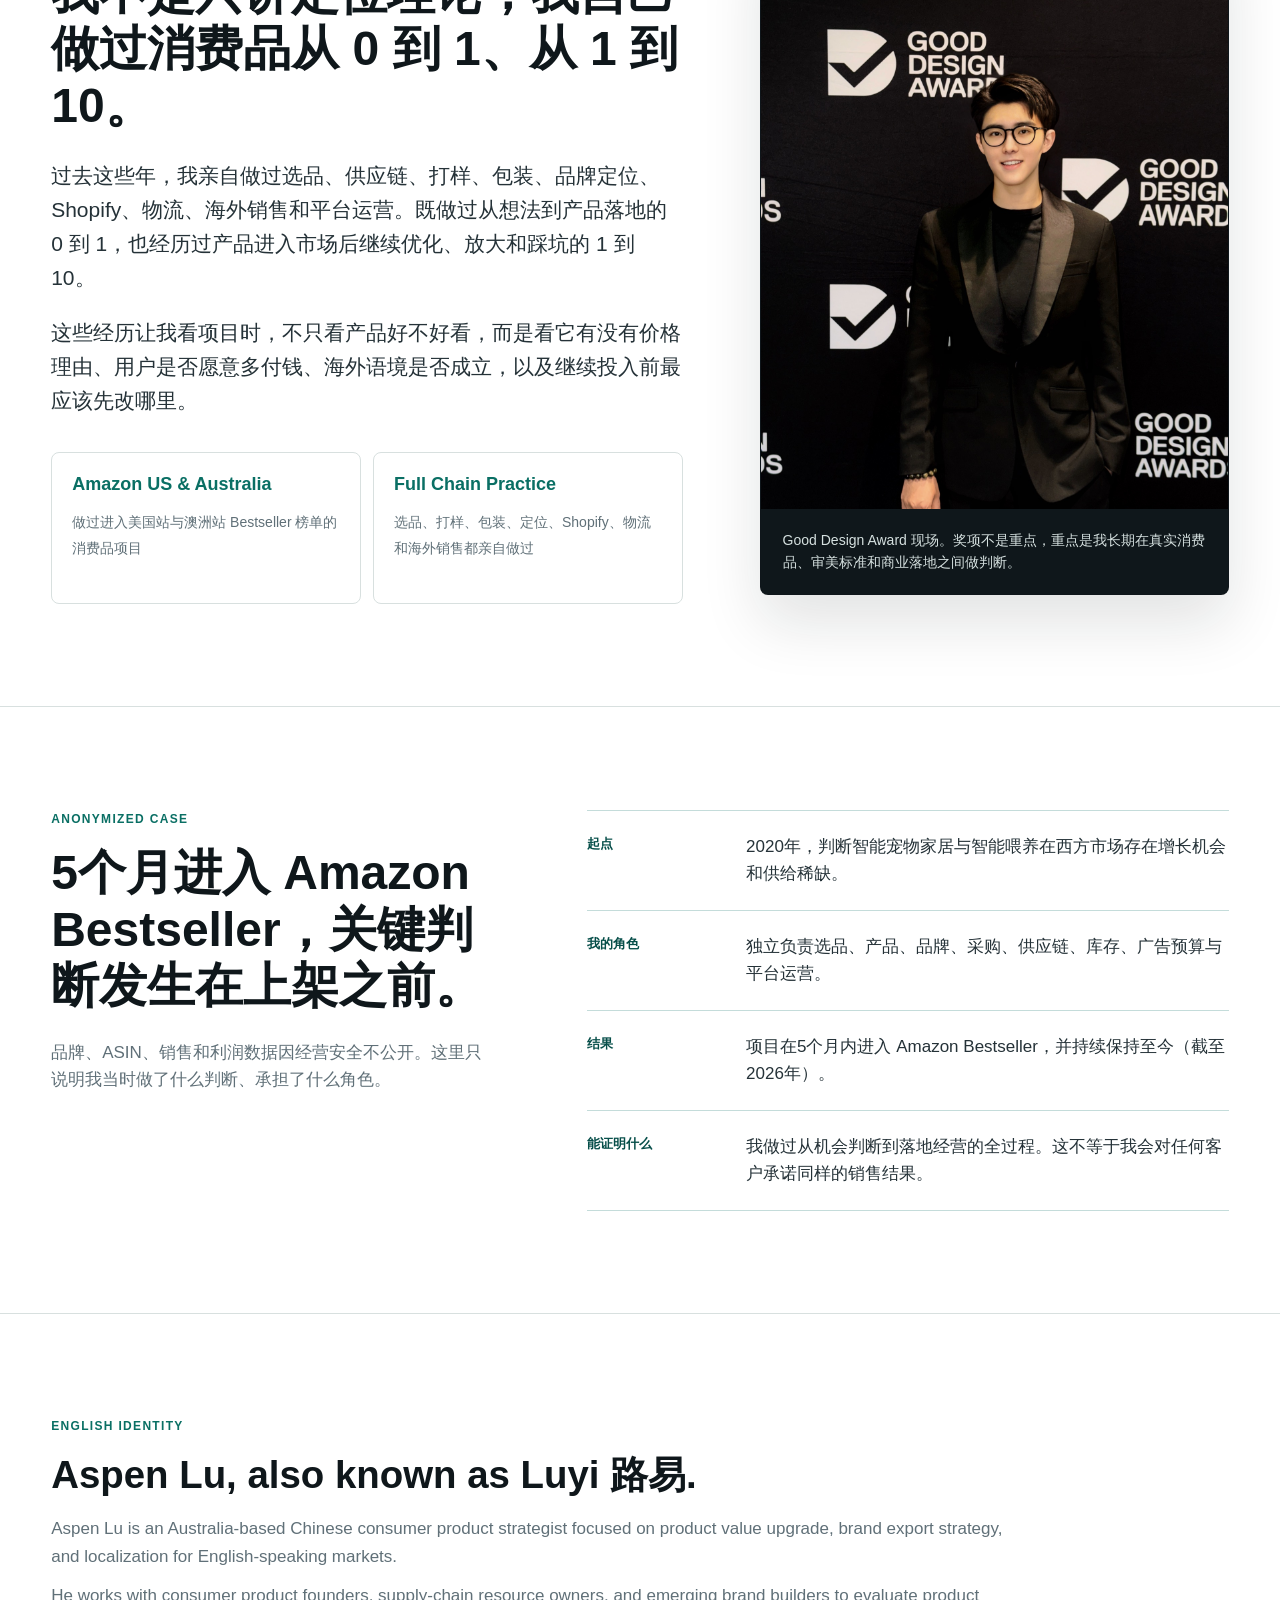
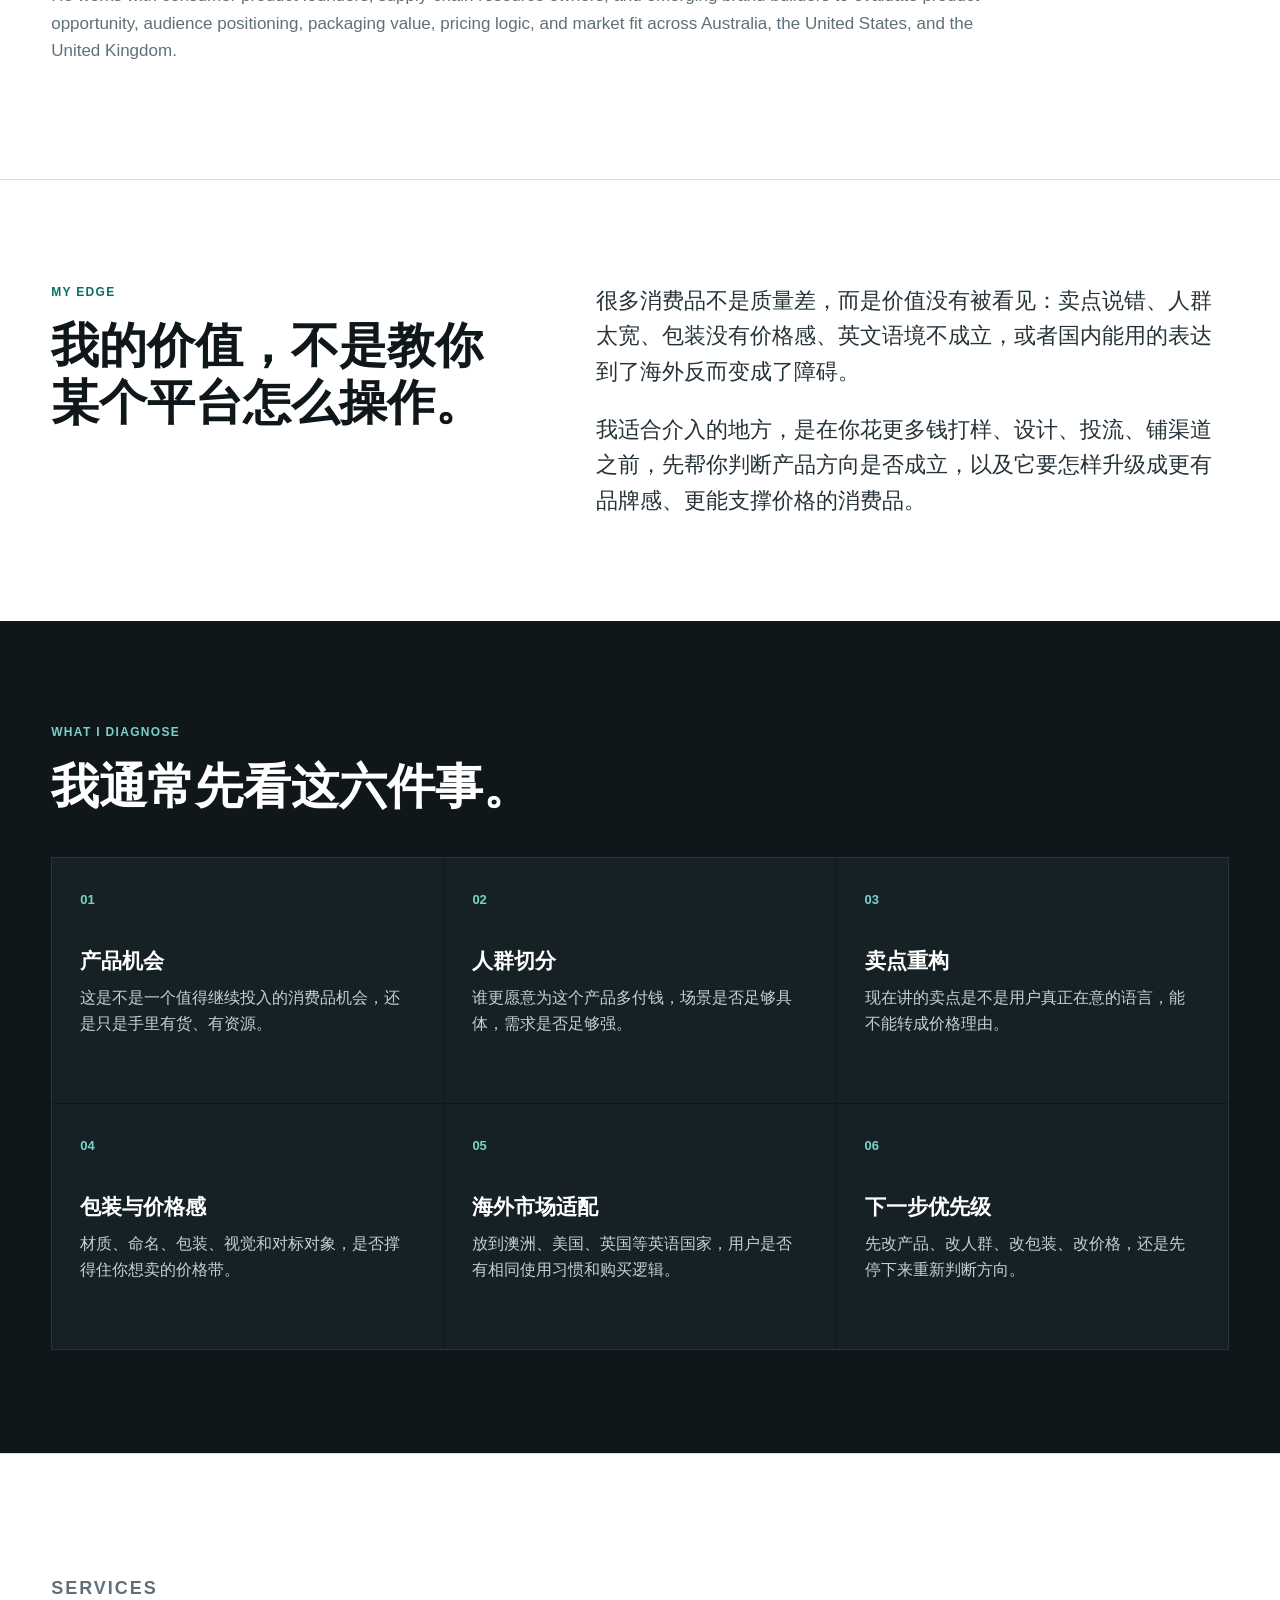
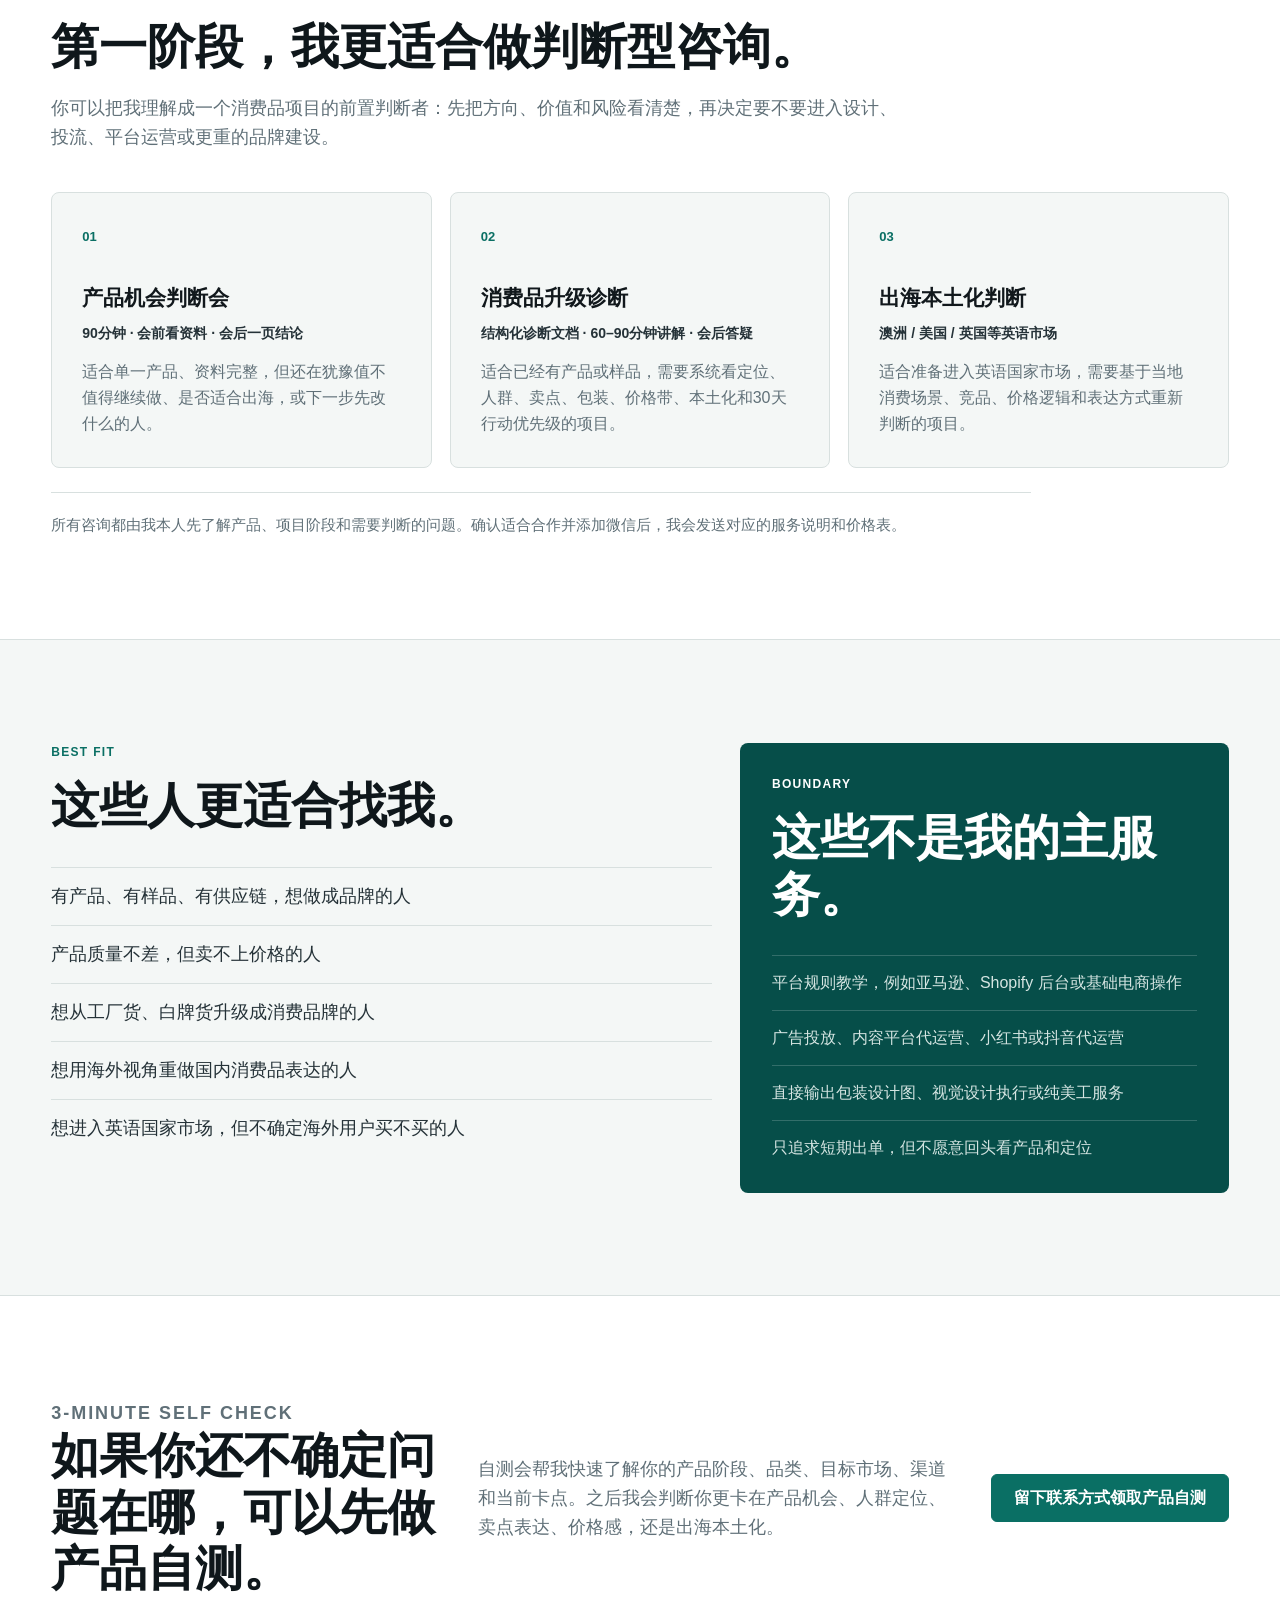
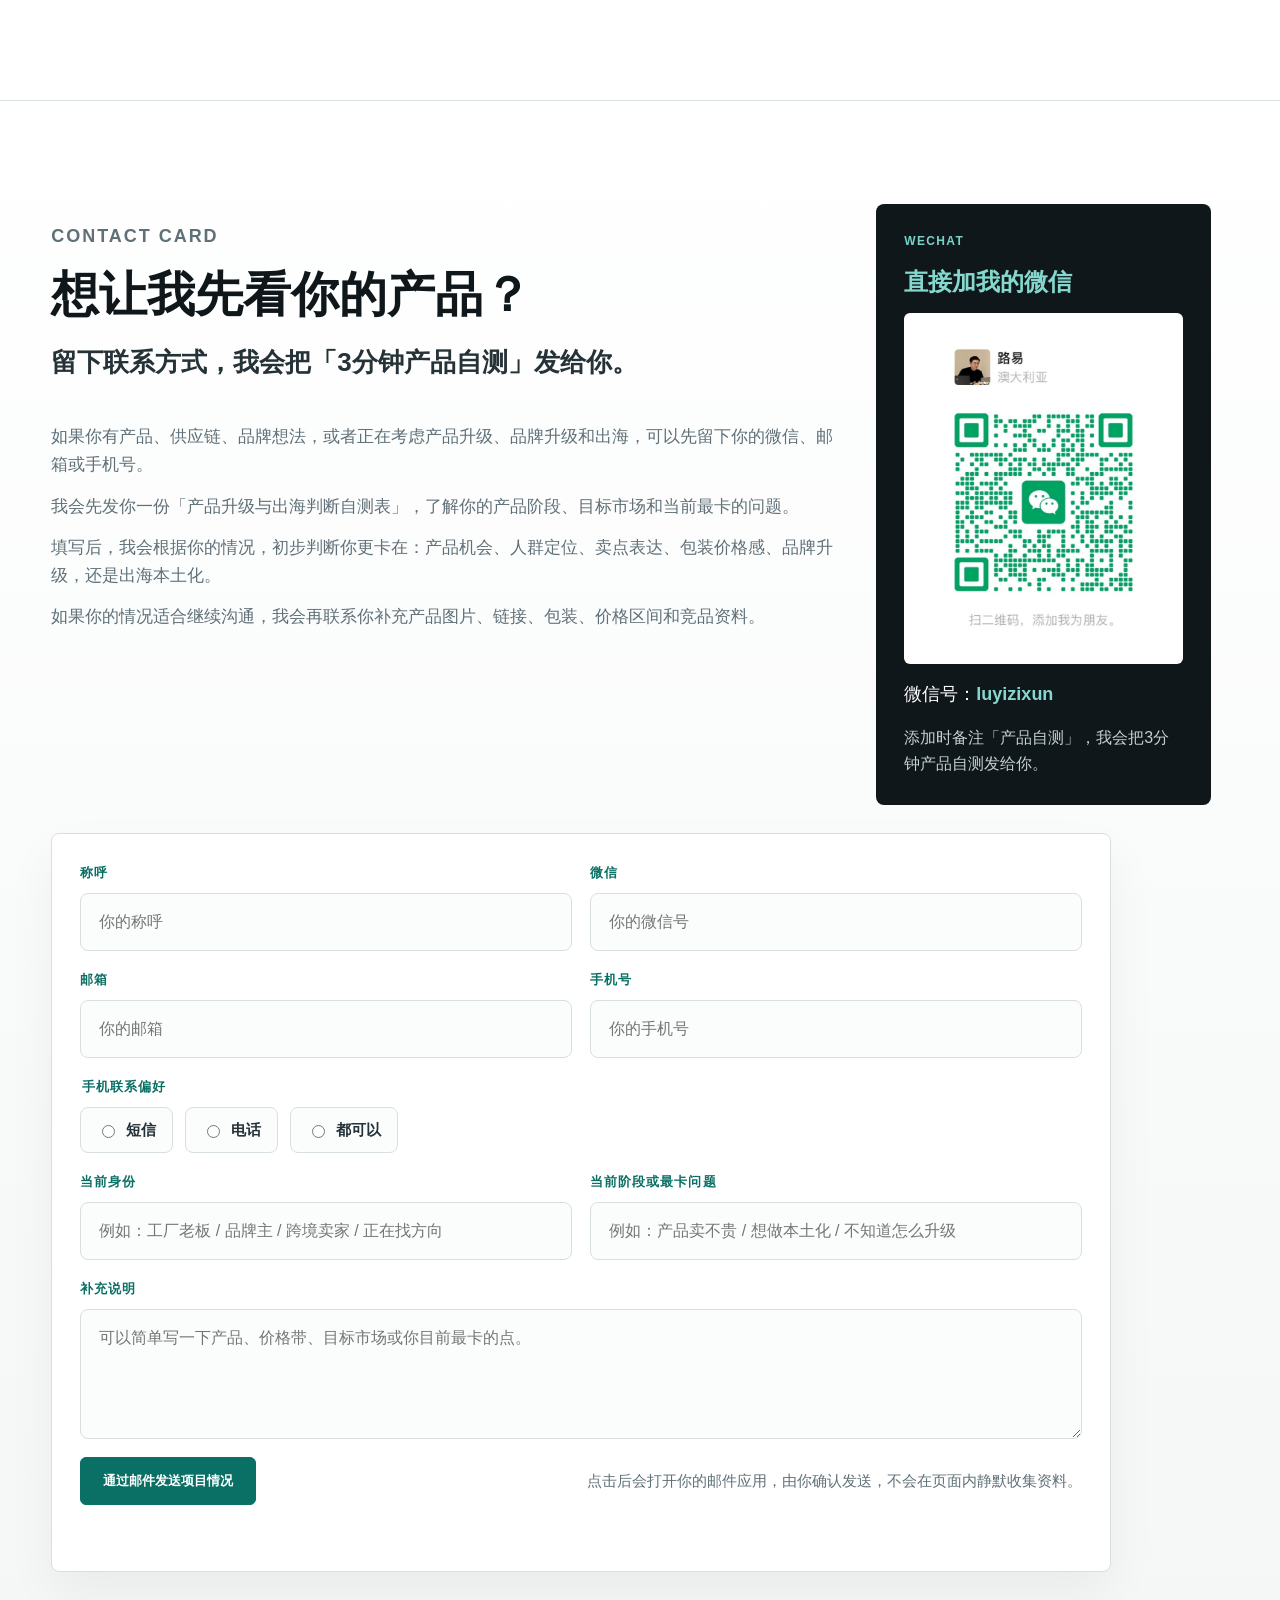
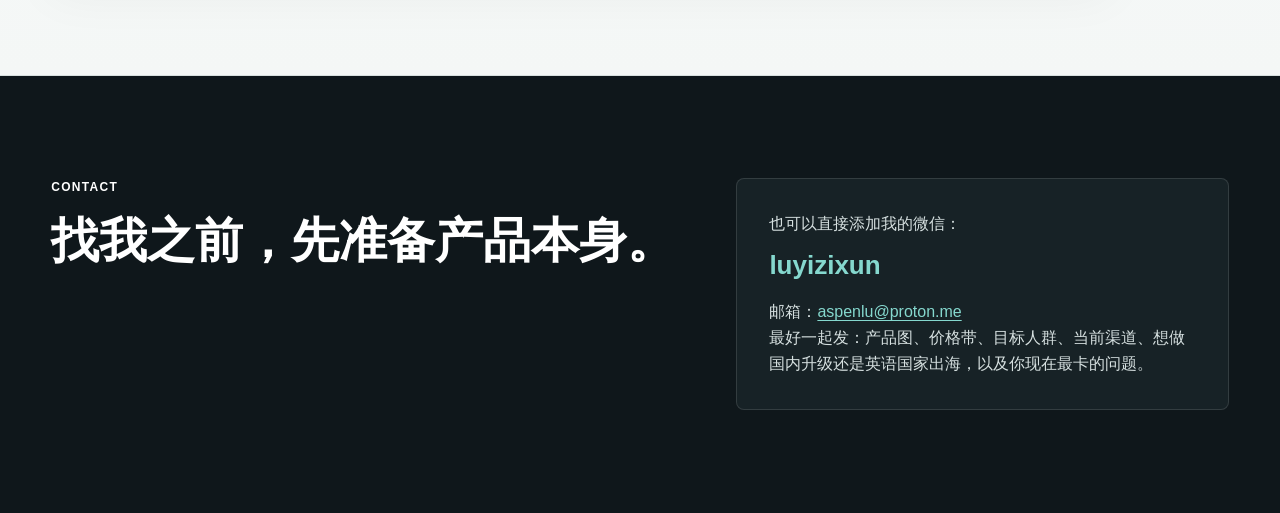
==== commit 5c96b278: "Move consulting prices to private conversation" ====
--- a/index.html
+++ b/index.html
@@ -94,30 +94,6 @@
             ],
             "provider": {
               "@id": "https://luyi.com.au/#person"
-            },
-            "hasOfferCatalog": {
-              "@type": "OfferCatalog",
-              "name": "消费品判断型咨询",
-              "itemListElement": [
-                {
-                  "@type": "Offer",
-                  "price": "1999",
-                  "priceCurrency": "CNY",
-                  "itemOffered": {
-                    "@type": "Service",
-                    "name": "产品机会判断会"
-                  }
-                },
-                {
-                  "@type": "Offer",
-                  "price": "9800",
-                  "priceCurrency": "CNY",
-                  "itemOffered": {
-                    "@type": "Service",
-                    "name": "消费品升级诊断"
-                  }
-                }
-              ]
             }
           }
         ]
@@ -323,27 +299,24 @@
           <article>
             <span class="service-index">01</span>
             <h3>产品机会判断会</h3>
-            <strong class="service-price">¥1,999</strong>
             <p class="service-meta">90分钟 · 会前看资料 · 会后一页结论</p>
             <p>适合单一产品、资料完整，但还在犹豫值不值得继续做、是否适合出海，或下一步先改什么的人。</p>
           </article>
           <article>
             <span class="service-index">02</span>
             <h3>消费品升级诊断</h3>
-            <strong class="service-price">¥9,800起</strong>
             <p class="service-meta">结构化诊断文档 · 60–90分钟讲解 · 会后答疑</p>
             <p>适合已经有产品或样品，需要系统看定位、人群、卖点、包装、价格带、本土化和30天行动优先级的项目。</p>
           </article>
           <article>
             <span class="service-index">03</span>
             <h3>出海本土化判断</h3>
-            <strong class="service-price">按项目范围报价</strong>
             <p class="service-meta">澳洲 / 美国 / 英国等英语市场</p>
             <p>适合准备进入英语国家市场，需要基于当地消费场景、竞品、价格逻辑和表达方式重新判断的项目。</p>
           </article>
         </div>
         <p class="service-pricing-note">
-          固定价只适用于单一产品、资料完整、一个核心决策的产品机会判断。多产品线、多市场或需要完整升级方向的项目，会先确认范围再报价。
+          所有咨询都由我本人先了解产品、项目阶段和需要判断的问题。确认适合合作并添加微信后，我会发送对应的服务说明和价格表。
         </p>
       </section>
 
--- a/styles.css
+++ b/styles.css
@@ -398,6 +398,49 @@
   font-size: 14px;
 }
 
+.case-study {
+  display: grid;
+  grid-template-columns: minmax(0, 0.82fr) minmax(0, 1.18fr);
+  gap: clamp(36px, 7vw, 104px);
+  align-items: start;
+  background: var(--green-soft);
+}
+
+.case-heading h2 {
+  margin-bottom: 24px;
+}
+
+.case-heading p:not(.eyebrow) {
+  margin: 0;
+  color: var(--muted);
+  font-size: 17px;
+}
+
+.case-facts {
+  margin: 0;
+  border-top: 1px solid rgba(10, 111, 100, 0.24);
+}
+
+.case-facts div {
+  display: grid;
+  grid-template-columns: minmax(110px, 0.28fr) minmax(0, 1fr);
+  gap: 24px;
+  padding: 22px 0;
+  border-bottom: 1px solid rgba(10, 111, 100, 0.24);
+}
+
+.case-facts dt {
+  color: var(--green-deep);
+  font-size: 13px;
+  font-weight: 850;
+}
+
+.case-facts dd {
+  margin: 0;
+  color: var(--ink-2);
+  font-size: 17px;
+}
+
 .english-identity {
   padding-top: clamp(42px, 5vw, 70px);
   padding-bottom: clamp(42px, 5vw, 70px);
@@ -492,7 +535,7 @@
 }
 
 .diagnosis-grid span,
-.service-list span {
+.service-index {
   display: inline-block;
   margin-bottom: 38px;
   color: var(--green);
@@ -525,6 +568,33 @@
 .service-list p {
   margin: 0;
   color: var(--muted);
+}
+
+.service-list p + p {
+  margin-top: 14px;
+}
+
+.service-price {
+  display: block;
+  margin: 18px 0 10px;
+  color: var(--green-deep);
+  font-size: 26px;
+  line-height: 1.25;
+}
+
+.service-meta {
+  color: var(--ink-2) !important;
+  font-size: 14px;
+  font-weight: 750;
+}
+
+.service-pricing-note {
+  max-width: 980px;
+  margin: 24px 0 0;
+  padding-top: 20px;
+  color: var(--muted);
+  border-top: 1px solid var(--line);
+  font-size: 15px;
 }
 
 .fit-grid {
@@ -777,6 +847,14 @@
   font-size: 15px;
 }
 
+.form-status {
+  min-height: 24px;
+  margin: 14px 0 0;
+  color: var(--green-deep);
+  font-size: 14px;
+  font-weight: 700;
+}
+
 .contact {
   display: grid;
   grid-template-columns: minmax(0, 0.92fr) minmax(320px, 0.7fr);
@@ -806,6 +884,12 @@
   line-height: 1.25;
 }
 
+.contact-panel a {
+  color: #85d8ce;
+  text-decoration: underline;
+  text-underline-offset: 3px;
+}
+
 .contact-panel p {
   margin-bottom: 0;
 }
@@ -813,6 +897,7 @@
 @media (max-width: 1040px) {
   .hero,
   .practice,
+  .case-study,
   .inquiry-grid,
   .split,
   .fit-grid,
@@ -886,6 +971,11 @@
     align-items: flex-start;
   }
 
+  .case-facts div {
+    grid-template-columns: 1fr;
+    gap: 8px;
+  }
+
   .button {
     width: 100%;
   }
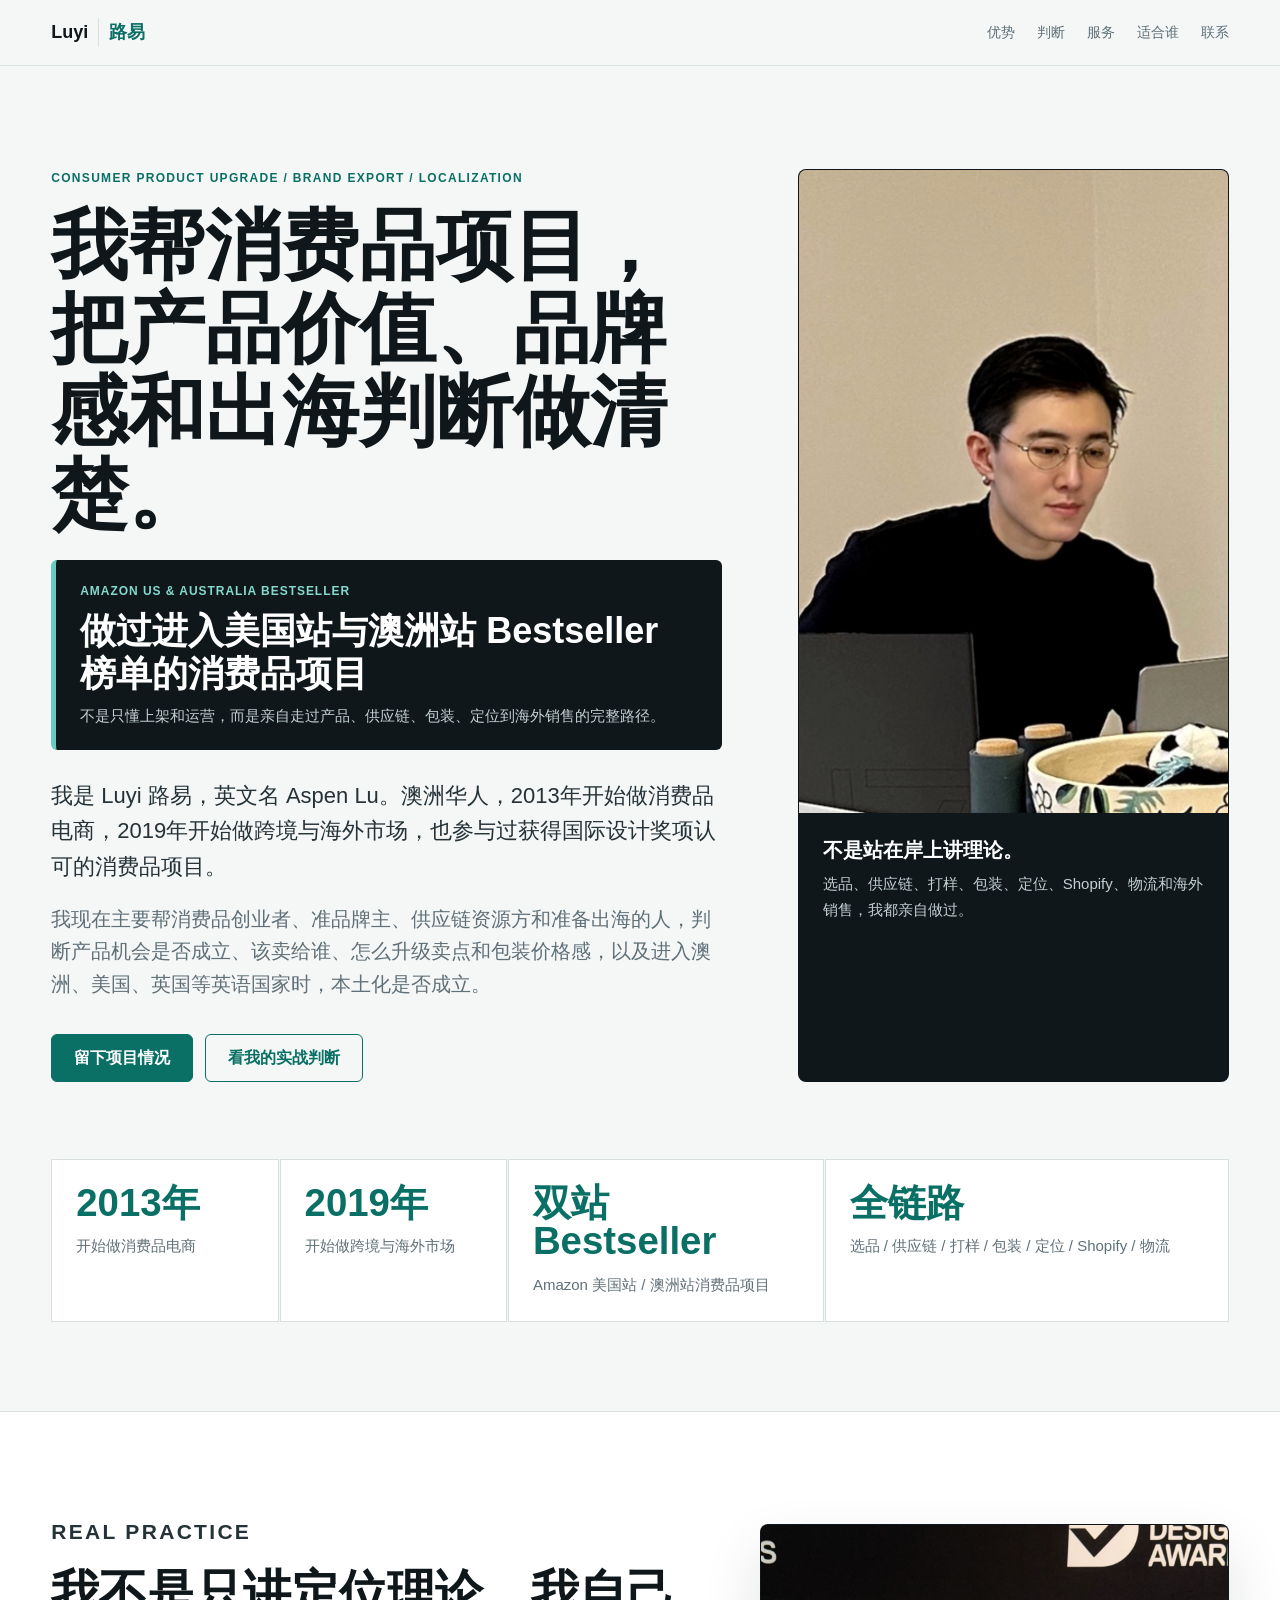
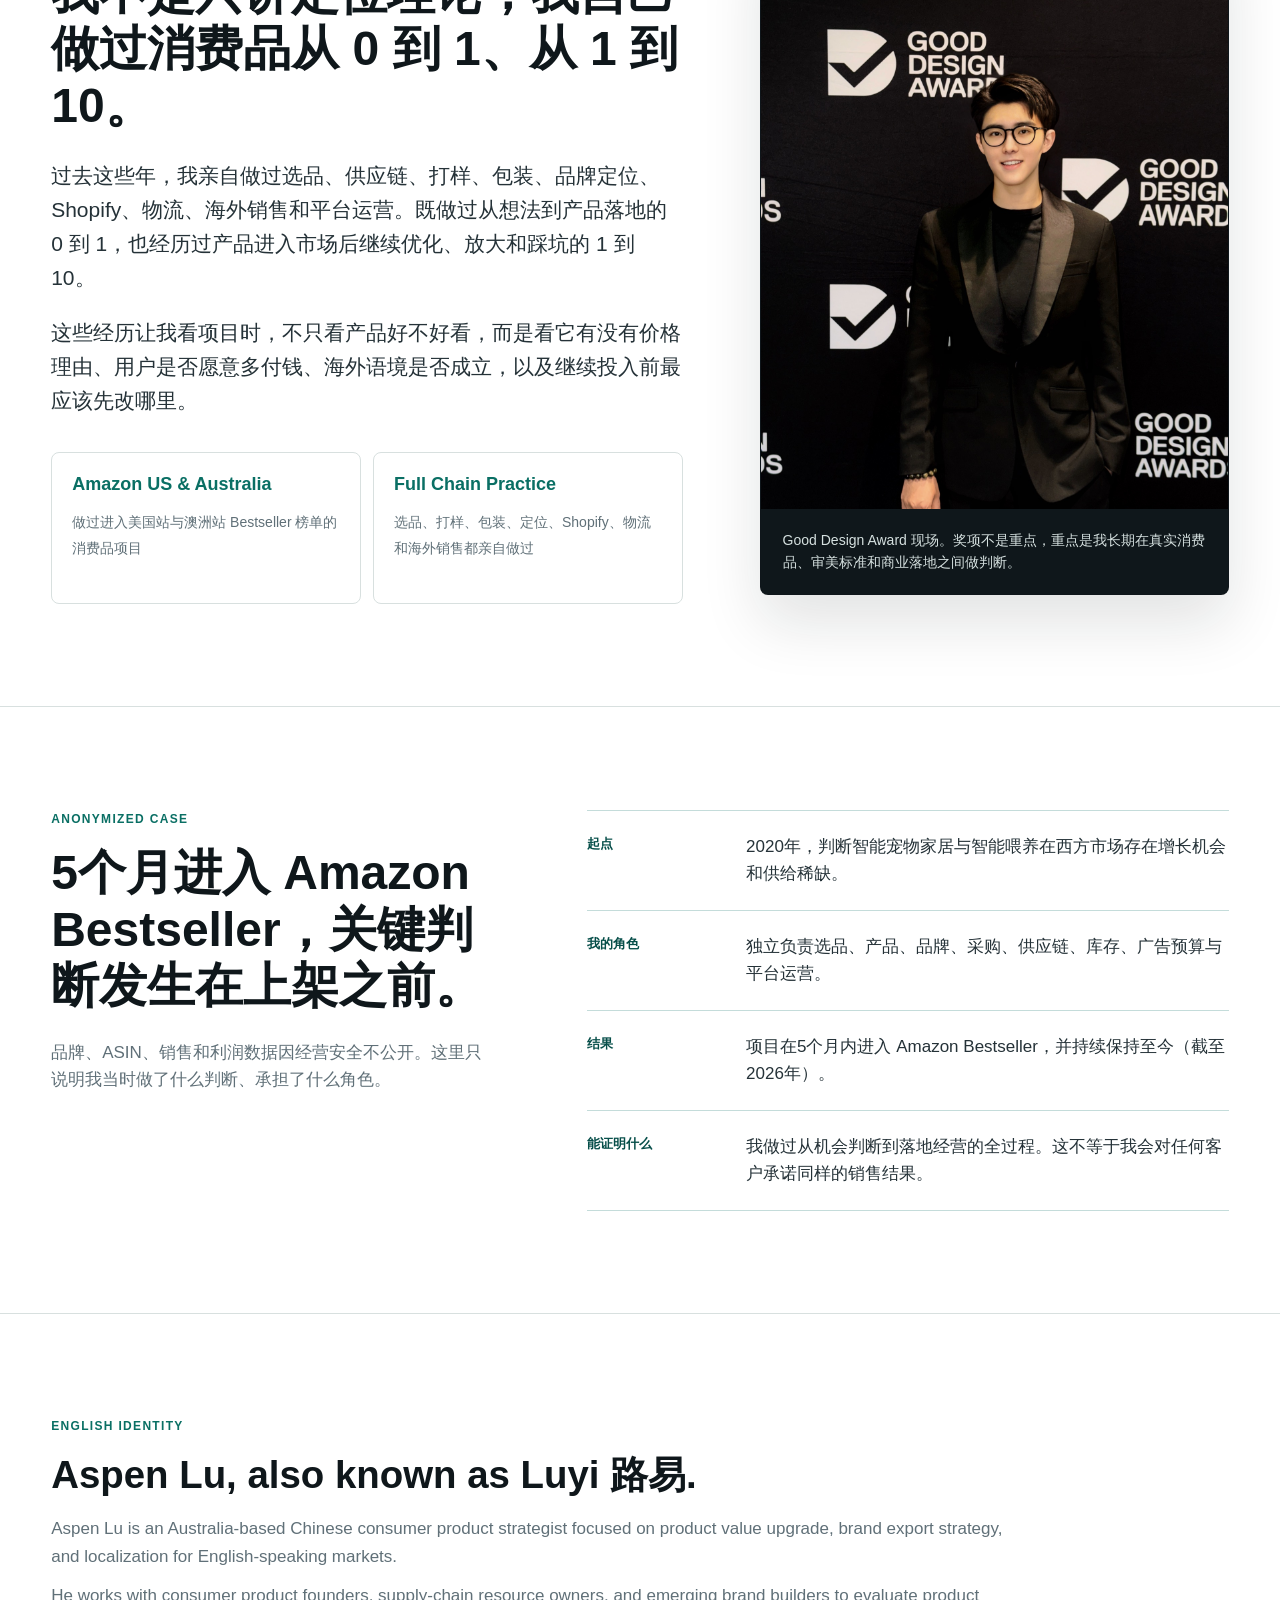
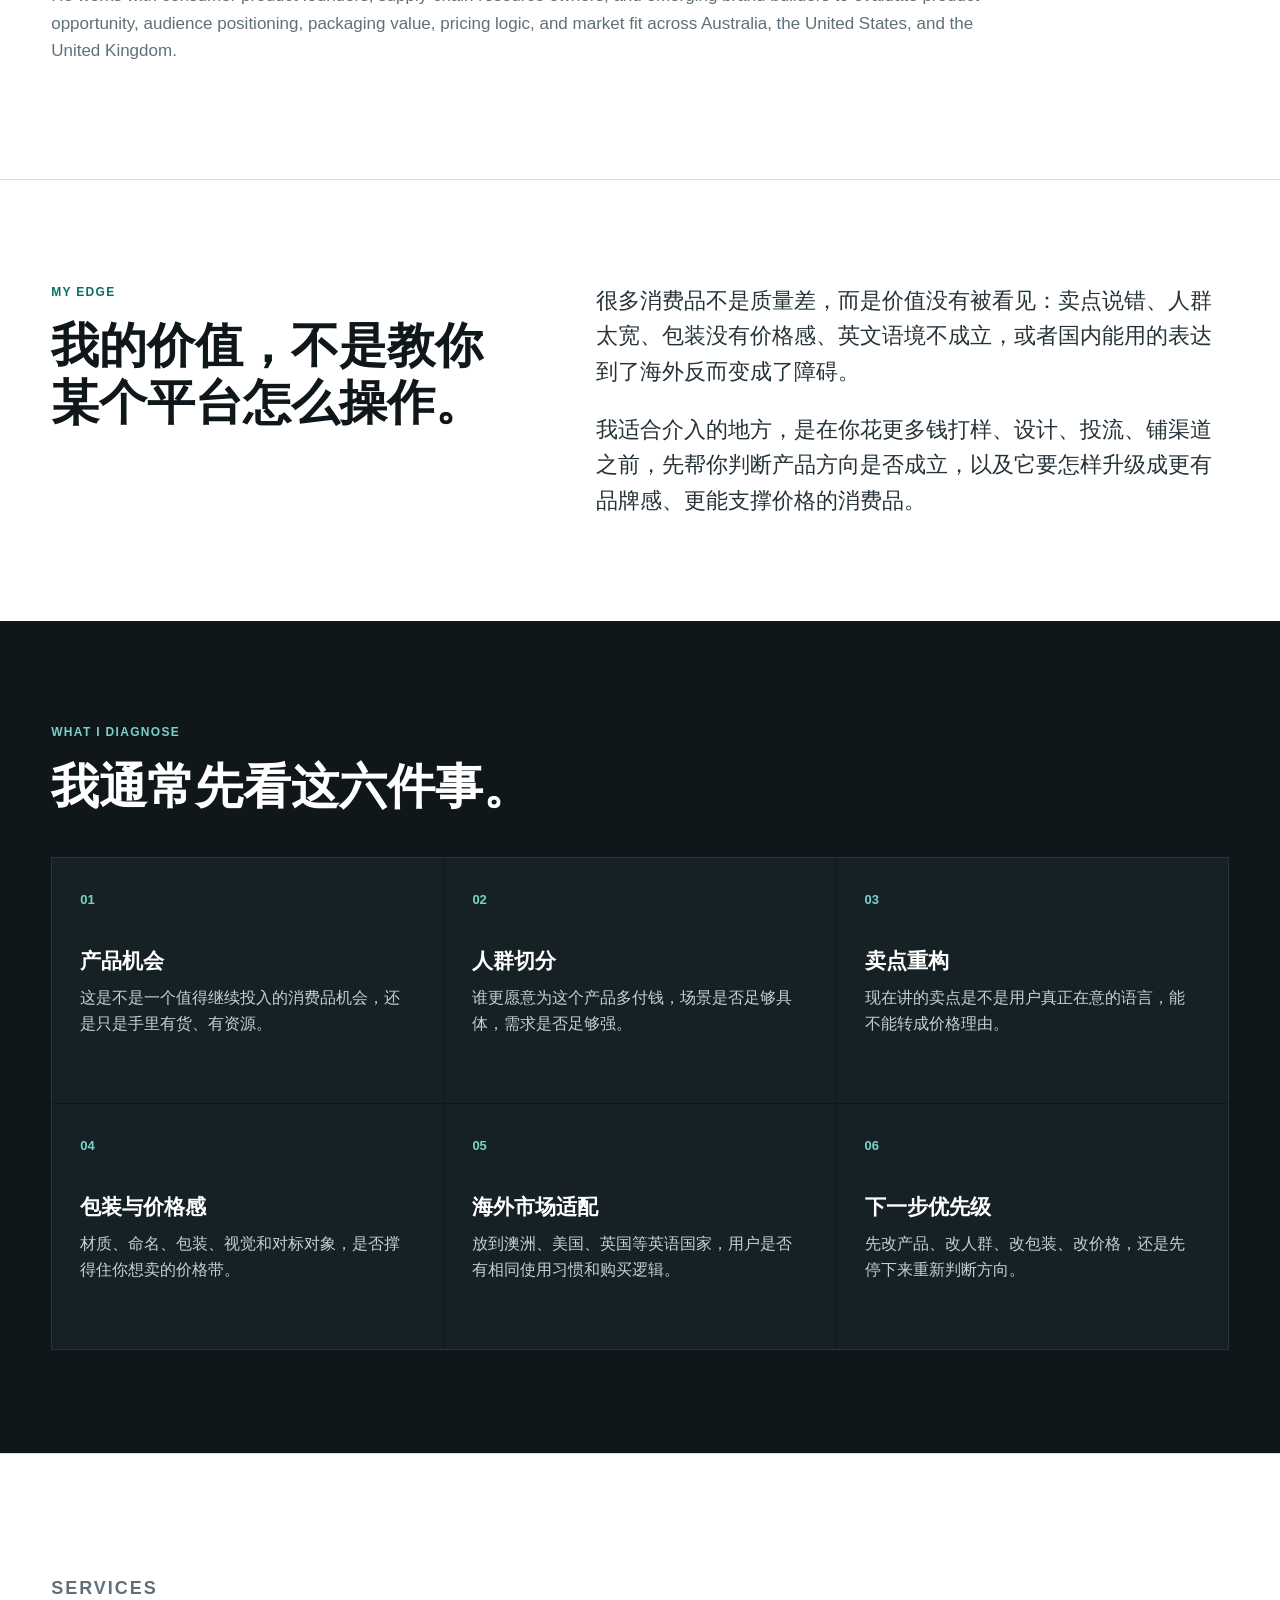
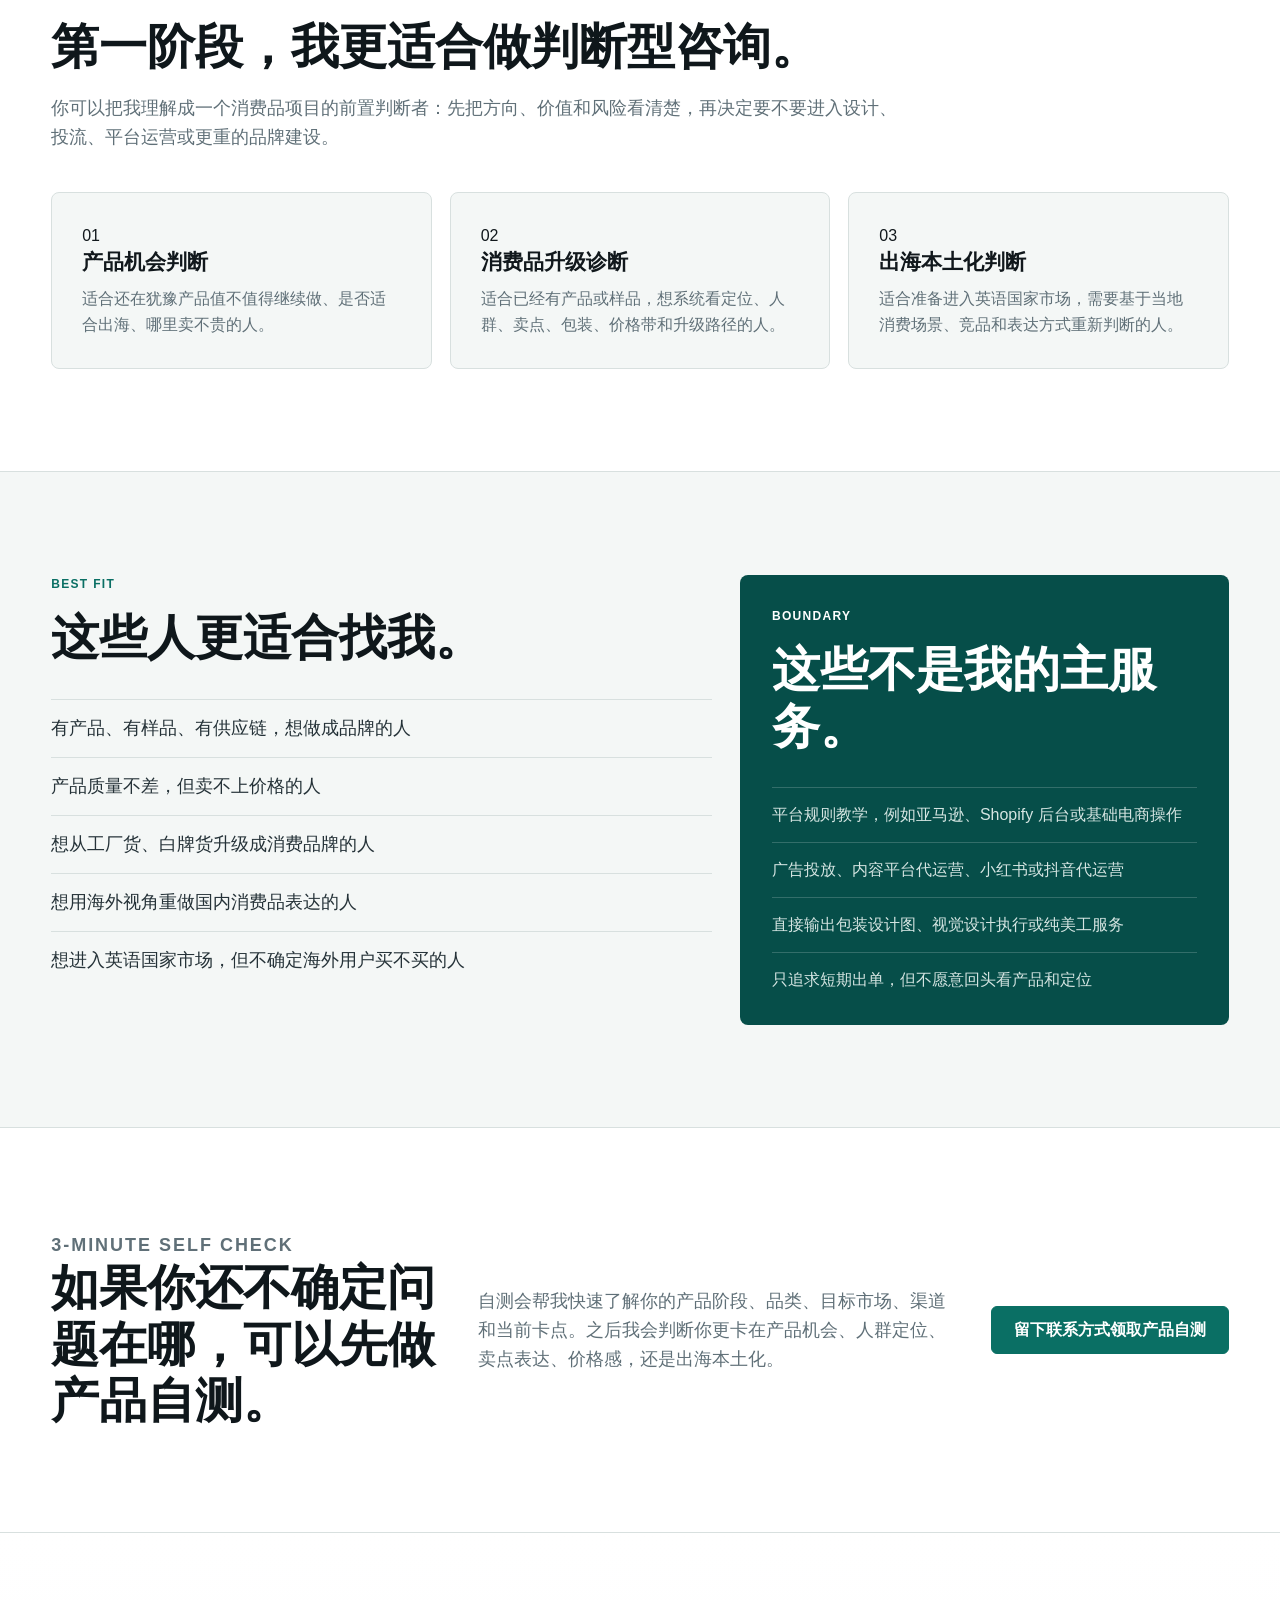
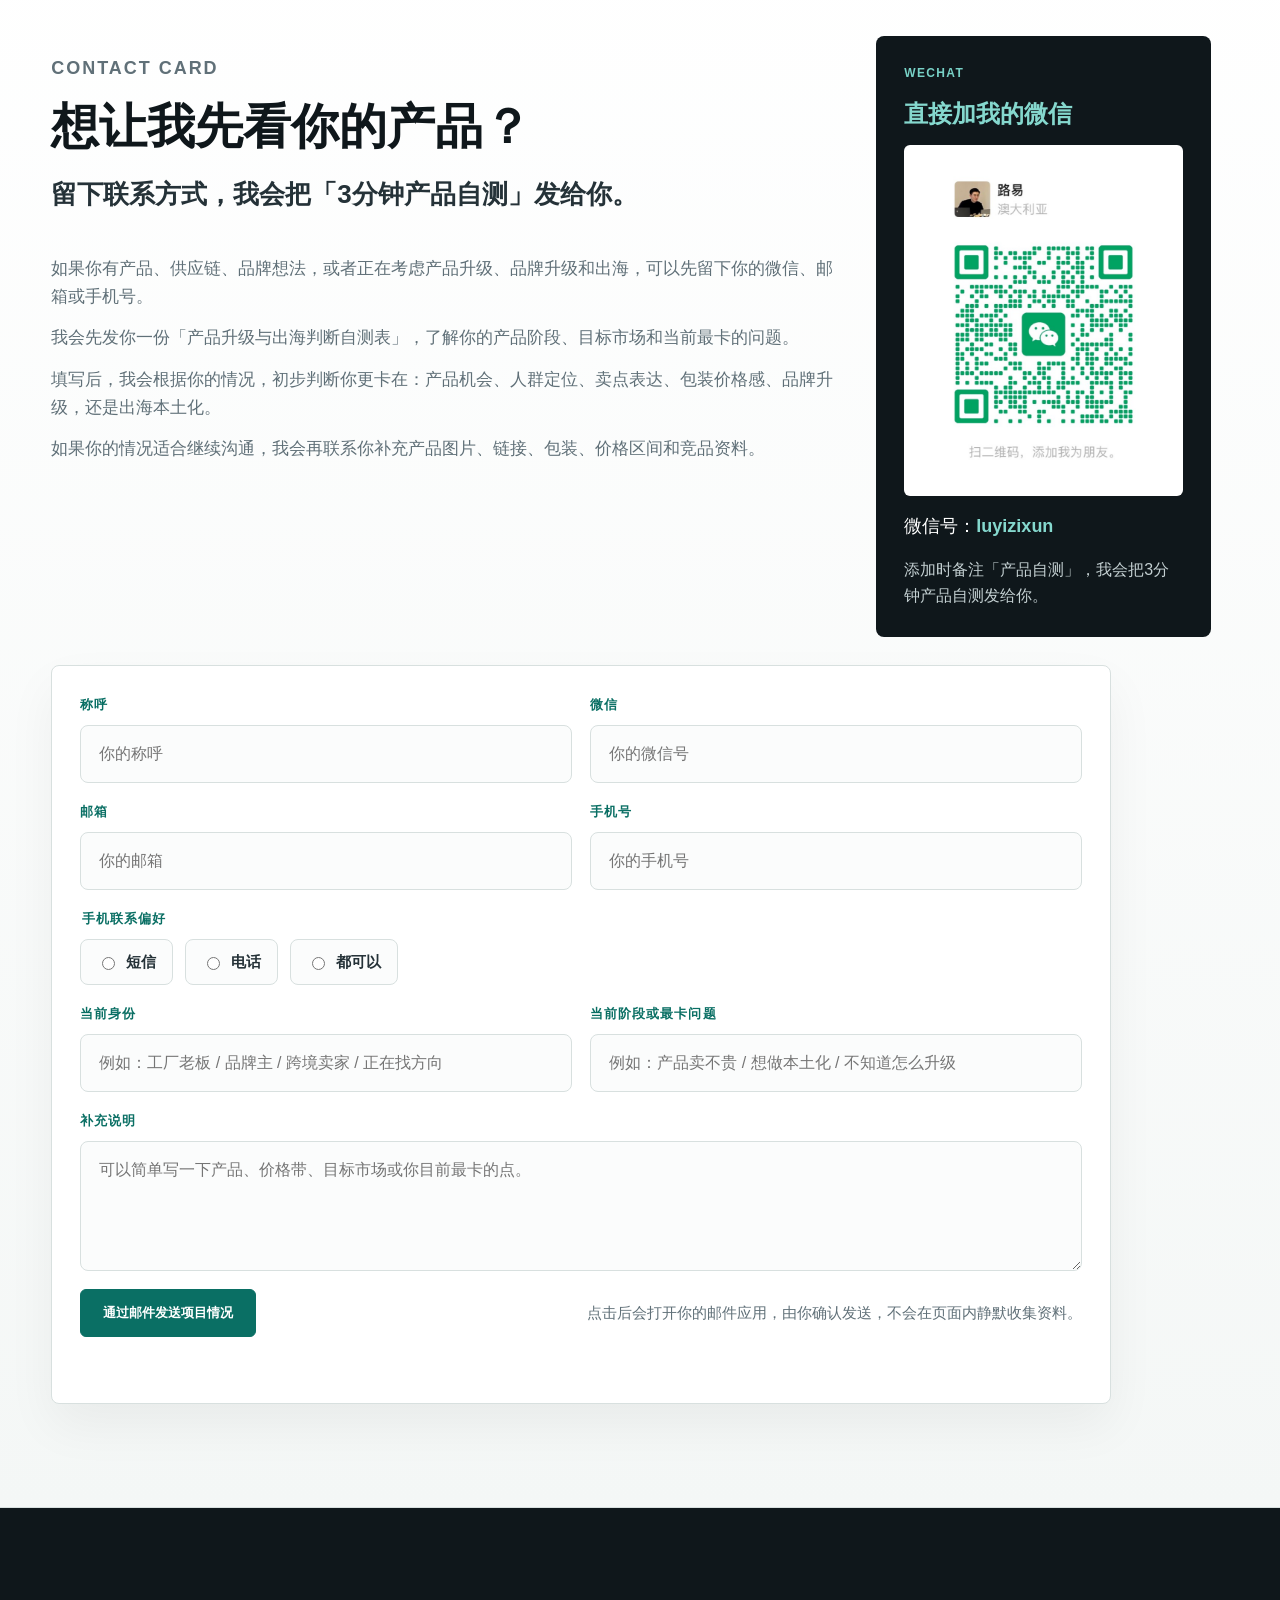
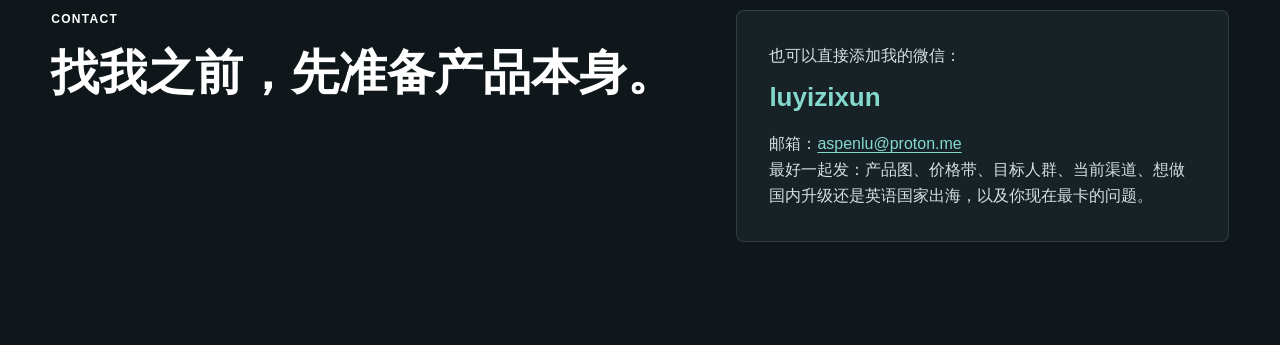
==== commit 0c220a24: "Restore original service section" ====
--- a/index.html
+++ b/index.html
@@ -297,27 +297,21 @@
         </div>
         <div class="service-list">
           <article>
-            <span class="service-index">01</span>
-            <h3>产品机会判断会</h3>
-            <p class="service-meta">90分钟 · 会前看资料 · 会后一页结论</p>
-            <p>适合单一产品、资料完整，但还在犹豫值不值得继续做、是否适合出海，或下一步先改什么的人。</p>
-          </article>
-          <article>
-            <span class="service-index">02</span>
+            <span>01</span>
+            <h3>产品机会判断</h3>
+            <p>适合还在犹豫产品值不值得继续做、是否适合出海、哪里卖不贵的人。</p>
+          </article>
+          <article>
+            <span>02</span>
             <h3>消费品升级诊断</h3>
-            <p class="service-meta">结构化诊断文档 · 60–90分钟讲解 · 会后答疑</p>
-            <p>适合已经有产品或样品，需要系统看定位、人群、卖点、包装、价格带、本土化和30天行动优先级的项目。</p>
-          </article>
-          <article>
-            <span class="service-index">03</span>
+            <p>适合已经有产品或样品，想系统看定位、人群、卖点、包装、价格带和升级路径的人。</p>
+          </article>
+          <article>
+            <span>03</span>
             <h3>出海本土化判断</h3>
-            <p class="service-meta">澳洲 / 美国 / 英国等英语市场</p>
-            <p>适合准备进入英语国家市场，需要基于当地消费场景、竞品、价格逻辑和表达方式重新判断的项目。</p>
-          </article>
-        </div>
-        <p class="service-pricing-note">
-          所有咨询都由我本人先了解产品、项目阶段和需要判断的问题。确认适合合作并添加微信后，我会发送对应的服务说明和价格表。
-        </p>
+            <p>适合准备进入英语国家市场，需要基于当地消费场景、竞品和表达方式重新判断的人。</p>
+          </article>
+        </div>
       </section>
 
       <section id="fit" class="section muted">
--- a/styles.css
+++ b/styles.css
@@ -574,15 +574,8 @@
   margin-top: 14px;
 }
 
-.service-price {
-  display: block;
-  margin: 18px 0 10px;
-  color: var(--green-deep);
-  font-size: 26px;
-  line-height: 1.25;
-}
-
 .service-meta {
+  margin-top: 18px !important;
   color: var(--ink-2) !important;
   font-size: 14px;
   font-weight: 750;
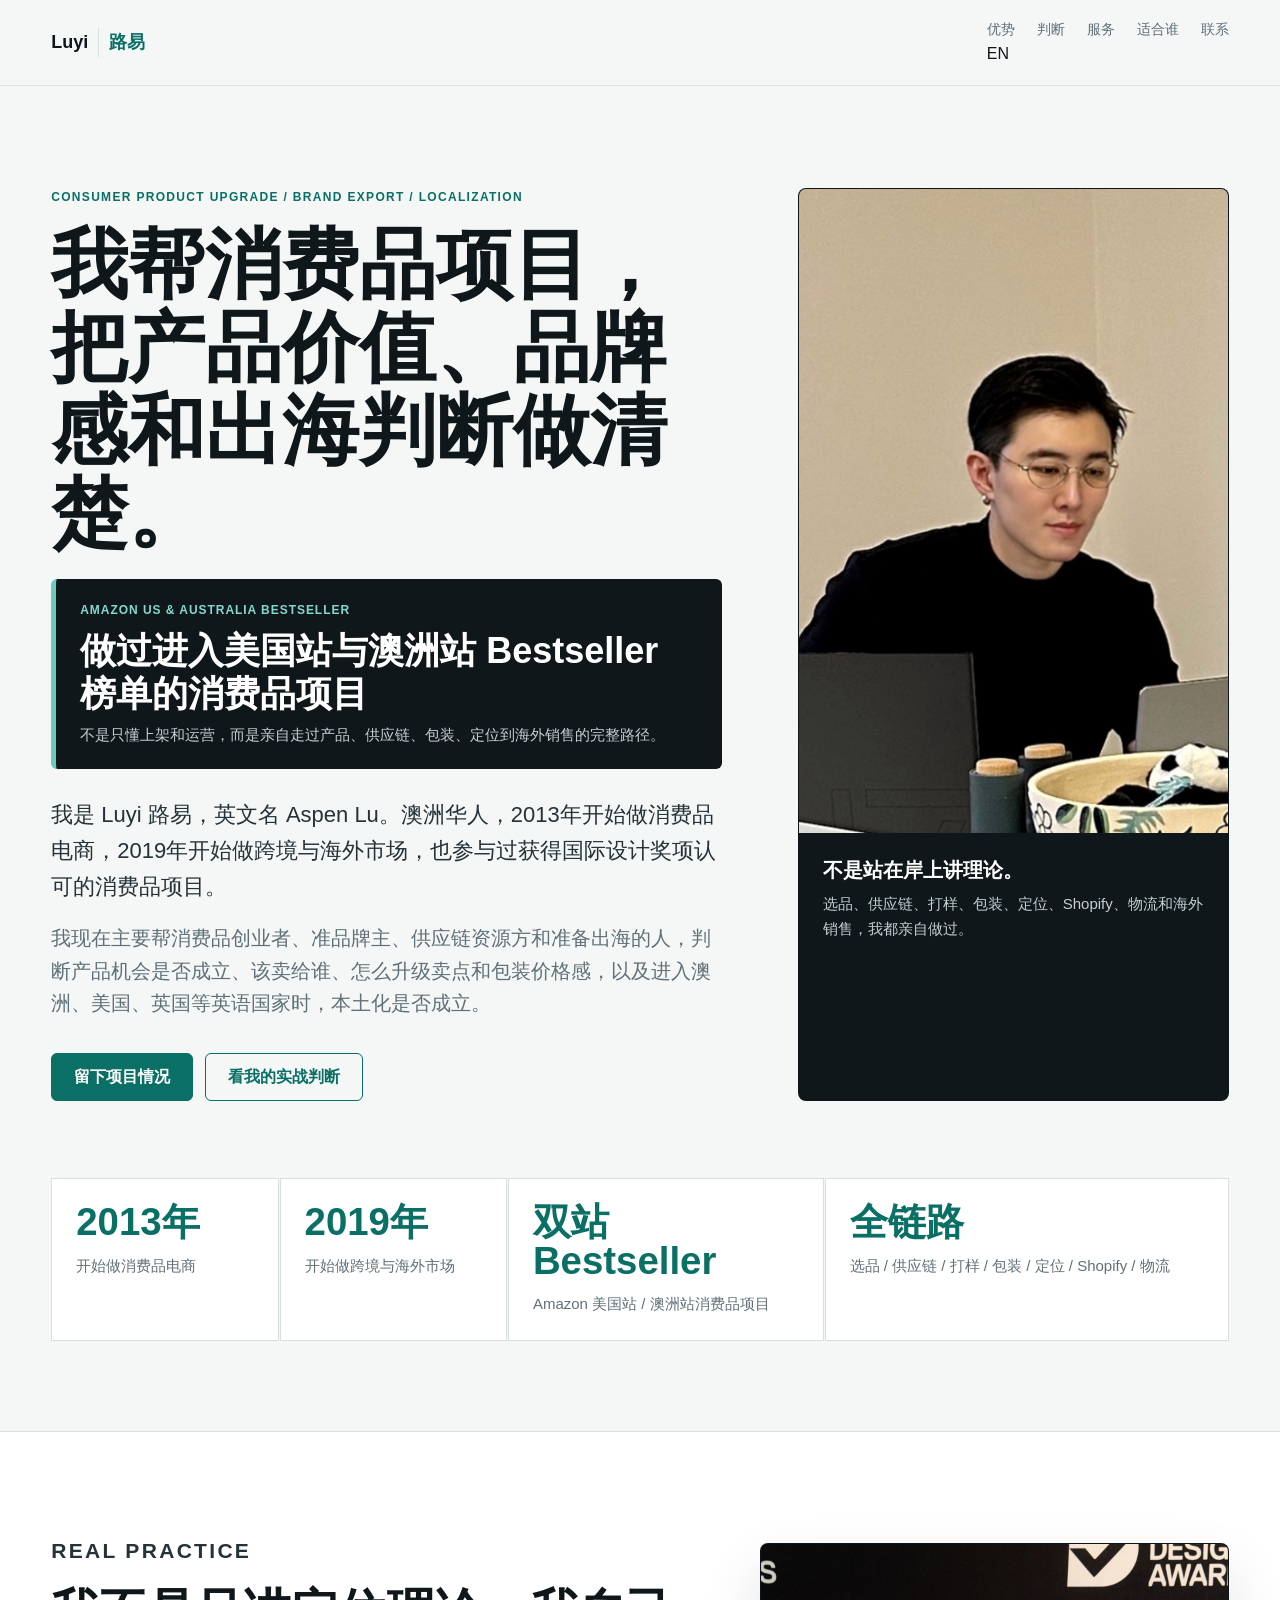
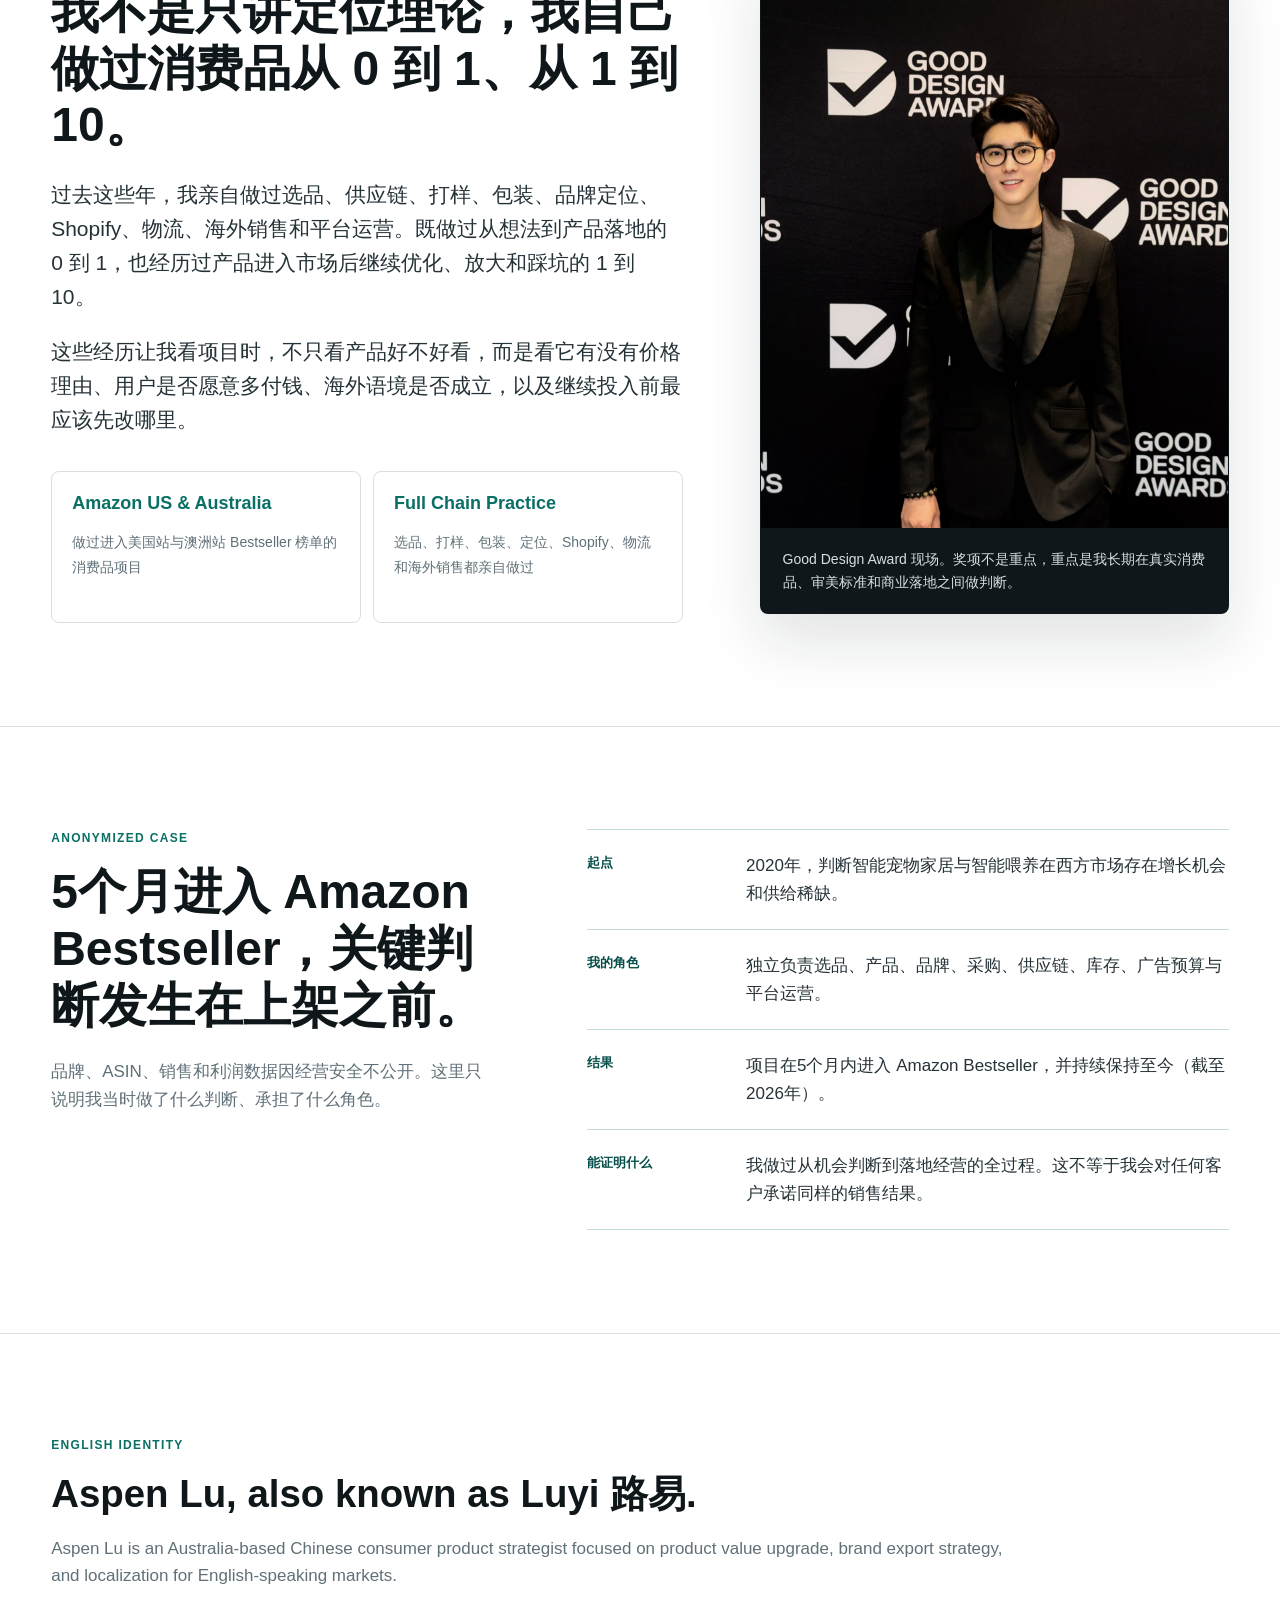
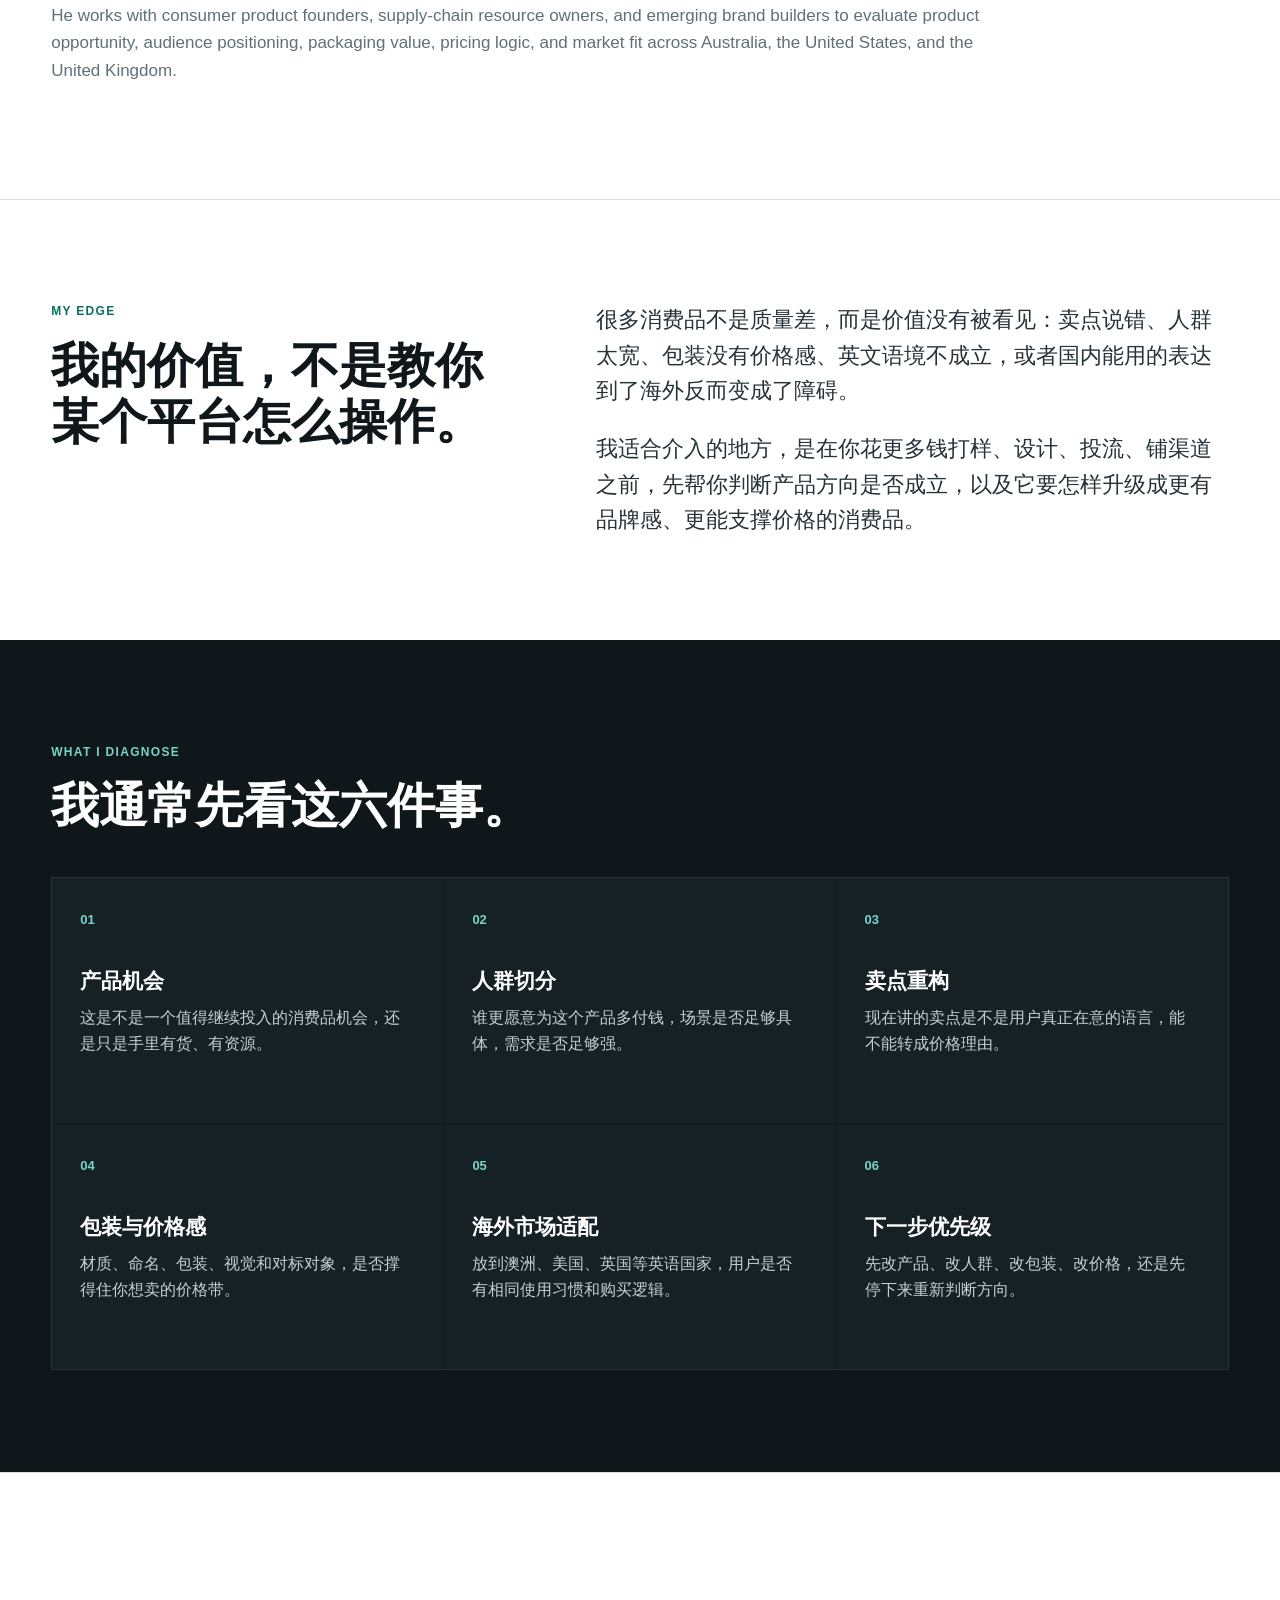
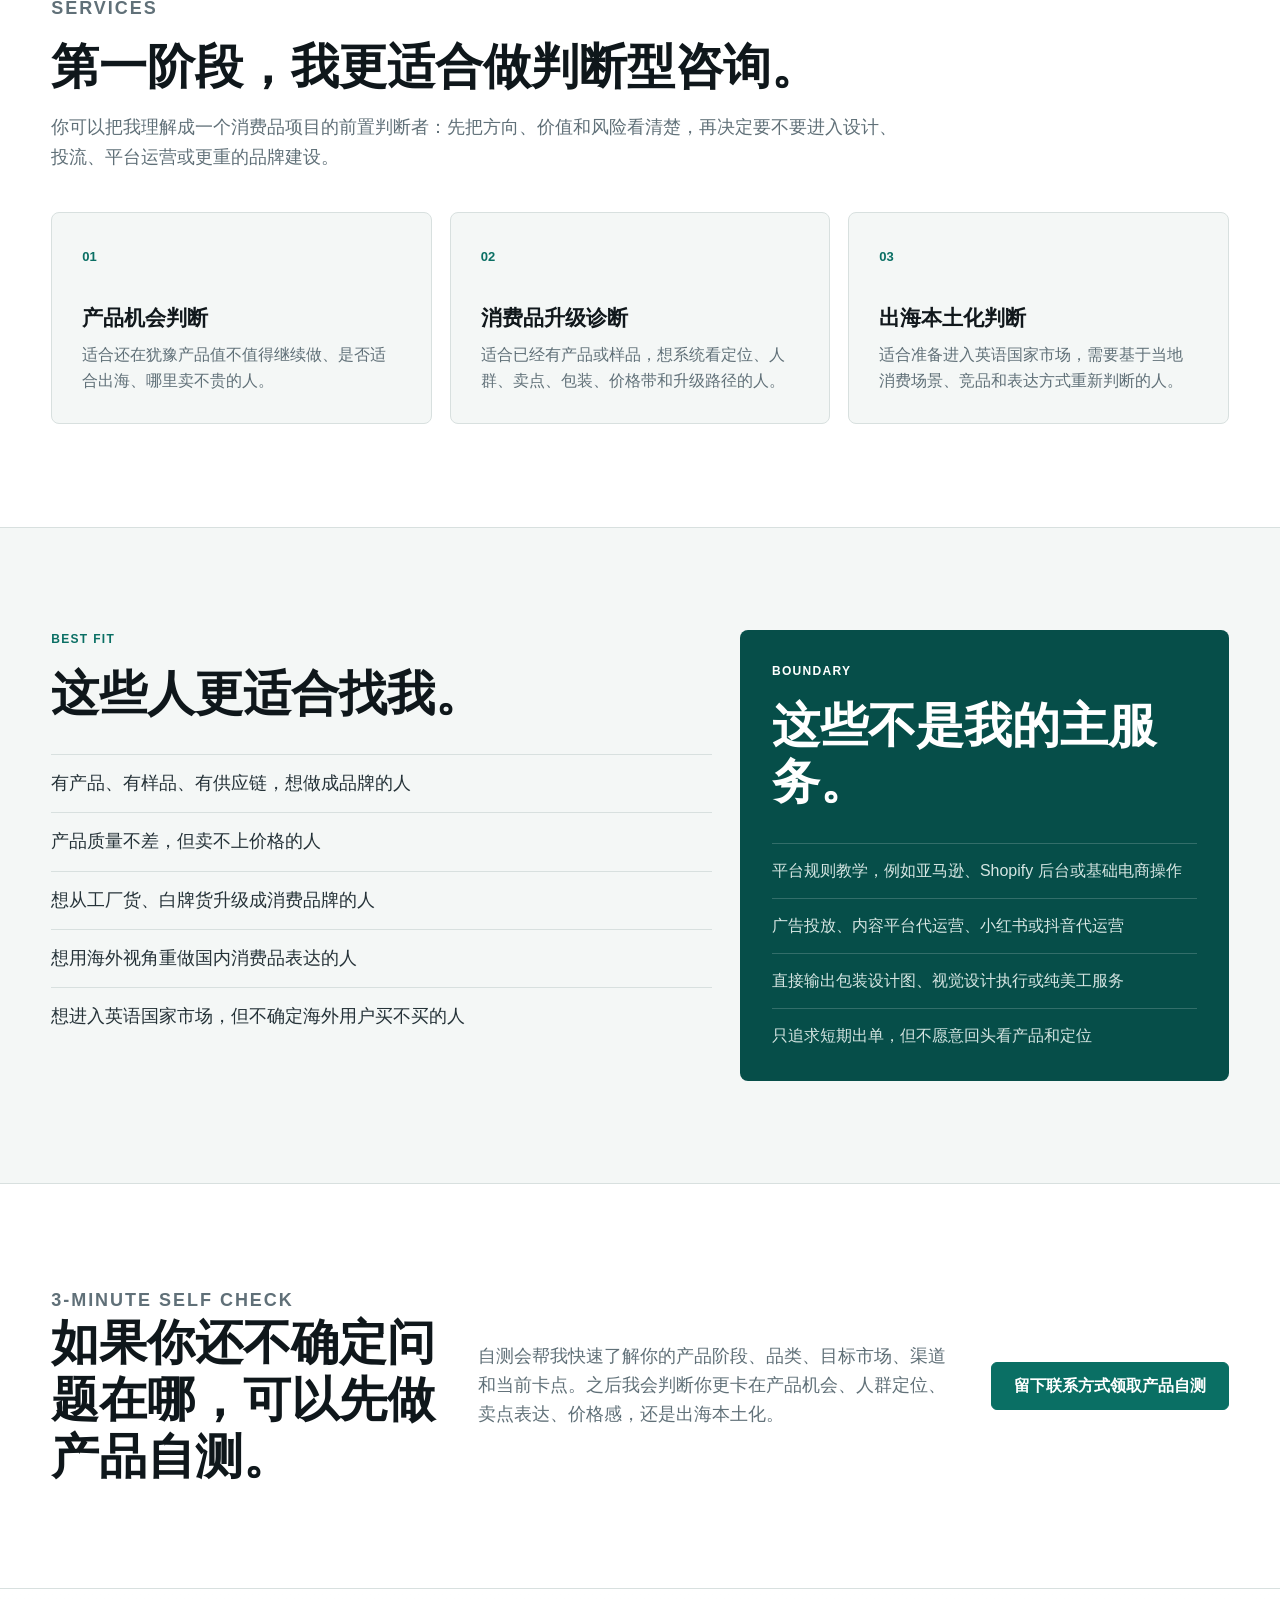
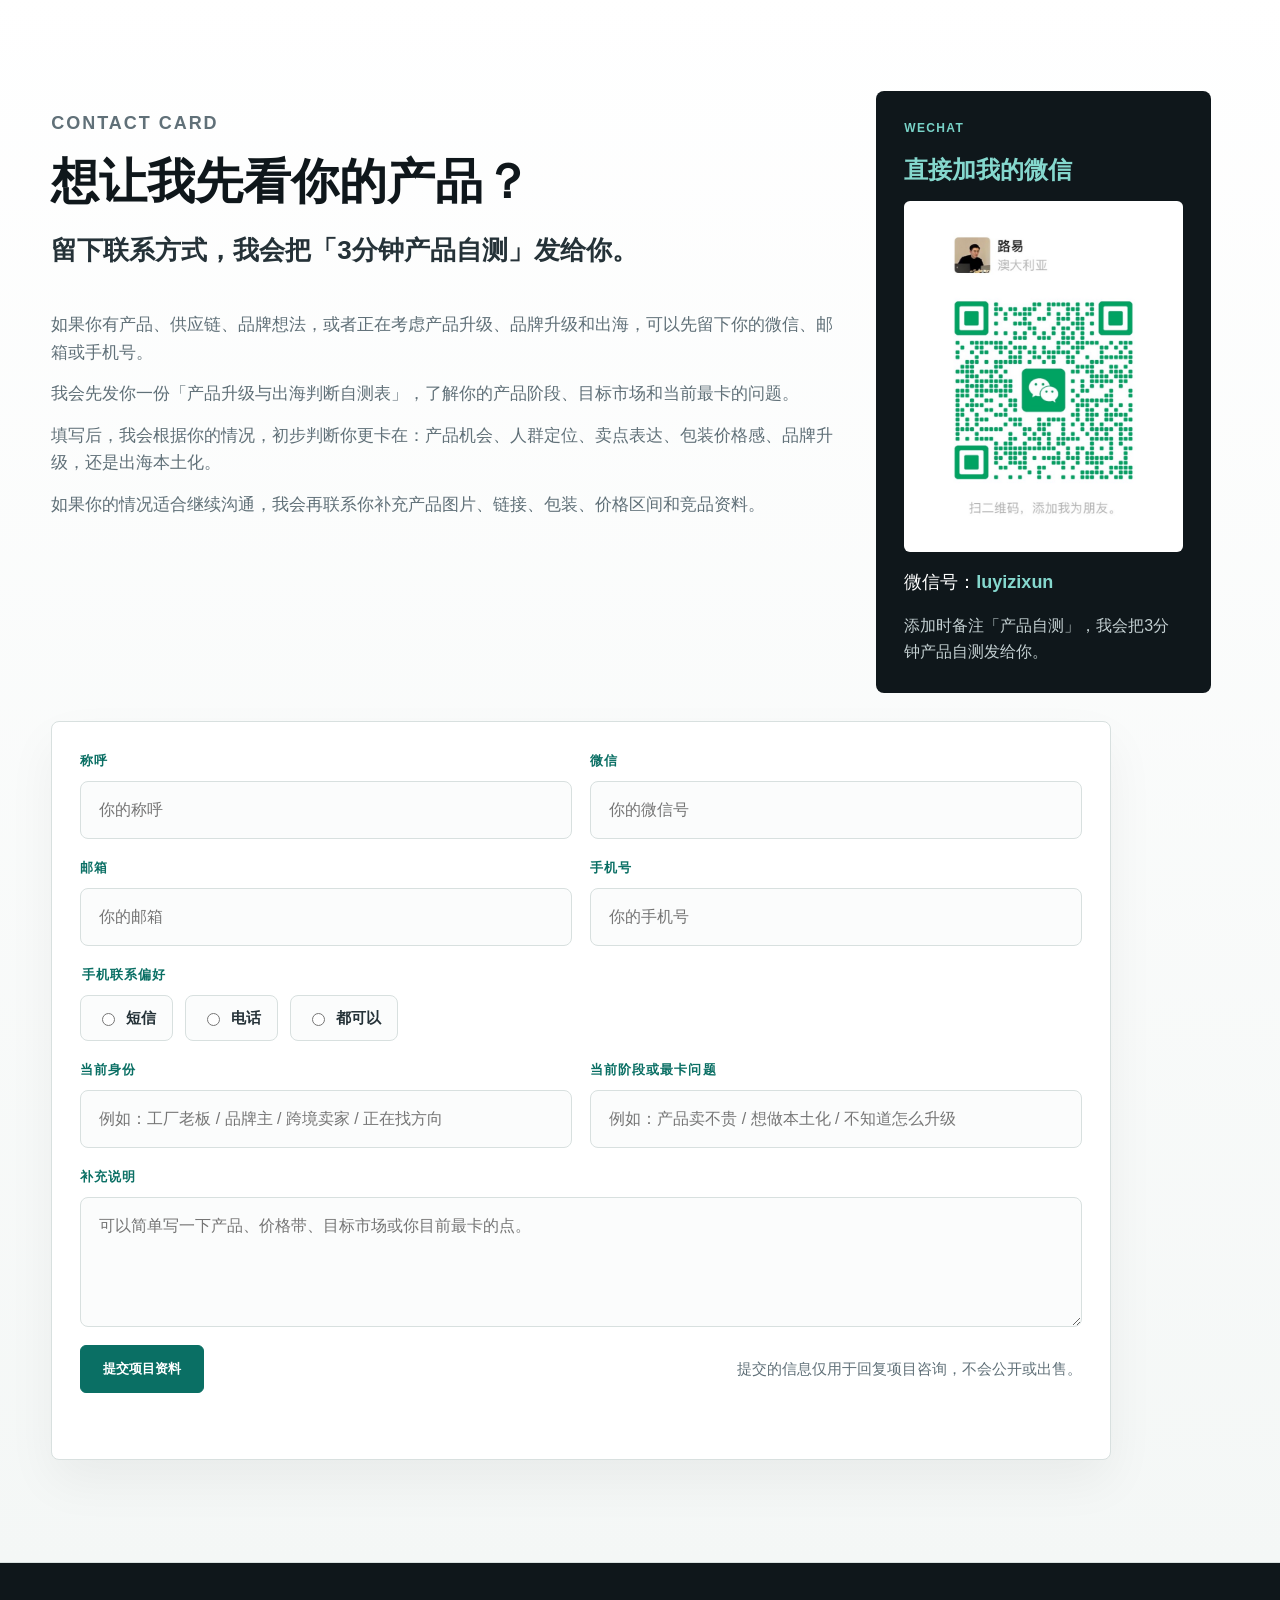
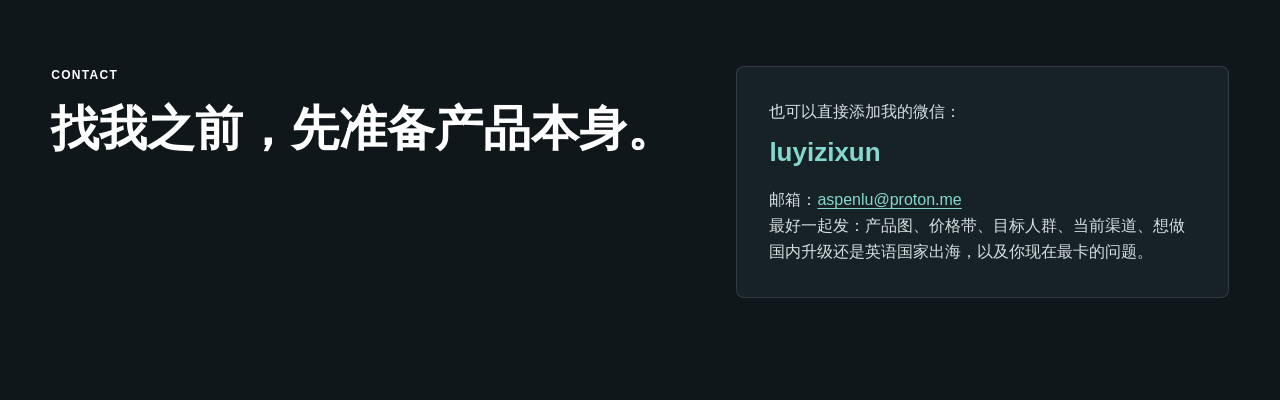
==== commit 5ca1a87a: "Publish Formspree website form" ====
--- a/index.html
+++ b/index.html
@@ -22,6 +22,9 @@
     <meta property="og:image" content="https://luyi.com.au/luyi-work.jpg" />
     <meta name="robots" content="index,follow" />
     <link rel="canonical" href="https://luyi.com.au/" />
+    <link rel="alternate" hreflang="zh-CN" href="https://luyi.com.au/" />
+    <link rel="alternate" hreflang="en" href="https://luyi.com.au/en/" />
+    <link rel="alternate" hreflang="x-default" href="https://luyi.com.au/" />
     <link rel="icon" href="./luyi-work.jpg" type="image/jpeg" />
     <link rel="stylesheet" href="./styles.css" />
     <script src="./contact.js" defer></script>
@@ -106,13 +109,16 @@
         <span>Luyi</span>
         <span>路易</span>
       </a>
-      <nav aria-label="主导航">
-        <a href="#edge">优势</a>
-        <a href="#diagnosis">判断</a>
-        <a href="#services">服务</a>
-        <a href="#fit">适合谁</a>
-        <a href="#contact">联系</a>
-      </nav>
+      <div class="header-actions">
+        <nav aria-label="主导航">
+          <a href="#edge">优势</a>
+          <a href="#diagnosis">判断</a>
+          <a href="#services">服务</a>
+          <a href="#fit">适合谁</a>
+          <a href="#contact">联系</a>
+        </nav>
+        <a class="language-switch" href="/en/" hreflang="en" lang="en" aria-label="Switch to English">EN</a>
+      </div>
     </header>
 
     <main id="top">
@@ -385,9 +391,8 @@
 
         <form
           class="contact-form"
-          action="mailto:aspenlu@proton.me"
+          action="https://formspree.io/f/myknbyoo"
           method="post"
-          enctype="text/plain"
           data-contact-form
         >
           <div class="field-grid">
@@ -440,8 +445,8 @@
             <textarea name="message" rows="4" placeholder="可以简单写一下产品、价格带、目标市场或你目前最卡的点。"></textarea>
           </label>
           <div class="contact-form-footer">
-            <button type="submit" class="button primary">通过邮件发送项目情况</button>
-            <p>点击后会打开你的邮件应用，由你确认发送，不会在页面内静默收集资料。</p>
+            <button type="submit" class="button primary" data-submit-button>提交项目资料</button>
+            <p>提交的信息仅用于回复项目咨询，不会公开或出售。</p>
           </div>
           <p class="form-status" role="status" aria-live="polite" data-form-status></p>
         </form>
--- a/styles.css
+++ b/styles.css
@@ -535,7 +535,7 @@
 }
 
 .diagnosis-grid span,
-.service-index {
+.service-list span {
   display: inline-block;
   margin-bottom: 38px;
   color: var(--green);
@@ -568,26 +568,6 @@
 .service-list p {
   margin: 0;
   color: var(--muted);
-}
-
-.service-list p + p {
-  margin-top: 14px;
-}
-
-.service-meta {
-  margin-top: 18px !important;
-  color: var(--ink-2) !important;
-  font-size: 14px;
-  font-weight: 750;
-}
-
-.service-pricing-note {
-  max-width: 980px;
-  margin: 24px 0 0;
-  padding-top: 20px;
-  color: var(--muted);
-  border-top: 1px solid var(--line);
-  font-size: 15px;
 }
 
 .fit-grid {
